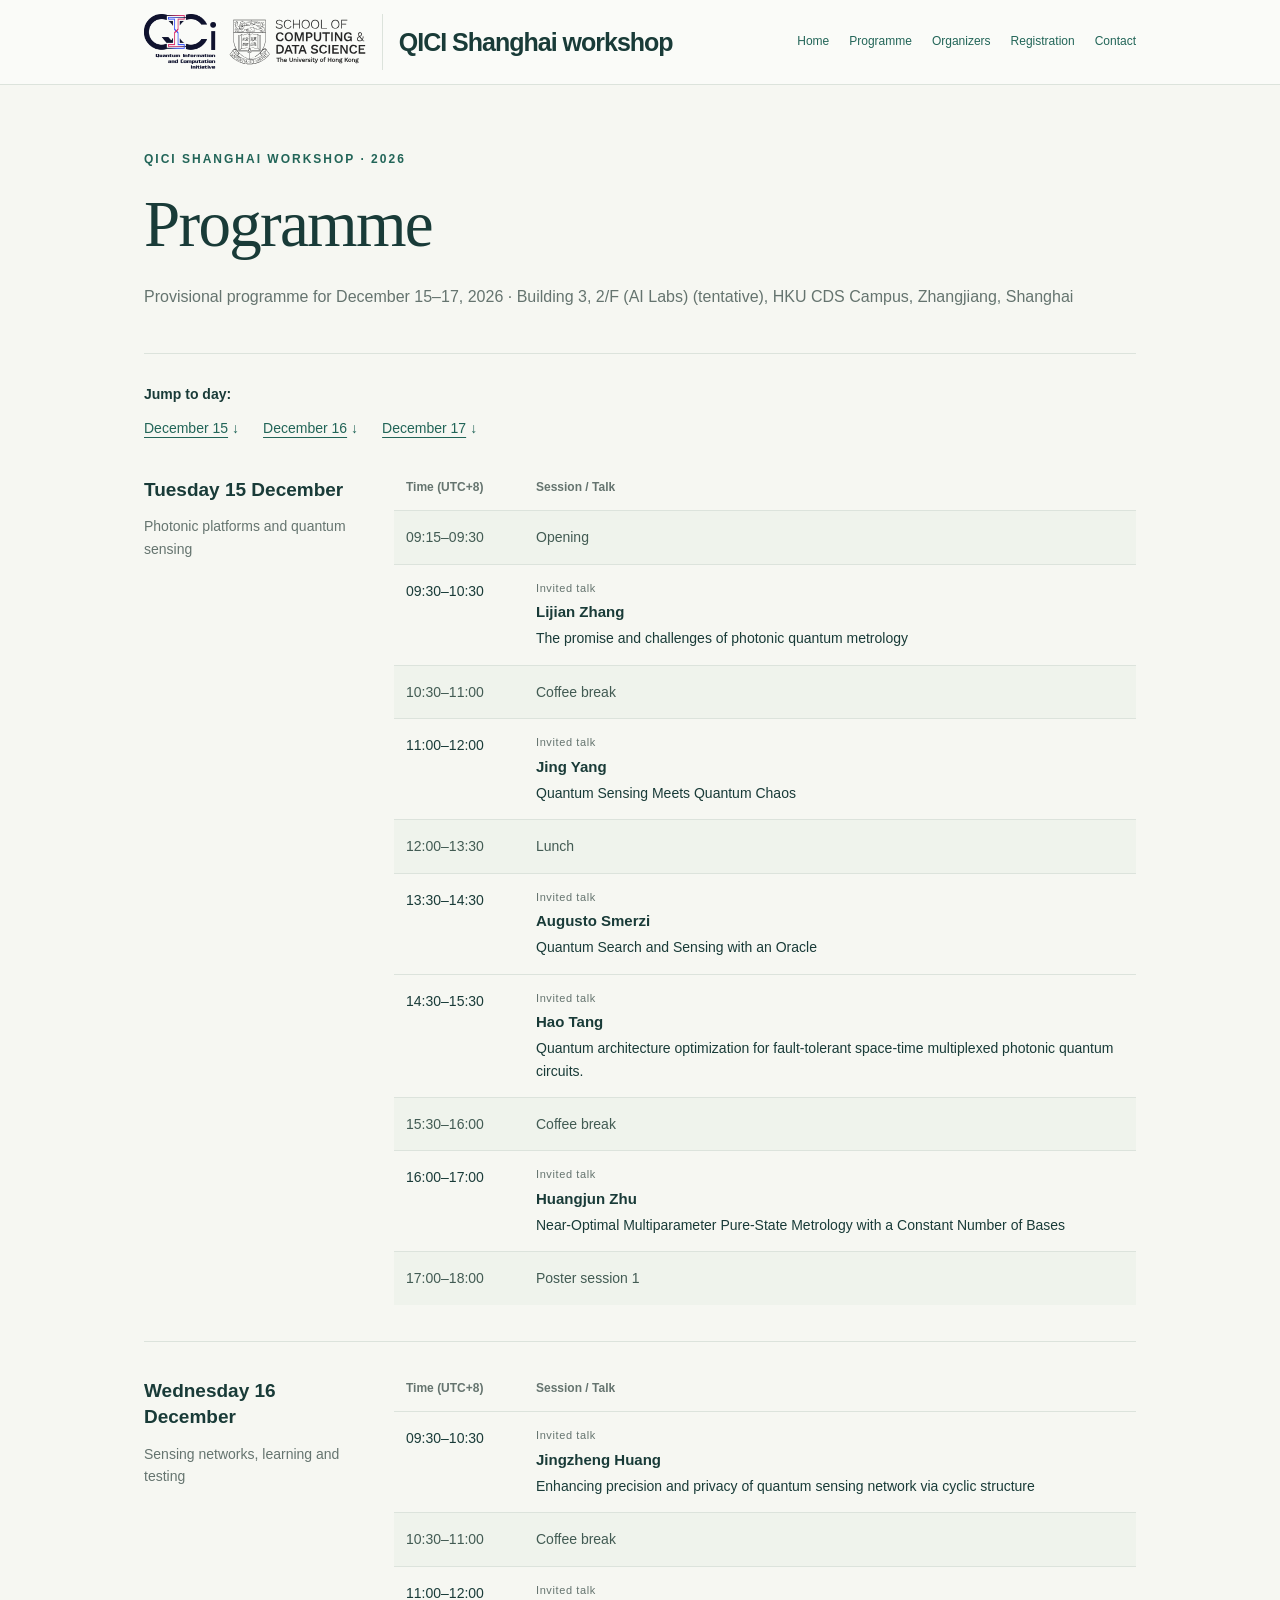
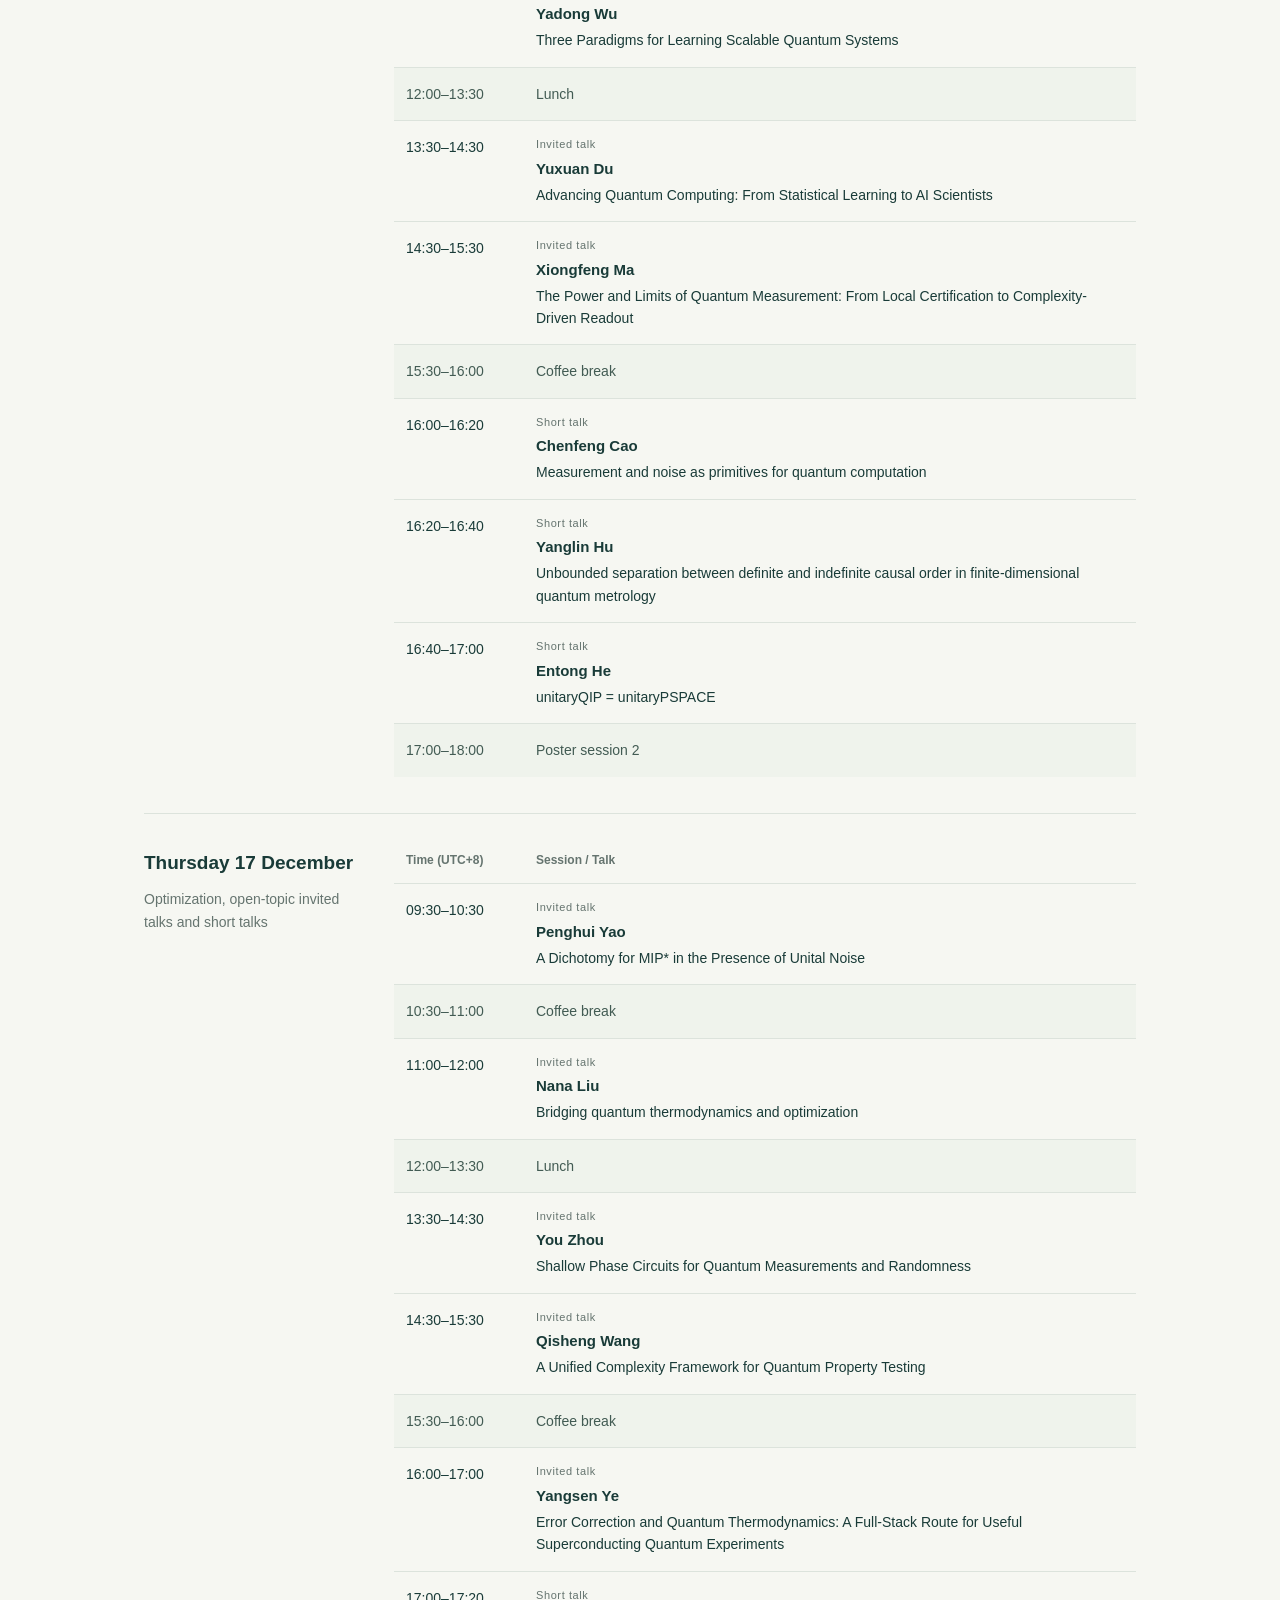
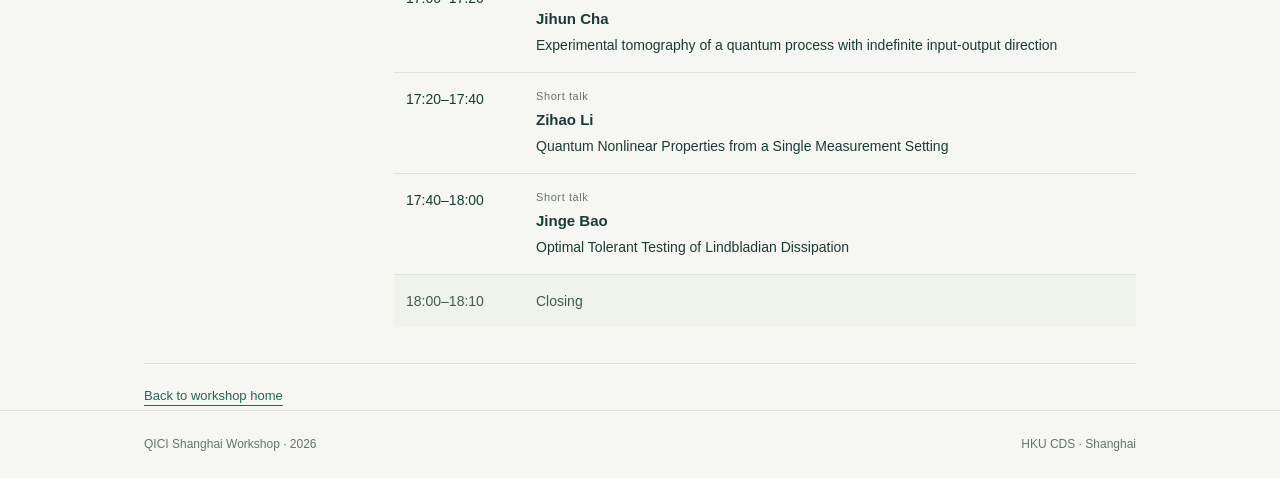
==== programme.html @ de4c8108 "Add the Shanghai campus map and use the full QICI logo" ====
<!doctype html>
<html lang="en">
<head>
<meta charset="utf-8"><meta name="viewport" content="width=device-width,initial-scale=1">
<title>Programme — QICI Shanghai Workshop 2026</title>
<meta name="description" content="QICI Shanghai Workshop. December 15–17, 2026 (tentative). Tentative venue: Building 3, 2/F (AI Labs), HKU CDS Campus, Zhangjiang, Shanghai. Organized by Quantum Information and Computation Initiative (QICI) at HKU CDS.">
<style>
:root{color-scheme:light;--ink:#193b38;--green:#226558;--muted:#65746f;--line:#dce3dc;--paper:#f6f7f2}*{box-sizing:border-box}html{scroll-behavior:smooth;scroll-padding-top:30px}body{margin:0;background:var(--paper);color:var(--ink);font:16px/1.8 Arial,Helvetica,sans-serif}.wrap{max-width:1080px;margin:auto;padding:0 44px}header{border-bottom:1px solid var(--line);background:#ffffff65}.nav-wrap{display:flex;justify-content:space-between;align-items:center;min-height:84px;gap:30px}.brand{font-weight:700;font-size:25px;letter-spacing:-1px;text-decoration:none;color:var(--ink)}nav{display:flex;gap:8px 20px;flex-wrap:wrap;font-size:12px;justify-content:flex-end;padding:18px 0}.brand{flex-shrink:0}.venue-details{font-size:14px;margin-top:7px}a{color:var(--green);text-underline-offset:5px}nav a{text-decoration:none}a:hover{text-decoration:underline}a:focus-visible{outline:2px solid var(--green);outline-offset:5px}main{padding-bottom:54px}.heading{padding:64px 0 42px;border-bottom:1px solid var(--line);position:relative}.year{font-size:12px;letter-spacing:2px;margin-bottom:16px;color:var(--green);font-weight:600}h1{font-family:Georgia,'Times New Roman',serif;font-size:clamp(43px,6vw,65px);line-height:1.14;letter-spacing:-1.7px;margin:0 0 22px;font-weight:400;max-width:760px}h2{font-size:19px;line-height:1.4;margin:0;font-weight:600}p{margin:0}.organiser{font-size:14px;color:var(--muted);margin-bottom:34px}dl{margin:0}.facts{display:grid;grid-template-columns:1fr 1.5fr;gap:16px}.facts>div{padding:18px 22px;background:#eaf0e8;border-left:2px solid #87a594}.facts dt{font-size:11px;letter-spacing:1.3px;text-transform:uppercase;color:var(--muted);margin-bottom:5px;font-weight:400}.facts dd{font-size:16px}dd{margin:0}.calendar{display:inline-block;margin-top:20px;font-size:13px}section{display:grid;grid-template-columns:220px 1fr;gap:30px;padding:36px 0;border-bottom:1px solid var(--line);scroll-margin-top:30px}.section-content{max-width:720px}.about-text{color:#425b53;line-height:1.9}.tba{color:var(--muted)}.information>div{display:grid;grid-template-columns:210px 1fr;gap:20px;padding:12px 0;border-bottom:1px solid #e4e9e1}.information>div:first-child{padding-top:0}.information>div:last-child{border:0;padding-bottom:0}.information dt{font-weight:400;font-size:14px}.information dd{font-size:14px}.status{display:inline-block;font-size:13px;color:var(--muted);padding:6px 12px;border:1px solid var(--line);border-radius:4px;background:#ffffff60}footer{padding:23px 0;border-top:1px solid var(--line);font-size:12px;color:var(--muted)}.footer-inner{display:flex;justify-content:space-between;gap:20px}footer a{text-decoration:none}@media(max-width:700px){.wrap{padding:0 24px}.nav-wrap{align-items:flex-start;flex-direction:column;gap:10px;padding-top:17px;padding-bottom:17px}nav{gap:8px 18px;font-size:12px;justify-content:flex-start;padding:0}.heading{padding:38px 0 30px}h1{font-size:43px;letter-spacing:-1px}.organiser{margin-bottom:25px}.facts{grid-template-columns:1fr;gap:10px}.facts>div{padding:13px 17px}section{grid-template-columns:1fr;gap:17px;padding:28px 0}.information>div{grid-template-columns:1fr 1fr;gap:12px}.footer-inner{flex-direction:column;gap:3px}}@media(max-width:380px){.information>div{grid-template-columns:1fr;gap:2px}}@media(prefers-reduced-motion:reduce){html{scroll-behavior:auto}}

.programme-note{padding:28px 0 0;color:var(--muted);font-size:14px}.programme-note .status{margin-bottom:12px}.programme-note nav{justify-content:flex-start;font-size:14px;padding:16px 0 0;gap:12px 24px}.day-theme{color:var(--muted);font-size:14px;line-height:1.6;margin-top:12px}.schedule{min-width:0}table{border-collapse:collapse;width:100%;font-size:14px;text-align:left}th{font-size:12px;font-weight:600;color:var(--muted);padding:0 12px 12px}td{padding:15px 12px;border-top:1px solid var(--line);vertical-align:top;line-height:1.6}.time{white-space:nowrap;width:130px;font-variant-numeric:tabular-nums}.session-type{display:block;color:var(--muted);font-size:11px;letter-spacing:.6px}.speaker{display:block;font-size:15px;margin:3px 0}.talk-title{display:block;overflow-wrap:anywhere}.break-row{background:#eaf0e880;color:#425b53}@media(max-width:700px){.programme-day{gap:22px}.day-theme{margin-top:6px}th,td{padding-left:8px;padding-right:8px}.time{width:112px;font-size:13px}}@media(max-width:380px){.wrap{padding:0 16px}.time{width:102px;font-size:12px}th,td{padding-left:6px;padding-right:6px}}

.jump-label{font-weight:600;color:var(--ink)}.programme-note nav{padding-top:8px}.programme-note nav a{text-decoration:underline;text-underline-offset:4px}.programme-note nav a::after{content:" ↓";display:inline-block;margin-left:4px}.back-to-top{position:fixed;right:24px;bottom:24px;bottom:max(24px,env(safe-area-inset-bottom));z-index:10;display:inline-flex;align-items:center;gap:7px;min-height:44px;padding:10px 16px;border:1px solid var(--green);border-radius:24px;background:var(--green);color:#fff;font-size:13px;line-height:1.4;text-decoration:none;box-shadow:0 3px 12px #193b3826}.back-to-top:hover{background:var(--ink);text-decoration:none}.back-to-top[hidden]{display:none}@media(max-width:700px){.back-to-top{right:16px;bottom:16px;bottom:max(16px,env(safe-area-inset-bottom))}footer{padding-bottom:85px}}
</style>
<link rel="stylesheet" href="assets/header.css">
</head>
<body id="top"><header><div class="wrap nav-wrap">
<div class="workshop-identity">
  <div class="workshop-logos">
    <img class="qici" src="assets/qici-full.png" width="1035" height="800" alt="Quantum Information and Computation Initiative (QICI)">
    <img class="cds" src="assets/hku-cds.svg" width="1107" height="373" alt="HKU School of Computing and Data Science">
  </div>
  <a class="brand" href="index.html#home">QICI Shanghai workshop</a>
</div>
<nav aria-label="Main navigation"><a href="index.html#home">Home</a><a href="programme.html" aria-current="page">Programme</a><a href="index.html#organisers">Organizers</a><a href="index.html#registration">Registration</a><a href="index.html#contact">Contact</a></nav></div></header>
<main class="wrap"><div class="heading"><div class="year">QICI SHANGHAI WORKSHOP · 2026</div><h1>Programme</h1><p class="tba">Provisional programme for December 15–17, 2026 · Building 3, 2/F (AI Labs) (tentative), HKU CDS Campus, Zhangjiang, Shanghai</p></div>
<div class="programme-note"><p class="jump-label">Jump to day:</p><nav aria-label="Programme days"><a href="#dec-15">December 15</a><a href="#dec-16">December 16</a><a href="#dec-17">December 17</a></nav></div>
<section class="programme-day" id="dec-15" aria-labelledby="heading-15"><div><h2 id="heading-15">Tuesday 15 December</h2><p class="day-theme">Photonic platforms and quantum sensing</p></div><div class="schedule"><table><thead><tr><th scope="col">Time (UTC+8)</th><th scope="col">Session / Talk</th></tr></thead><tbody>
<tr class="break-row"><td class="time"><time datetime="2026-12-15T09:15:00+08:00">09:15</time>–<time datetime="2026-12-15T09:30:00+08:00">09:30</time></td><td>Opening</td></tr>
<tr><td class="time"><time datetime="2026-12-15T09:30:00+08:00">09:30</time>–<time datetime="2026-12-15T10:30:00+08:00">10:30</time></td><td><span class="session-type">Invited talk</span><strong class="speaker">Lijian Zhang</strong><span class="talk-title">The promise and challenges of photonic quantum metrology</span></td></tr>
<tr class="break-row"><td class="time"><time datetime="2026-12-15T10:30:00+08:00">10:30</time>–<time datetime="2026-12-15T11:00:00+08:00">11:00</time></td><td>Coffee break</td></tr>
<tr><td class="time"><time datetime="2026-12-15T11:00:00+08:00">11:00</time>–<time datetime="2026-12-15T12:00:00+08:00">12:00</time></td><td><span class="session-type">Invited talk</span><strong class="speaker">Jing Yang</strong><span class="talk-title">Quantum Sensing Meets Quantum Chaos</span></td></tr>
<tr class="break-row"><td class="time"><time datetime="2026-12-15T12:00:00+08:00">12:00</time>–<time datetime="2026-12-15T13:30:00+08:00">13:30</time></td><td>Lunch</td></tr>
<tr><td class="time"><time datetime="2026-12-15T13:30:00+08:00">13:30</time>–<time datetime="2026-12-15T14:30:00+08:00">14:30</time></td><td><span class="session-type">Invited talk</span><strong class="speaker">Augusto Smerzi</strong><span class="talk-title">Quantum Search and Sensing with an Oracle</span></td></tr>
<tr><td class="time"><time datetime="2026-12-15T14:30:00+08:00">14:30</time>–<time datetime="2026-12-15T15:30:00+08:00">15:30</time></td><td><span class="session-type">Invited talk</span><strong class="speaker">Hao Tang</strong><span class="talk-title">Quantum architecture optimization for fault-tolerant space-time multiplexed photonic quantum circuits.</span></td></tr>
<tr class="break-row"><td class="time"><time datetime="2026-12-15T15:30:00+08:00">15:30</time>–<time datetime="2026-12-15T16:00:00+08:00">16:00</time></td><td>Coffee break</td></tr>
<tr><td class="time"><time datetime="2026-12-15T16:00:00+08:00">16:00</time>–<time datetime="2026-12-15T17:00:00+08:00">17:00</time></td><td><span class="session-type">Invited talk</span><strong class="speaker">Huangjun Zhu</strong><span class="talk-title">Near-Optimal Multiparameter Pure-State Metrology with a Constant Number of Bases</span></td></tr>
<tr class="break-row"><td class="time"><time datetime="2026-12-15T17:00:00+08:00">17:00</time>–<time datetime="2026-12-15T18:00:00+08:00">18:00</time></td><td>Poster session 1</td></tr>
</tbody></table></div></section>
<section class="programme-day" id="dec-16" aria-labelledby="heading-16"><div><h2 id="heading-16">Wednesday 16 December</h2><p class="day-theme">Sensing networks, learning and testing</p></div><div class="schedule"><table><thead><tr><th scope="col">Time (UTC+8)</th><th scope="col">Session / Talk</th></tr></thead><tbody>
<tr><td class="time"><time datetime="2026-12-16T09:30:00+08:00">09:30</time>–<time datetime="2026-12-16T10:30:00+08:00">10:30</time></td><td><span class="session-type">Invited talk</span><strong class="speaker">Jingzheng Huang</strong><span class="talk-title">Enhancing precision and privacy of quantum sensing network via cyclic structure</span></td></tr>
<tr class="break-row"><td class="time"><time datetime="2026-12-16T10:30:00+08:00">10:30</time>–<time datetime="2026-12-16T11:00:00+08:00">11:00</time></td><td>Coffee break</td></tr>
<tr><td class="time"><time datetime="2026-12-16T11:00:00+08:00">11:00</time>–<time datetime="2026-12-16T12:00:00+08:00">12:00</time></td><td><span class="session-type">Invited talk</span><strong class="speaker">Yadong Wu</strong><span class="talk-title">Three Paradigms for Learning Scalable Quantum Systems</span></td></tr>
<tr class="break-row"><td class="time"><time datetime="2026-12-16T12:00:00+08:00">12:00</time>–<time datetime="2026-12-16T13:30:00+08:00">13:30</time></td><td>Lunch</td></tr>
<tr><td class="time"><time datetime="2026-12-16T13:30:00+08:00">13:30</time>–<time datetime="2026-12-16T14:30:00+08:00">14:30</time></td><td><span class="session-type">Invited talk</span><strong class="speaker">Yuxuan Du</strong><span class="talk-title">Advancing Quantum Computing: From Statistical Learning to AI Scientists</span></td></tr>
<tr><td class="time"><time datetime="2026-12-16T14:30:00+08:00">14:30</time>–<time datetime="2026-12-16T15:30:00+08:00">15:30</time></td><td><span class="session-type">Invited talk</span><strong class="speaker">Xiongfeng Ma</strong><span class="talk-title">The Power and Limits of Quantum Measurement: From Local Certification to Complexity-Driven Readout</span></td></tr>
<tr class="break-row"><td class="time"><time datetime="2026-12-16T15:30:00+08:00">15:30</time>–<time datetime="2026-12-16T16:00:00+08:00">16:00</time></td><td>Coffee break</td></tr>
<tr><td class="time"><time datetime="2026-12-16T16:00:00+08:00">16:00</time>–<time datetime="2026-12-16T16:20:00+08:00">16:20</time></td><td><span class="session-type">Short talk</span><strong class="speaker">Chenfeng Cao</strong><span class="talk-title">Measurement and noise as primitives for quantum computation</span></td></tr>
<tr><td class="time"><time datetime="2026-12-16T16:20:00+08:00">16:20</time>–<time datetime="2026-12-16T16:40:00+08:00">16:40</time></td><td><span class="session-type">Short talk</span><strong class="speaker">Yanglin Hu</strong><span class="talk-title">Unbounded separation between definite and indefinite causal order in finite-dimensional quantum metrology</span></td></tr>
<tr><td class="time"><time datetime="2026-12-16T16:40:00+08:00">16:40</time>–<time datetime="2026-12-16T17:00:00+08:00">17:00</time></td><td><span class="session-type">Short talk</span><strong class="speaker">Entong He</strong><span class="talk-title">unitaryQIP = unitaryPSPACE</span></td></tr>
<tr class="break-row"><td class="time"><time datetime="2026-12-16T17:00:00+08:00">17:00</time>–<time datetime="2026-12-16T18:00:00+08:00">18:00</time></td><td>Poster session 2</td></tr>
</tbody></table></div></section>
<section class="programme-day" id="dec-17" aria-labelledby="heading-17"><div><h2 id="heading-17">Thursday 17 December</h2><p class="day-theme">Optimization, open-topic invited talks and short talks</p></div><div class="schedule"><table><thead><tr><th scope="col">Time (UTC+8)</th><th scope="col">Session / Talk</th></tr></thead><tbody>
<tr><td class="time"><time datetime="2026-12-17T09:30:00+08:00">09:30</time>–<time datetime="2026-12-17T10:30:00+08:00">10:30</time></td><td><span class="session-type">Invited talk</span><strong class="speaker">Penghui Yao</strong><span class="talk-title">A Dichotomy for MIP* in the Presence of Unital Noise</span></td></tr>
<tr class="break-row"><td class="time"><time datetime="2026-12-17T10:30:00+08:00">10:30</time>–<time datetime="2026-12-17T11:00:00+08:00">11:00</time></td><td>Coffee break</td></tr>
<tr><td class="time"><time datetime="2026-12-17T11:00:00+08:00">11:00</time>–<time datetime="2026-12-17T12:00:00+08:00">12:00</time></td><td><span class="session-type">Invited talk</span><strong class="speaker">Nana Liu</strong><span class="talk-title">Bridging quantum thermodynamics and optimization</span></td></tr>
<tr class="break-row"><td class="time"><time datetime="2026-12-17T12:00:00+08:00">12:00</time>–<time datetime="2026-12-17T13:30:00+08:00">13:30</time></td><td>Lunch</td></tr>
<tr><td class="time"><time datetime="2026-12-17T13:30:00+08:00">13:30</time>–<time datetime="2026-12-17T14:30:00+08:00">14:30</time></td><td><span class="session-type">Invited talk</span><strong class="speaker">You Zhou</strong><span class="talk-title">Shallow Phase Circuits for Quantum Measurements and Randomness</span></td></tr>
<tr><td class="time"><time datetime="2026-12-17T14:30:00+08:00">14:30</time>–<time datetime="2026-12-17T15:30:00+08:00">15:30</time></td><td><span class="session-type">Invited talk</span><strong class="speaker">Qisheng Wang</strong><span class="talk-title">A Unified Complexity Framework for Quantum Property Testing</span></td></tr>
<tr class="break-row"><td class="time"><time datetime="2026-12-17T15:30:00+08:00">15:30</time>–<time datetime="2026-12-17T16:00:00+08:00">16:00</time></td><td>Coffee break</td></tr>
<tr><td class="time"><time datetime="2026-12-17T16:00:00+08:00">16:00</time>–<time datetime="2026-12-17T17:00:00+08:00">17:00</time></td><td><span class="session-type">Invited talk</span><strong class="speaker">Yangsen Ye</strong><span class="talk-title">Error Correction and Quantum Thermodynamics: A Full-Stack Route for Useful Superconducting Quantum Experiments</span></td></tr>
<tr><td class="time"><time datetime="2026-12-17T17:00:00+08:00">17:00</time>–<time datetime="2026-12-17T17:20:00+08:00">17:20</time></td><td><span class="session-type">Short talk</span><strong class="speaker">Jihun Cha</strong><span class="talk-title">Experimental tomography of a quantum process with indefinite input-output direction</span></td></tr>
<tr><td class="time"><time datetime="2026-12-17T17:20:00+08:00">17:20</time>–<time datetime="2026-12-17T17:40:00+08:00">17:40</time></td><td><span class="session-type">Short talk</span><strong class="speaker">Zihao Li</strong><span class="talk-title">Quantum Nonlinear Properties from a Single Measurement Setting</span></td></tr>
<tr><td class="time"><time datetime="2026-12-17T17:40:00+08:00">17:40</time>–<time datetime="2026-12-17T18:00:00+08:00">18:00</time></td><td><span class="session-type">Short talk</span><strong class="speaker">Jinge Bao</strong><span class="talk-title">Optimal Tolerant Testing of Lindbladian Dissipation</span></td></tr>
<tr class="break-row"><td class="time"><time datetime="2026-12-17T18:00:00+08:00">18:00</time>–<time datetime="2026-12-17T18:10:00+08:00">18:10</time></td><td>Closing</td></tr>
</tbody></table></div></section>
<p><a class="calendar" href="index.html">Back to workshop home</a></p>
</main><footer><div class="wrap footer-inner"><span>QICI Shanghai Workshop · 2026</span><span>HKU CDS · Shanghai</span></div></footer><a class="back-to-top" href="#top" aria-label="Back to top" hidden><span aria-hidden="true">↑</span> Back to top</a>
<script>
(function () {
  const button = document.querySelector('.back-to-top');
  function updateVisibility() {
    button.hidden = window.scrollY < 300;
  }
  window.addEventListener('scroll', updateVisibility, { passive: true });
  window.addEventListener('pageshow', updateVisibility);
  updateVisibility();
})();
</script>
</body></html>
---- assets/header.css ----
.workshop-identity,
.workshop-logos {
  display: flex;
  align-items: center;
}
.workshop-identity {
  min-width: 0;
  max-width: 100%;
  gap: 1rem;
}
.workshop-logos {
  flex: none;
  gap: .8rem;
  padding-right: 1rem;
  border-right: 1px solid var(--line);
}
.workshop-logos img {
  display: block;
  width: auto;
}
.workshop-logos .qici {
  height: 3.5rem;
}
.workshop-logos .cds {
  height: 2.875rem;
  filter: brightness(.15);
}
.workshop-identity .brand {
  flex: 0 1 auto;
  line-height: 1.2;
}
@media (min-width: 701px) and (max-width: 900px) {
  .nav-wrap {
    flex-direction: column;
    align-items: flex-start;
    gap: .6rem;
    padding-top: 1rem;
    padding-bottom: 1rem;
  }
  .nav-wrap nav {
    padding: 0;
    justify-content: flex-start;
  }
}
@media (max-width: 540px) {
  .workshop-identity {
    gap: .625rem;
  }
  .workshop-logos {
    gap: .5rem;
    padding-right: .625rem;
  }
  .workshop-logos .qici {
    height: 2.625rem;
  }
  .workshop-logos .cds {
    height: 2rem;
  }
  .workshop-identity .brand {
    font-size: clamp(1.125rem, 5vw, 1.5rem);
    letter-spacing: -.03em;
  }
}
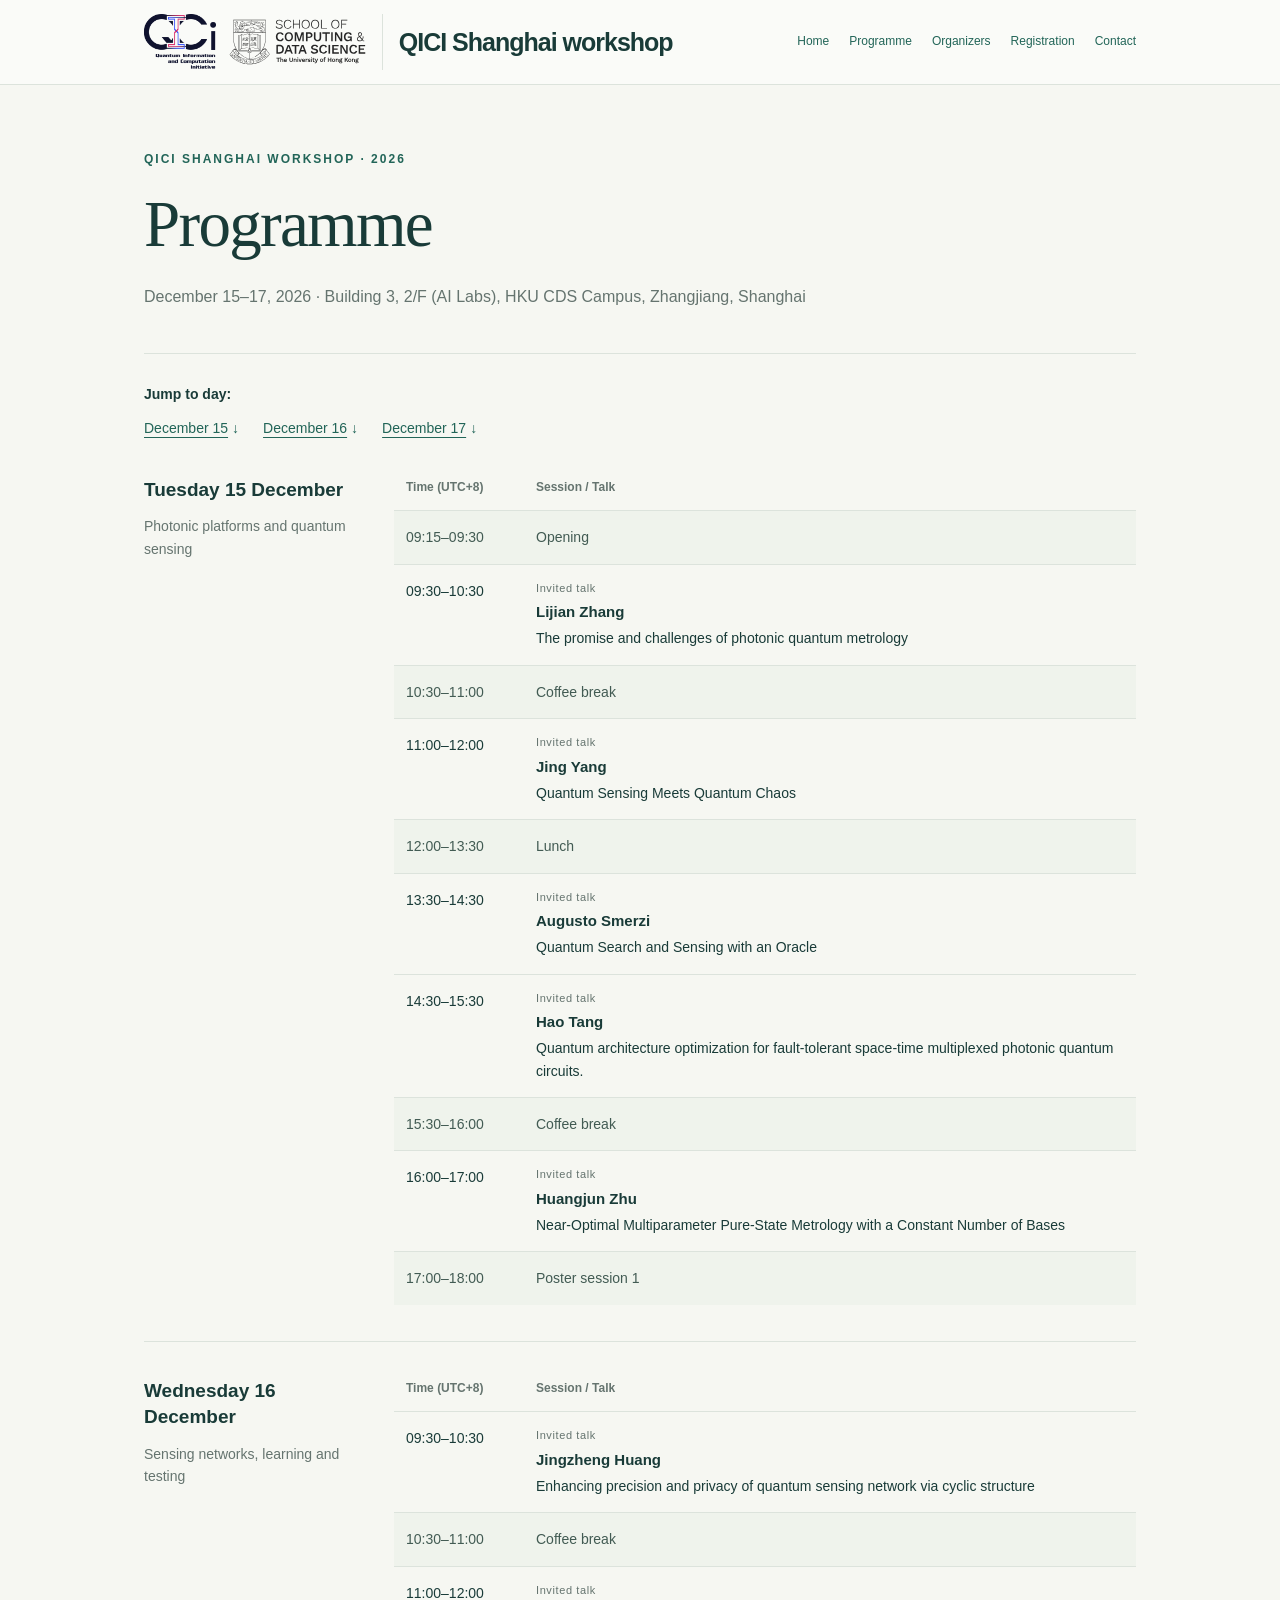
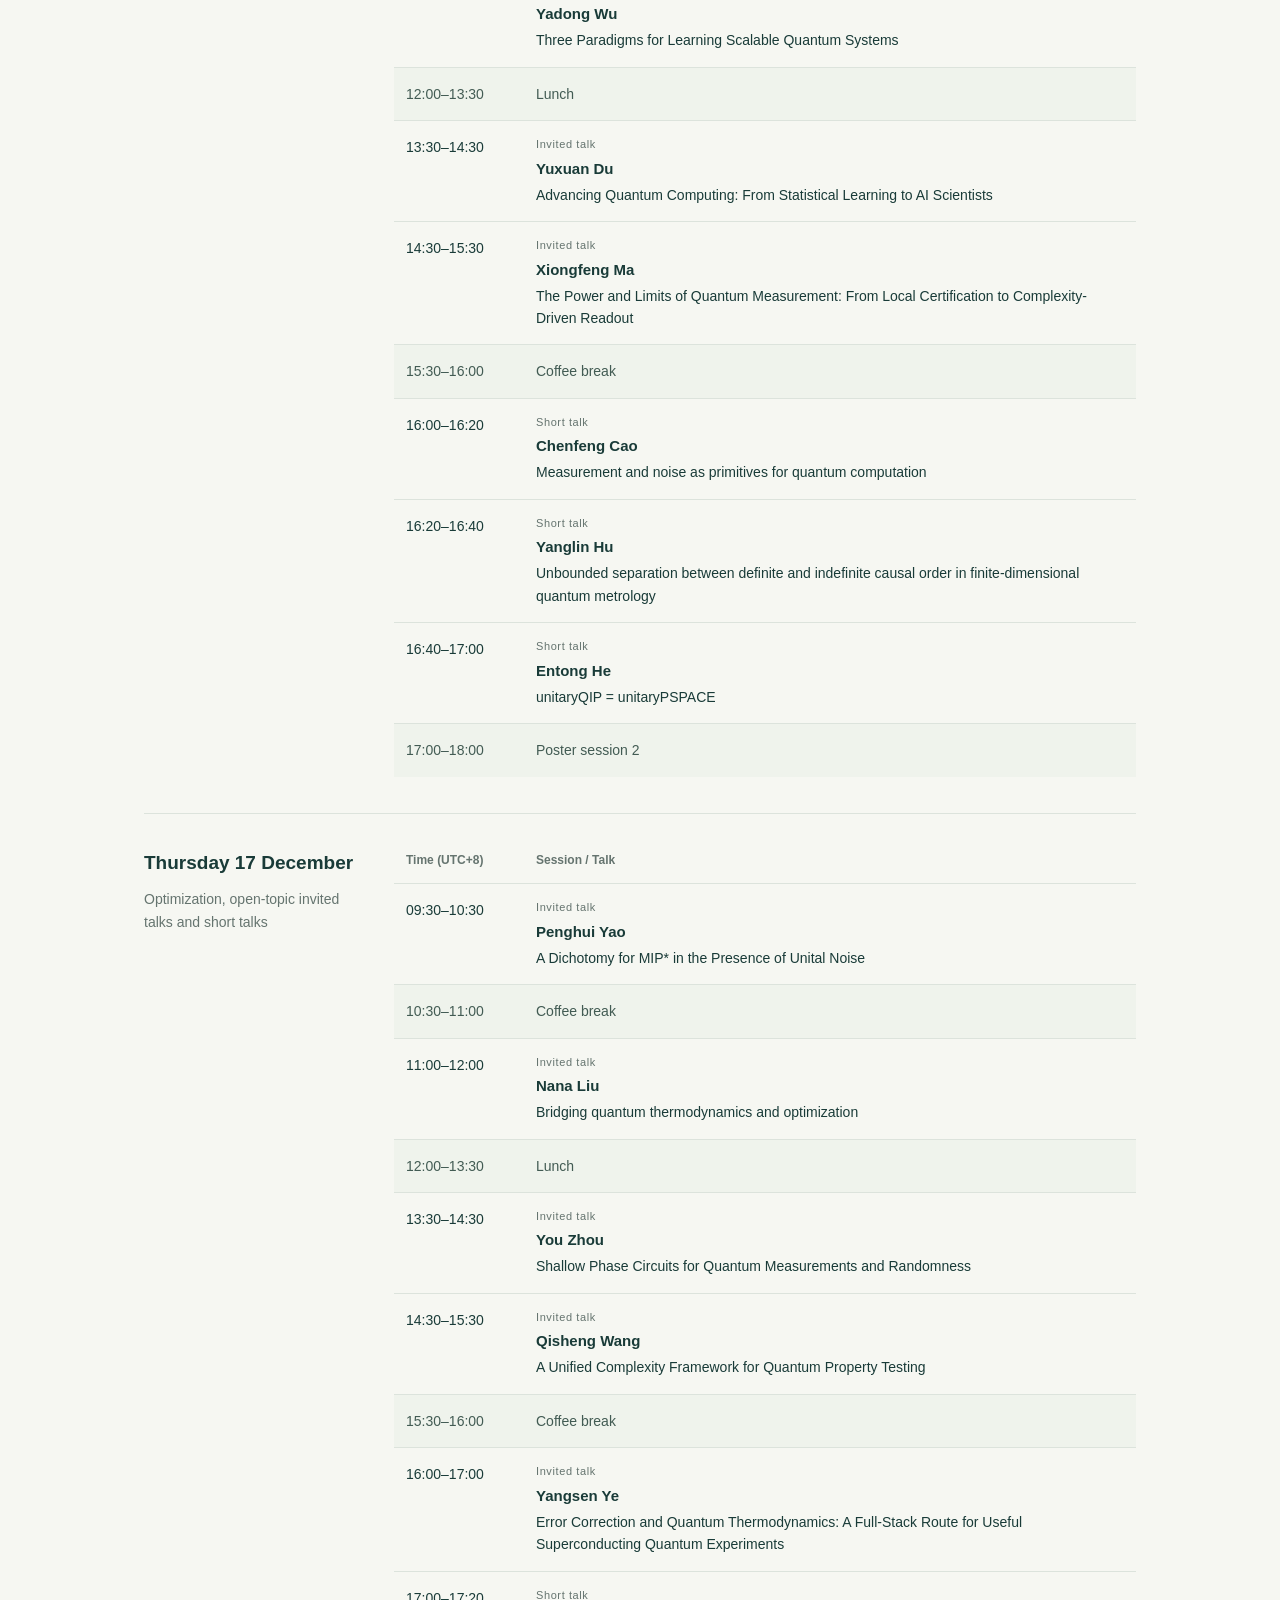
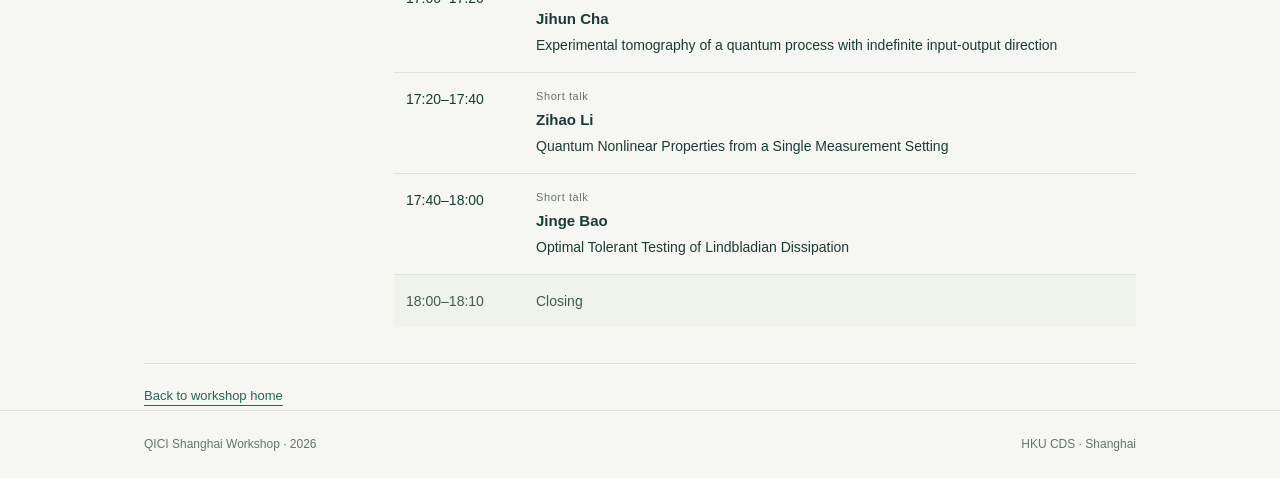
==== commit cd9df162: "Remove tentative wording from workshop pages and calendars" ====
--- a/programme.html
+++ b/programme.html
@@ -3,7 +3,7 @@
 <head>
 <meta charset="utf-8"><meta name="viewport" content="width=device-width,initial-scale=1">
 <title>Programme — QICI Shanghai Workshop 2026</title>
-<meta name="description" content="QICI Shanghai Workshop. December 15–17, 2026 (tentative). Tentative venue: Building 3, 2/F (AI Labs), HKU CDS Campus, Zhangjiang, Shanghai. Organized by Quantum Information and Computation Initiative (QICI) at HKU CDS.">
+<meta name="description" content="QICI Shanghai Workshop. December 15–17, 2026. Venue: Building 3, 2/F (AI Labs), HKU CDS Campus, Zhangjiang, Shanghai. Organized by Quantum Information and Computation Initiative (QICI) at HKU CDS.">
 <style>
 :root{color-scheme:light;--ink:#193b38;--green:#226558;--muted:#65746f;--line:#dce3dc;--paper:#f6f7f2}*{box-sizing:border-box}html{scroll-behavior:smooth;scroll-padding-top:30px}body{margin:0;background:var(--paper);color:var(--ink);font:16px/1.8 Arial,Helvetica,sans-serif}.wrap{max-width:1080px;margin:auto;padding:0 44px}header{border-bottom:1px solid var(--line);background:#ffffff65}.nav-wrap{display:flex;justify-content:space-between;align-items:center;min-height:84px;gap:30px}.brand{font-weight:700;font-size:25px;letter-spacing:-1px;text-decoration:none;color:var(--ink)}nav{display:flex;gap:8px 20px;flex-wrap:wrap;font-size:12px;justify-content:flex-end;padding:18px 0}.brand{flex-shrink:0}.venue-details{font-size:14px;margin-top:7px}a{color:var(--green);text-underline-offset:5px}nav a{text-decoration:none}a:hover{text-decoration:underline}a:focus-visible{outline:2px solid var(--green);outline-offset:5px}main{padding-bottom:54px}.heading{padding:64px 0 42px;border-bottom:1px solid var(--line);position:relative}.year{font-size:12px;letter-spacing:2px;margin-bottom:16px;color:var(--green);font-weight:600}h1{font-family:Georgia,'Times New Roman',serif;font-size:clamp(43px,6vw,65px);line-height:1.14;letter-spacing:-1.7px;margin:0 0 22px;font-weight:400;max-width:760px}h2{font-size:19px;line-height:1.4;margin:0;font-weight:600}p{margin:0}.organiser{font-size:14px;color:var(--muted);margin-bottom:34px}dl{margin:0}.facts{display:grid;grid-template-columns:1fr 1.5fr;gap:16px}.facts>div{padding:18px 22px;background:#eaf0e8;border-left:2px solid #87a594}.facts dt{font-size:11px;letter-spacing:1.3px;text-transform:uppercase;color:var(--muted);margin-bottom:5px;font-weight:400}.facts dd{font-size:16px}dd{margin:0}.calendar{display:inline-block;margin-top:20px;font-size:13px}section{display:grid;grid-template-columns:220px 1fr;gap:30px;padding:36px 0;border-bottom:1px solid var(--line);scroll-margin-top:30px}.section-content{max-width:720px}.about-text{color:#425b53;line-height:1.9}.tba{color:var(--muted)}.information>div{display:grid;grid-template-columns:210px 1fr;gap:20px;padding:12px 0;border-bottom:1px solid #e4e9e1}.information>div:first-child{padding-top:0}.information>div:last-child{border:0;padding-bottom:0}.information dt{font-weight:400;font-size:14px}.information dd{font-size:14px}.status{display:inline-block;font-size:13px;color:var(--muted);padding:6px 12px;border:1px solid var(--line);border-radius:4px;background:#ffffff60}footer{padding:23px 0;border-top:1px solid var(--line);font-size:12px;color:var(--muted)}.footer-inner{display:flex;justify-content:space-between;gap:20px}footer a{text-decoration:none}@media(max-width:700px){.wrap{padding:0 24px}.nav-wrap{align-items:flex-start;flex-direction:column;gap:10px;padding-top:17px;padding-bottom:17px}nav{gap:8px 18px;font-size:12px;justify-content:flex-start;padding:0}.heading{padding:38px 0 30px}h1{font-size:43px;letter-spacing:-1px}.organiser{margin-bottom:25px}.facts{grid-template-columns:1fr;gap:10px}.facts>div{padding:13px 17px}section{grid-template-columns:1fr;gap:17px;padding:28px 0}.information>div{grid-template-columns:1fr 1fr;gap:12px}.footer-inner{flex-direction:column;gap:3px}}@media(max-width:380px){.information>div{grid-template-columns:1fr;gap:2px}}@media(prefers-reduced-motion:reduce){html{scroll-behavior:auto}}
 
@@ -22,7 +22,7 @@
   <a class="brand" href="index.html#home">QICI Shanghai workshop</a>
 </div>
 <nav aria-label="Main navigation"><a href="index.html#home">Home</a><a href="programme.html" aria-current="page">Programme</a><a href="index.html#organisers">Organizers</a><a href="index.html#registration">Registration</a><a href="index.html#contact">Contact</a></nav></div></header>
-<main class="wrap"><div class="heading"><div class="year">QICI SHANGHAI WORKSHOP · 2026</div><h1>Programme</h1><p class="tba">Provisional programme for December 15–17, 2026 · Building 3, 2/F (AI Labs) (tentative), HKU CDS Campus, Zhangjiang, Shanghai</p></div>
+<main class="wrap"><div class="heading"><div class="year">QICI SHANGHAI WORKSHOP · 2026</div><h1>Programme</h1><p class="tba">December 15–17, 2026 · Building 3, 2/F (AI Labs), HKU CDS Campus, Zhangjiang, Shanghai</p></div>
 <div class="programme-note"><p class="jump-label">Jump to day:</p><nav aria-label="Programme days"><a href="#dec-15">December 15</a><a href="#dec-16">December 16</a><a href="#dec-17">December 17</a></nav></div>
 <section class="programme-day" id="dec-15" aria-labelledby="heading-15"><div><h2 id="heading-15">Tuesday 15 December</h2><p class="day-theme">Photonic platforms and quantum sensing</p></div><div class="schedule"><table><thead><tr><th scope="col">Time (UTC+8)</th><th scope="col">Session / Talk</th></tr></thead><tbody>
 <tr class="break-row"><td class="time"><time datetime="2026-12-15T09:15:00+08:00">09:15</time>–<time datetime="2026-12-15T09:30:00+08:00">09:30</time></td><td>Opening</td></tr>
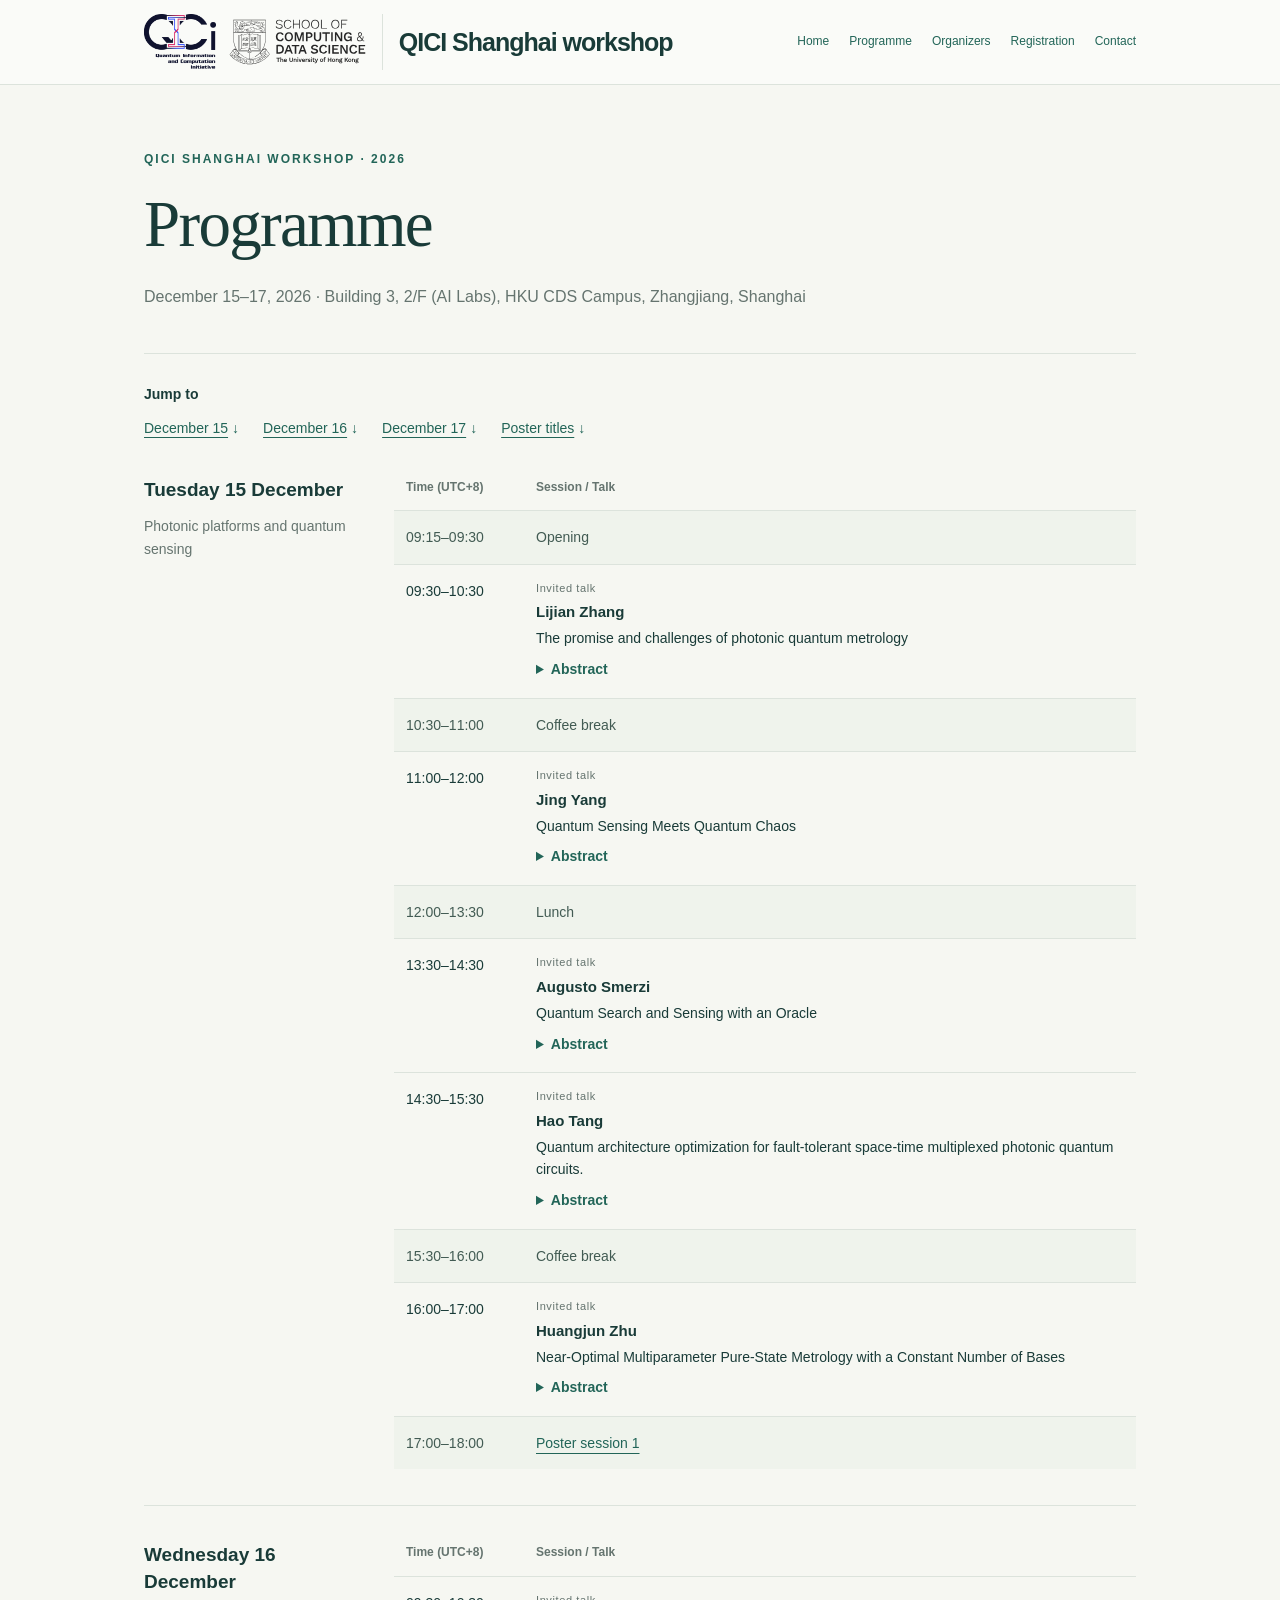
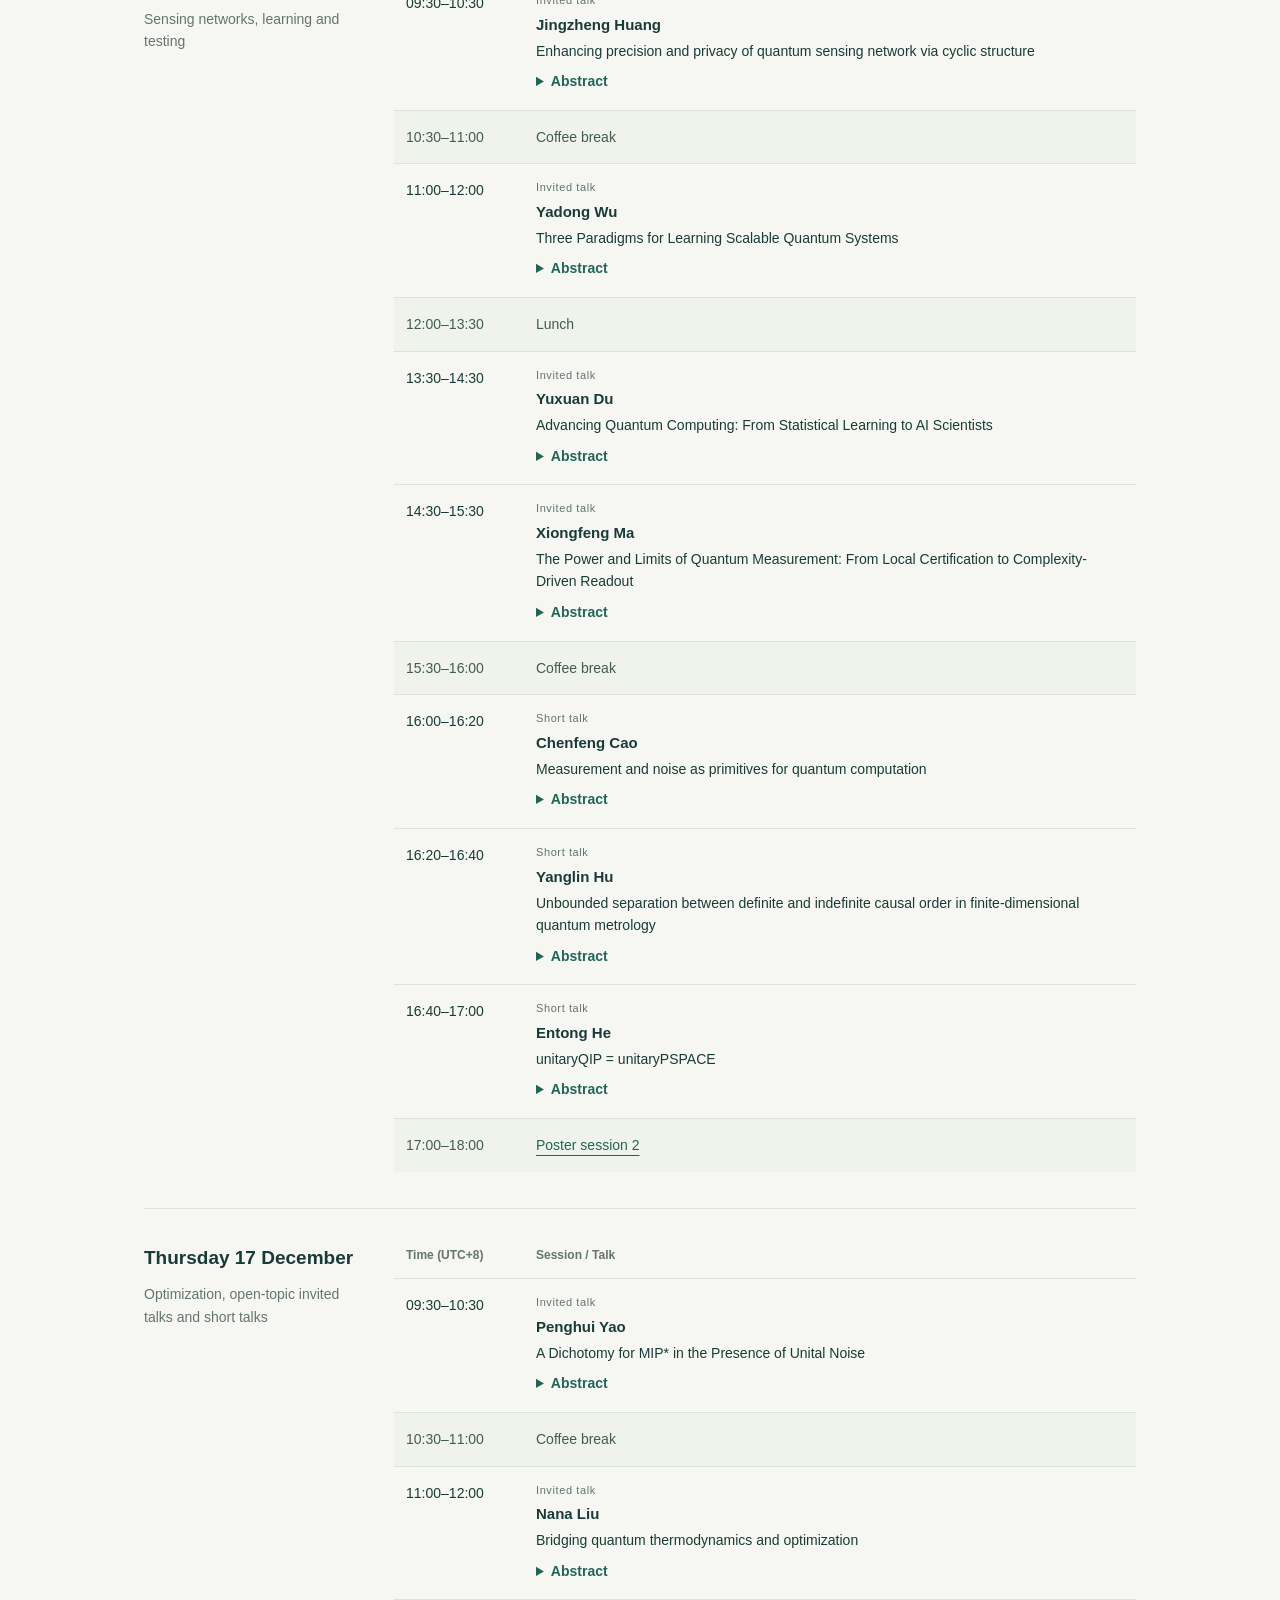
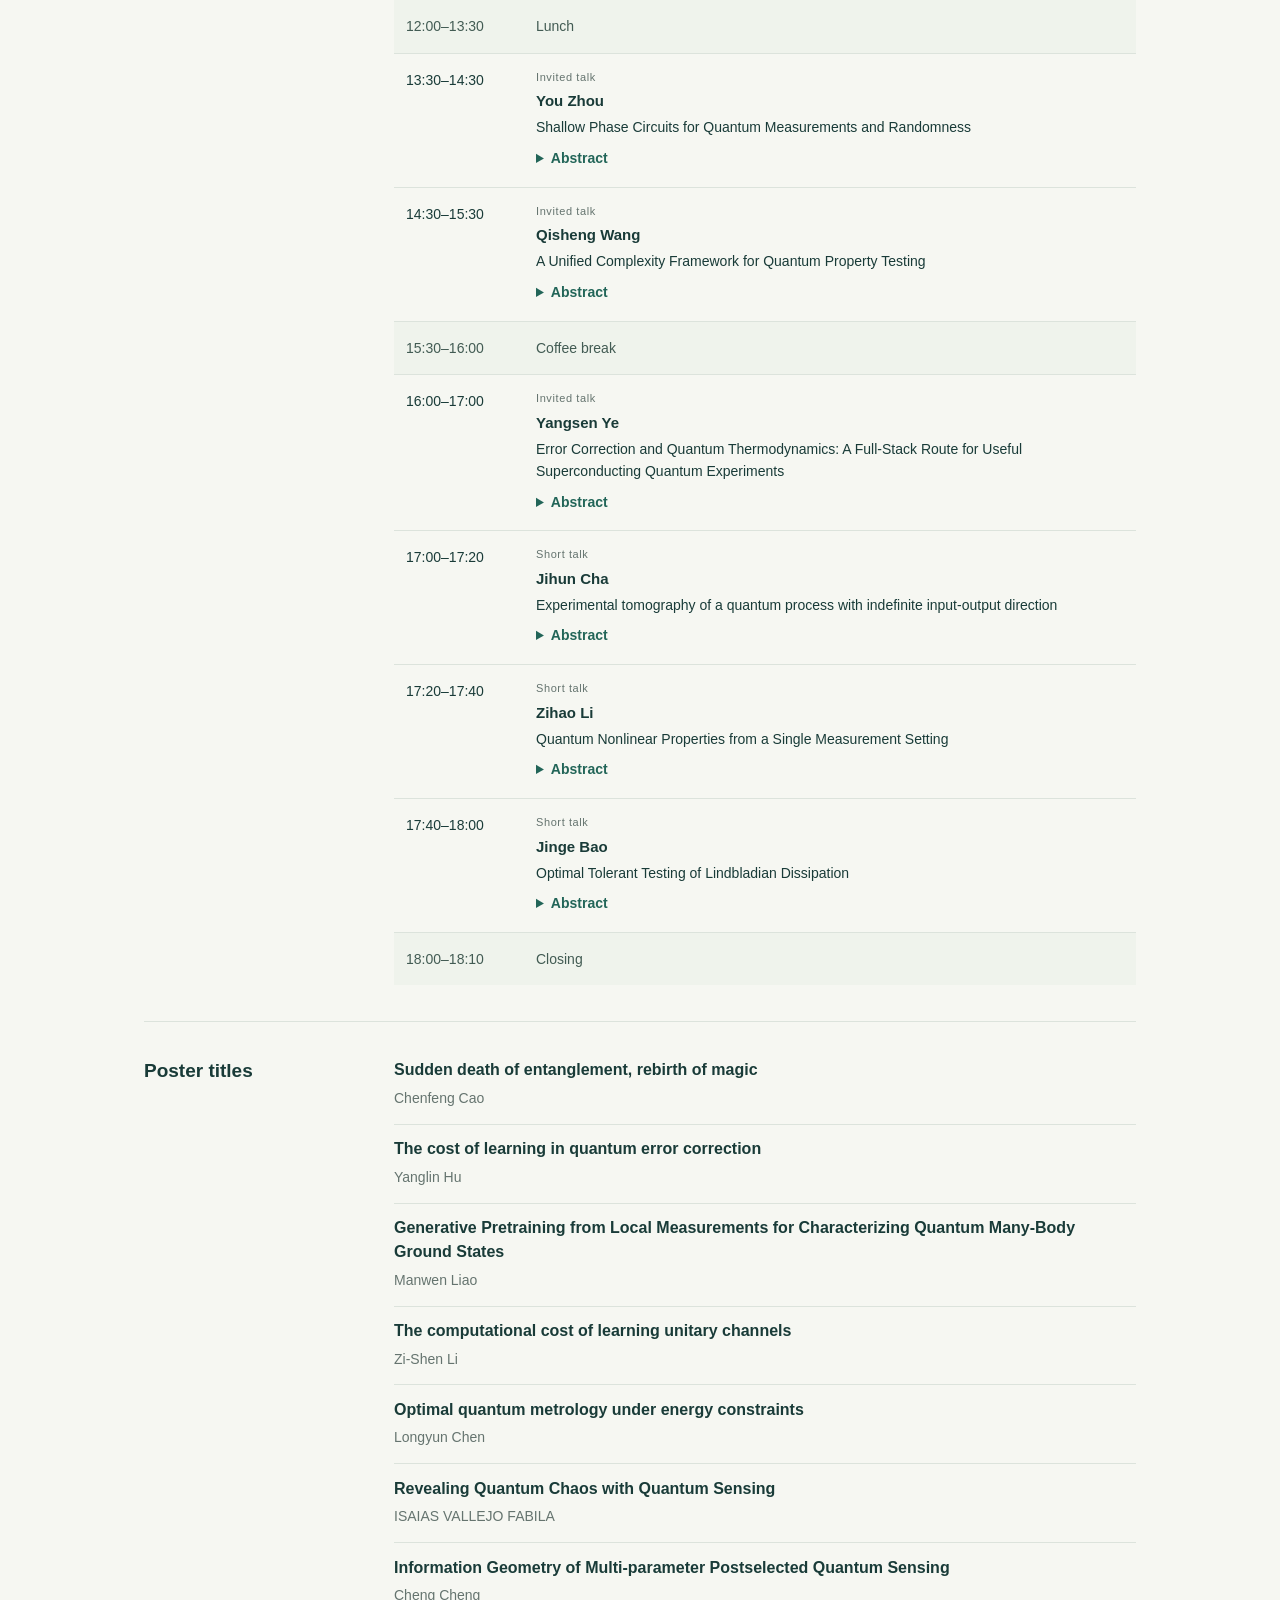
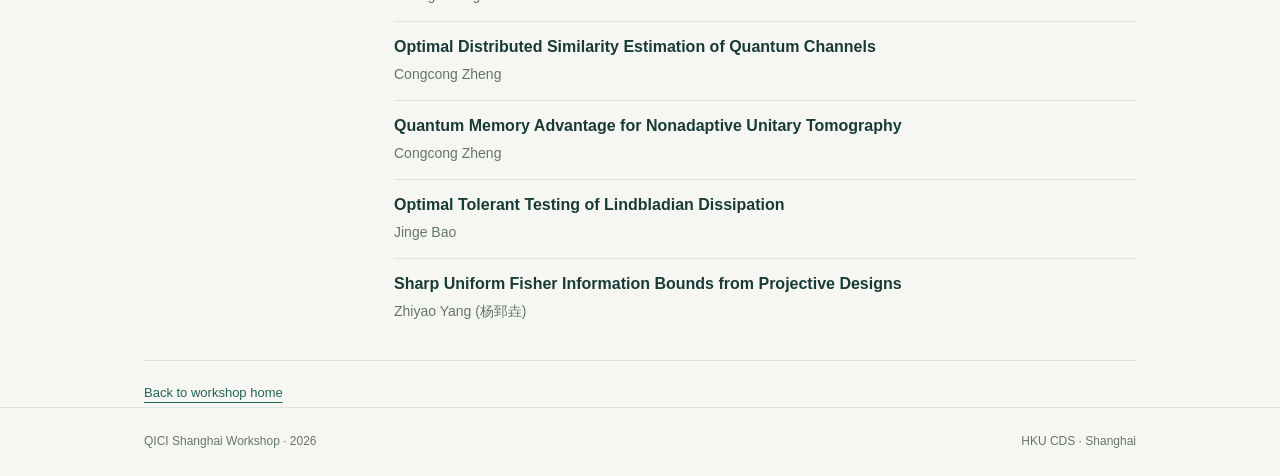
==== commit 8626bb6c: "Publish workshop talk abstracts and poster titles" ====
--- a/programme.html
+++ b/programme.html
@@ -10,6 +10,31 @@
 .programme-note{padding:28px 0 0;color:var(--muted);font-size:14px}.programme-note .status{margin-bottom:12px}.programme-note nav{justify-content:flex-start;font-size:14px;padding:16px 0 0;gap:12px 24px}.day-theme{color:var(--muted);font-size:14px;line-height:1.6;margin-top:12px}.schedule{min-width:0}table{border-collapse:collapse;width:100%;font-size:14px;text-align:left}th{font-size:12px;font-weight:600;color:var(--muted);padding:0 12px 12px}td{padding:15px 12px;border-top:1px solid var(--line);vertical-align:top;line-height:1.6}.time{white-space:nowrap;width:130px;font-variant-numeric:tabular-nums}.session-type{display:block;color:var(--muted);font-size:11px;letter-spacing:.6px}.speaker{display:block;font-size:15px;margin:3px 0}.talk-title{display:block;overflow-wrap:anywhere}.break-row{background:#eaf0e880;color:#425b53}@media(max-width:700px){.programme-day{gap:22px}.day-theme{margin-top:6px}th,td{padding-left:8px;padding-right:8px}.time{width:112px;font-size:13px}}@media(max-width:380px){.wrap{padding:0 16px}.time{width:102px;font-size:12px}th,td{padding-left:6px;padding-right:6px}}
 
 .jump-label{font-weight:600;color:var(--ink)}.programme-note nav{padding-top:8px}.programme-note nav a{text-decoration:underline;text-underline-offset:4px}.programme-note nav a::after{content:" ↓";display:inline-block;margin-left:4px}.back-to-top{position:fixed;right:24px;bottom:24px;bottom:max(24px,env(safe-area-inset-bottom));z-index:10;display:inline-flex;align-items:center;gap:7px;min-height:44px;padding:10px 16px;border:1px solid var(--green);border-radius:24px;background:var(--green);color:#fff;font-size:13px;line-height:1.4;text-decoration:none;box-shadow:0 3px 12px #193b3826}.back-to-top:hover{background:var(--ink);text-decoration:none}.back-to-top[hidden]{display:none}@media(max-width:700px){.back-to-top{right:16px;bottom:16px;bottom:max(16px,env(safe-area-inset-bottom))}footer{padding-bottom:85px}}
+
+.talk-abstract { margin-top: .36rem; }
+.talk-abstract summary {
+  width: fit-content;
+  padding: .15rem 0;
+  color: var(--green);
+  cursor: pointer;
+  font-weight: 600;
+}
+.talk-abstract summary:hover { text-decoration: underline; }
+.talk-abstract summary:focus-visible { outline: 2px solid var(--green); outline-offset: 3px; }
+.talk-abstract p {
+  max-width: 72ch;
+  margin: .6rem 0;
+  font-size: .9375rem;
+  line-height: 1.7;
+  overflow-wrap: anywhere;
+}
+.talk-abstract math { max-width: 100%; }
+.poster-list { min-width: 0; list-style: none; margin: 0; padding: 0; }
+.poster-list li { padding: .8rem 0; border-bottom: 1px solid var(--line); }
+.poster-list li:first-child { padding-top: 0; }
+.poster-list li:last-child { border: 0; padding-bottom: 0; }
+.poster-list strong { display: block; line-height: 1.5; }
+.poster-list span { display: block; margin-top: .2rem; color: var(--muted); font-size: .875rem; }
 </style>
 <link rel="stylesheet" href="assets/header.css">
 </head>
@@ -23,46 +48,201 @@
 </div>
 <nav aria-label="Main navigation"><a href="index.html#home">Home</a><a href="programme.html" aria-current="page">Programme</a><a href="index.html#organisers">Organizers</a><a href="index.html#registration">Registration</a><a href="index.html#contact">Contact</a></nav></div></header>
 <main class="wrap"><div class="heading"><div class="year">QICI SHANGHAI WORKSHOP · 2026</div><h1>Programme</h1><p class="tba">December 15–17, 2026 · Building 3, 2/F (AI Labs), HKU CDS Campus, Zhangjiang, Shanghai</p></div>
-<div class="programme-note"><p class="jump-label">Jump to day:</p><nav aria-label="Programme days"><a href="#dec-15">December 15</a><a href="#dec-16">December 16</a><a href="#dec-17">December 17</a></nav></div>
+<div class="programme-note"><p class="jump-label">Jump to</p><nav aria-label="Programme sections"><a href="#dec-15">December 15</a><a href="#dec-16">December 16</a><a href="#dec-17">December 17</a><a href="#posters">Poster titles</a></nav></div>
 <section class="programme-day" id="dec-15" aria-labelledby="heading-15"><div><h2 id="heading-15">Tuesday 15 December</h2><p class="day-theme">Photonic platforms and quantum sensing</p></div><div class="schedule"><table><thead><tr><th scope="col">Time (UTC+8)</th><th scope="col">Session / Talk</th></tr></thead><tbody>
 <tr class="break-row"><td class="time"><time datetime="2026-12-15T09:15:00+08:00">09:15</time>–<time datetime="2026-12-15T09:30:00+08:00">09:30</time></td><td>Opening</td></tr>
-<tr><td class="time"><time datetime="2026-12-15T09:30:00+08:00">09:30</time>–<time datetime="2026-12-15T10:30:00+08:00">10:30</time></td><td><span class="session-type">Invited talk</span><strong class="speaker">Lijian Zhang</strong><span class="talk-title">The promise and challenges of photonic quantum metrology</span></td></tr>
+<tr><td class="time"><time datetime="2026-12-15T09:30:00+08:00">09:30</time>–<time datetime="2026-12-15T10:30:00+08:00">10:30</time></td><td><span class="session-type">Invited talk</span><strong class="speaker">Lijian Zhang</strong><span class="talk-title">The promise and challenges of photonic quantum metrology</span>
+    <details class="talk-abstract">
+      <summary aria-label="Abstract for Lijian Zhang’s talk">Abstract</summary>
+      <p>Quantum metrology, leveraging quantum resources and manipulation techniques, offers measurement capabilities that surpass the limits of its classical counterpart. It holds the promise of driving key breakthroughs in both fundamental scientific research and practical engineering applications. Consequently, it has emerged as one of the three primary pillars of quantum information technology. Over the past two decades, this field has witnessed remarkable progress, with successful implementations across various physical systems, including photons, atoms, ions, nitrogen-vacancy (NV) centers, and nuclear magnetic resonance (NMR). Among these, photonic systems serve as a crucial platform for quantum precision measurement due to their inherent advantages, such as long coherence time and strong resistance to environmental disturbance. Furthermore, the rich and easily manipulable degrees of freedom of photons make them highly adaptable to a wide range of precision measurement scenarios. The further advancement of photonic quantum metrology relies on the development of technologies for preparing and detecting quantum probe states, the enhancement of system robustness (i.e., improved noise tolerance), and the exploration of novel measurement methodologies tailored for increasingly complex tasks. This presentation will briefly introduce the fundamental principles of photonic quantum metrology, followed by an overview of our recent research progress in quantum interferometry, weak measurement, and multi-parameter quantum precision measurement.</p>
+    </details>
+  </td></tr>
 <tr class="break-row"><td class="time"><time datetime="2026-12-15T10:30:00+08:00">10:30</time>–<time datetime="2026-12-15T11:00:00+08:00">11:00</time></td><td>Coffee break</td></tr>
-<tr><td class="time"><time datetime="2026-12-15T11:00:00+08:00">11:00</time>–<time datetime="2026-12-15T12:00:00+08:00">12:00</time></td><td><span class="session-type">Invited talk</span><strong class="speaker">Jing Yang</strong><span class="talk-title">Quantum Sensing Meets Quantum Chaos</span></td></tr>
+<tr><td class="time"><time datetime="2026-12-15T11:00:00+08:00">11:00</time>–<time datetime="2026-12-15T12:00:00+08:00">12:00</time></td><td><span class="session-type">Invited talk</span><strong class="speaker">Jing Yang</strong><span class="talk-title">Quantum Sensing Meets Quantum Chaos</span>
+    <details class="talk-abstract">
+      <summary aria-label="Abstract for Jing Yang’s talk">Abstract</summary>
+      <p>I will discuss quantum sensing in the context of quantum chaotic dynamics. I will show how quantum chaos affects quantum noise and how quantum noise can, in turn, be leveraged to reveal signatures of quantum chaos.</p>
+      <p>In the first part, we will discuss Floquet chaotic dynamics generated by Haar random gates and study the scaling behavior of the average quantum Fisher information (QFI) in quantum sensing protocols. We show that in the asymptotic limit of large local Hilbert space dimension, the average QFI for Floquet random circuits can be effectively described by global random matrix models and scales linearly with the system size. We further show that such a scaling behavior is typical in the asymptotic limit.</p>
+      <p>In the second part, we will show that how quantum sensing can be leveraged to diagnose quantum chaos. We show that the second order derivatives of the average QFI yields the celebrated spectral form factor (SFF) in quantum chaos. Unlike the SFF itself, QFI is self-averaging, suggesting a lower-noise experimental route to detecting spectral correlations.</p>
+    </details>
+  </td></tr>
 <tr class="break-row"><td class="time"><time datetime="2026-12-15T12:00:00+08:00">12:00</time>–<time datetime="2026-12-15T13:30:00+08:00">13:30</time></td><td>Lunch</td></tr>
-<tr><td class="time"><time datetime="2026-12-15T13:30:00+08:00">13:30</time>–<time datetime="2026-12-15T14:30:00+08:00">14:30</time></td><td><span class="session-type">Invited talk</span><strong class="speaker">Augusto Smerzi</strong><span class="talk-title">Quantum Search and Sensing with an Oracle</span></td></tr>
-<tr><td class="time"><time datetime="2026-12-15T14:30:00+08:00">14:30</time>–<time datetime="2026-12-15T15:30:00+08:00">15:30</time></td><td><span class="session-type">Invited talk</span><strong class="speaker">Hao Tang</strong><span class="talk-title">Quantum architecture optimization for fault-tolerant space-time multiplexed photonic quantum circuits.</span></td></tr>
+<tr><td class="time"><time datetime="2026-12-15T13:30:00+08:00">13:30</time>–<time datetime="2026-12-15T14:30:00+08:00">14:30</time></td><td><span class="session-type">Invited talk</span><strong class="speaker">Augusto Smerzi</strong><span class="talk-title">Quantum Search and Sensing with an Oracle</span>
+    <details class="talk-abstract">
+      <summary aria-label="Abstract for Augusto Smerzi’s talk">Abstract</summary>
+      <p>Quantum computing and quantum metrology are typically regarded as separate branches of quantum technologies. Recent developments are beginning to blur this distinction: an unknown physical signal can directly generate an oracle and become part of a quantum algorithm itself. I will discuss a framework based on coherent quantum histories, in which different sensing evolutions are explored in superposition. The coherent dynamics implements the oracle required for quantum search while retaining metrological information about the underlying physical signal. This opens a route to combining digital quantum search and analog parameter estimation within a single coherent process on a quantum computer.</p>
+    </details>
+  </td></tr>
+<tr><td class="time"><time datetime="2026-12-15T14:30:00+08:00">14:30</time>–<time datetime="2026-12-15T15:30:00+08:00">15:30</time></td><td><span class="session-type">Invited talk</span><strong class="speaker">Hao Tang</strong><span class="talk-title">Quantum architecture optimization for fault-tolerant space-time multiplexed photonic quantum circuits.</span>
+    <details class="talk-abstract">
+      <summary aria-label="Abstract for Hao Tang’s talk">Abstract</summary>
+      <p>By employing a space-time multiplexing architecture that integrates spatial optical paths, temporal recirculation loops, and high-speed electro-optic tuning into a programmable photonic computing network, we realize large-scale Gaussian boson sampling with scalable computational resources. We further explore the correlation between the time-domain multiplexing architecture and the feature characteristics of time-sequential task data, and optimize the temporal multiplexing architecture accordingly. The proposed approach provides a scalable and programmable route toward integrated photonic quantum computing on thin-film lithium niobate platforms.</p>
+    </details>
+  </td></tr>
 <tr class="break-row"><td class="time"><time datetime="2026-12-15T15:30:00+08:00">15:30</time>–<time datetime="2026-12-15T16:00:00+08:00">16:00</time></td><td>Coffee break</td></tr>
-<tr><td class="time"><time datetime="2026-12-15T16:00:00+08:00">16:00</time>–<time datetime="2026-12-15T17:00:00+08:00">17:00</time></td><td><span class="session-type">Invited talk</span><strong class="speaker">Huangjun Zhu</strong><span class="talk-title">Near-Optimal Multiparameter Pure-State Metrology with a Constant Number of Bases</span></td></tr>
-<tr class="break-row"><td class="time"><time datetime="2026-12-15T17:00:00+08:00">17:00</time>–<time datetime="2026-12-15T18:00:00+08:00">18:00</time></td><td>Poster session 1</td></tr>
+<tr><td class="time"><time datetime="2026-12-15T16:00:00+08:00">16:00</time>–<time datetime="2026-12-15T17:00:00+08:00">17:00</time></td><td><span class="session-type">Invited talk</span><strong class="speaker">Huangjun Zhu</strong><span class="talk-title">Near-Optimal Multiparameter Pure-State Metrology with a Constant Number of Bases</span>
+    <details class="talk-abstract">
+      <summary aria-label="Abstract for Huangjun Zhu’s talk">Abstract</summary>
+      <p>Multiparameter pure-state metrology is limited by the incompatibility of measurements optimized for different parameters. We characterize uniform sensitivity by the Fisher floor, the smallest fraction of the quantum Fisher information (QFI) retained over all pure states and parameter directions. We prove that a constant number of fixed orthonormal bases suffices for a nearly optimal Fisher floor, independently of the Hilbert-space dimension <math xmlns="http://www.w3.org/1998/Math/MathML"><semantics><mrow><mi>d</mi></mrow><annotation encoding="application/x-tex">d</annotation></semantics></math>. With high probability, five independent Haar bases already achieve a positive, dimension-independent floor, and larger constant families achieve approximate universal Fisher symmetry: they retain nearly one half of the QFI in every direction, the largest uniform fraction permitted by measurement incompatibility. The basis count is optimal up to a logarithmic factor in inverse accuracy in the large-<math xmlns="http://www.w3.org/1998/Math/MathML"><semantics><mrow><mi>d</mi></mrow><annotation encoding="application/x-tex">d</annotation></semantics></math> limit. By contrast, complete mutually unbiased bases, when they exist, minimize mean Fisher anisotropy among mixtures of <math xmlns="http://www.w3.org/1998/Math/MathML"><semantics><mrow><mi>d</mi><mo>+</mo><mn>1</mn></mrow><annotation encoding="application/x-tex">d+1</annotation></semantics></math> bases, yet their Fisher floor is only <math xmlns="http://www.w3.org/1998/Math/MathML"><semantics><mrow><mn>1</mn><mi mathvariant="normal">/</mi><mo stretchy="false">(</mo><mi>d</mi><mo>+</mo><mn>1</mn><mo stretchy="false">)</mo></mrow><annotation encoding="application/x-tex">1/(d+1)</annotation></semantics></math>: optimal average balance does not ensure uniform sensitivity.</p>
+    </details>
+  </td></tr>
+<tr class="break-row"><td class="time"><time datetime="2026-12-15T17:00:00+08:00">17:00</time>–<time datetime="2026-12-15T18:00:00+08:00">18:00</time></td><td><a href="#posters">Poster session 1</a></td></tr>
 </tbody></table></div></section>
 <section class="programme-day" id="dec-16" aria-labelledby="heading-16"><div><h2 id="heading-16">Wednesday 16 December</h2><p class="day-theme">Sensing networks, learning and testing</p></div><div class="schedule"><table><thead><tr><th scope="col">Time (UTC+8)</th><th scope="col">Session / Talk</th></tr></thead><tbody>
-<tr><td class="time"><time datetime="2026-12-16T09:30:00+08:00">09:30</time>–<time datetime="2026-12-16T10:30:00+08:00">10:30</time></td><td><span class="session-type">Invited talk</span><strong class="speaker">Jingzheng Huang</strong><span class="talk-title">Enhancing precision and privacy of quantum sensing network via cyclic structure</span></td></tr>
+<tr><td class="time"><time datetime="2026-12-16T09:30:00+08:00">09:30</time>–<time datetime="2026-12-16T10:30:00+08:00">10:30</time></td><td><span class="session-type">Invited talk</span><strong class="speaker">Jingzheng Huang</strong><span class="talk-title">Enhancing precision and privacy of quantum sensing network via cyclic structure</span>
+    <details class="talk-abstract">
+      <summary aria-label="Abstract for Jingzheng Huang’s talk">Abstract</summary>
+      <p>Sensing networks underpin applications ranging from fundamental physics to real-world engineering. Distributed quantum sensing (DQS) can improve measurement performance, but existing protocols typically require multipartite entanglement, which poses substantial challenges for scalable implementation. Moreover, as sensor networks become increasingly interconnected, information sharing among multiple users poses potential risks of information leakage, making privacy protection a critical challenge. To address these challenges, we report two of our recent works: 1) We introduce a DQS protocol based on bidirectional causal routing in a cyclic network, where a single probe sequentially interrogates M independent sensors along two opposite causal routes. By exploiting the noncommutativity between inter-sensor propagation and local sensing operations, the protocol turns propagation from a passive transport process into a source of sensing information, yielding an asymptotic 1/M² scaling of the estimation precision without multipartite entanglement. We experimentally demonstrate the protocol for distributed beam-tilt sensing in a free-space quantum optical network comprising up to 9 sensors, achieving picoradian-level precision in estimating the average tilt angle. 2) We evaluate the maximum information leakage ratio (MILR) for sensing network privacy, and then adding probe squeezing to our cyclic network scheme for privacy enhancement. Here, causal-order switching harnesses intrinsic network propagation dynamics for privacy encoding, while probe squeezing suppresses information leakage through quantum channels and improves global estimation precision. These mechanisms enable an asymptotic exponential enhancement on the privacy with the squeezing level. We experimentally demonstrate this mechanism in distributed beam-tilt sensing using spatially structured light without requiring nonclassical light sources. These results together, identify intrinsic network propagation dynamics as a resource for scalable distributed quantum sensing, which opens a new avenue for continuous-variable sensing networks that combine high precision with enhanced privacy.</p>
+    </details>
+  </td></tr>
 <tr class="break-row"><td class="time"><time datetime="2026-12-16T10:30:00+08:00">10:30</time>–<time datetime="2026-12-16T11:00:00+08:00">11:00</time></td><td>Coffee break</td></tr>
-<tr><td class="time"><time datetime="2026-12-16T11:00:00+08:00">11:00</time>–<time datetime="2026-12-16T12:00:00+08:00">12:00</time></td><td><span class="session-type">Invited talk</span><strong class="speaker">Yadong Wu</strong><span class="talk-title">Three Paradigms for Learning Scalable Quantum Systems</span></td></tr>
+<tr><td class="time"><time datetime="2026-12-16T11:00:00+08:00">11:00</time>–<time datetime="2026-12-16T12:00:00+08:00">12:00</time></td><td><span class="session-type">Invited talk</span><strong class="speaker">Yadong Wu</strong><span class="talk-title">Three Paradigms for Learning Scalable Quantum Systems</span>
+    <details class="talk-abstract">
+      <summary aria-label="Abstract for Yadong Wu’s talk">Abstract</summary>
+      <p>Efficiently characterizing scalable quantum systems remains a central challenge in quantum science, primarily due to the exponential growth of Hilbert-space dimensionality with system size. Recent advances in artificial intelligence (AI), particularly in high-dimensional pattern recognition and function approximation, offer promising new approaches to addressing this challenge. Depending on how prior knowledge is incorporated and learning architectures are designed, AI-based approaches to quantum system characterization can be broadly classified into three complementary paradigms: machine learning, deep learning, and language models. In this talk, I will introduce these three paradigms and discuss how each contributes to the characterization of scalable quantum systems. Particular attention will be given to two recent research directions: predicting Wigner functions of bosonic quantum systems and predicting classical shadows of many-body quantum states.</p>
+    </details>
+  </td></tr>
 <tr class="break-row"><td class="time"><time datetime="2026-12-16T12:00:00+08:00">12:00</time>–<time datetime="2026-12-16T13:30:00+08:00">13:30</time></td><td>Lunch</td></tr>
-<tr><td class="time"><time datetime="2026-12-16T13:30:00+08:00">13:30</time>–<time datetime="2026-12-16T14:30:00+08:00">14:30</time></td><td><span class="session-type">Invited talk</span><strong class="speaker">Yuxuan Du</strong><span class="talk-title">Advancing Quantum Computing: From Statistical Learning to AI Scientists</span></td></tr>
-<tr><td class="time"><time datetime="2026-12-16T14:30:00+08:00">14:30</time>–<time datetime="2026-12-16T15:30:00+08:00">15:30</time></td><td><span class="session-type">Invited talk</span><strong class="speaker">Xiongfeng Ma</strong><span class="talk-title">The Power and Limits of Quantum Measurement: From Local Certification to Complexity-Driven Readout</span></td></tr>
+<tr><td class="time"><time datetime="2026-12-16T13:30:00+08:00">13:30</time>–<time datetime="2026-12-16T14:30:00+08:00">14:30</time></td><td><span class="session-type">Invited talk</span><strong class="speaker">Yuxuan Du</strong><span class="talk-title">Advancing Quantum Computing: From Statistical Learning to AI Scientists</span>
+    <details class="talk-abstract">
+      <summary aria-label="Abstract for Yuxuan Du’s talk">Abstract</summary>
+      <p>Quantum computing promises to expand the frontiers of scientific discovery, yet scarce and imperfect hardware continues to limit its potential. This talk explores how AI can help overcome these barriers, from statistical learning to AI scientists. First, I will introduce learning-based surrogates that leverage limited quantum measurements to predict outcomes under new conditions, enabling applications such as digital quantum simulation, including regimes beyond the reach of efficient classical simulation. Second, I will present two AI scientists that advance quantum computing by discovering quantum error-correcting codes and accelerating computational quantum science. These advances illustrate how AI can transform both the use and development of quantum computers, paving the way toward more reliable and powerful quantum technologies.</p>
+    </details>
+  </td></tr>
+<tr><td class="time"><time datetime="2026-12-16T14:30:00+08:00">14:30</time>–<time datetime="2026-12-16T15:30:00+08:00">15:30</time></td><td><span class="session-type">Invited talk</span><strong class="speaker">Xiongfeng Ma</strong><span class="talk-title">The Power and Limits of Quantum Measurement: From Local Certification to Complexity-Driven Readout</span>
+    <details class="talk-abstract">
+      <summary aria-label="Abstract for Xiongfeng Ma’s talk">Abstract</summary>
+      <p>How much can we learn about a many-body quantum system from measurements, and what resources do we need? I will first introduce *localizable quantumness*. Local measurements on most of a system leave robust signatures of its global properties in the ensemble of conditional states on a small remaining subsystem. This lets us certify multipartite entanglement, circuit complexity, quantum magic, and state fidelity using nonadaptive local Pauli measurements, with sample complexity and noise tolerance independent of system size for broad classes of states. I will then discuss the cost of preparing and cloning conditional states. For random circuits and certain strongly interacting dynamics, the gate cost of preparing these states can scale with the full circuit volume, even when measurements and postselection are allowed. Cloning individual states from an unknown ensemble can require exponentially many copies of its purification. Polynomial-size preparation circuits can remove this sample barrier. Under standard complexity assumptions, cloning can still be computationally hard even when the circuit is known. Finally, I will present a hidden-to-visible transition in quantum observation. Below an architecture-dependent depth scale, some pure-state encodings reveal only an exponentially small fraction of their quantum Fisher information to any allowed readout. Above that scale, randomized measurements based on approximate unitary 3-designs recover a constant fraction for any pure-state encoding.</p>
+    </details>
+  </td></tr>
 <tr class="break-row"><td class="time"><time datetime="2026-12-16T15:30:00+08:00">15:30</time>–<time datetime="2026-12-16T16:00:00+08:00">16:00</time></td><td>Coffee break</td></tr>
-<tr><td class="time"><time datetime="2026-12-16T16:00:00+08:00">16:00</time>–<time datetime="2026-12-16T16:20:00+08:00">16:20</time></td><td><span class="session-type">Short talk</span><strong class="speaker">Chenfeng Cao</strong><span class="talk-title">Measurement and noise as primitives for quantum computation</span></td></tr>
-<tr><td class="time"><time datetime="2026-12-16T16:20:00+08:00">16:20</time>–<time datetime="2026-12-16T16:40:00+08:00">16:40</time></td><td><span class="session-type">Short talk</span><strong class="speaker">Yanglin Hu</strong><span class="talk-title">Unbounded separation between definite and indefinite causal order in finite-dimensional quantum metrology</span></td></tr>
-<tr><td class="time"><time datetime="2026-12-16T16:40:00+08:00">16:40</time>–<time datetime="2026-12-16T17:00:00+08:00">17:00</time></td><td><span class="session-type">Short talk</span><strong class="speaker">Entong He</strong><span class="talk-title">unitaryQIP = unitaryPSPACE</span></td></tr>
-<tr class="break-row"><td class="time"><time datetime="2026-12-16T17:00:00+08:00">17:00</time>–<time datetime="2026-12-16T18:00:00+08:00">18:00</time></td><td>Poster session 2</td></tr>
+<tr><td class="time"><time datetime="2026-12-16T16:00:00+08:00">16:00</time>–<time datetime="2026-12-16T16:20:00+08:00">16:20</time></td><td><span class="session-type">Short talk</span><strong class="speaker">Chenfeng Cao</strong><span class="talk-title">Measurement and noise as primitives for quantum computation</span>
+    <details class="talk-abstract">
+      <summary aria-label="Abstract for Chenfeng Cao’s talk">Abstract</summary>
+      <p>Measurement and noise are usually the enemies of quantum computation: one collapses superpositions, the other destroys coherence. I will argue that both are computational resources, and that much of their power depends on who keeps the record they leave behind. With feedforward on the measurement record, shallow circuits escape their light cone—every n-qubit unitary can be implemented exactly in constant depth—and free fermions, otherwise simulable by determinants, become hard to sample without any interaction. Noise can help even when nobody keeps its record: local dissipation that irreversibly kills entanglement can also revive magic. Keeping that record can change the computational class itself: at a fixed thermal exposure, the same processor is classically simulable or quantum universal depending on which environmental records its controller retains.</p>
+    </details>
+  </td></tr>
+<tr><td class="time"><time datetime="2026-12-16T16:20:00+08:00">16:20</time>–<time datetime="2026-12-16T16:40:00+08:00">16:40</time></td><td><span class="session-type">Short talk</span><strong class="speaker">Yanglin Hu</strong><span class="talk-title">Unbounded separation between definite and indefinite causal order in finite-dimensional quantum metrology</span>
+    <details class="talk-abstract">
+      <summary aria-label="Abstract for Yanglin Hu’s talk">Abstract</summary>
+      <p>Indefinite causal order is known to offer enhancements in quantum metrology, notably including an unbounded advantage in the measurement of a geometric phase of a harmonic oscillator. This advantage, however, is specific to the infinite dimensional setting, and its finite dimensional analogue remains elusive, with recent findings suggesting that advantages in finite dimensions may be fundamentally limited to bounded constant factors. Here we show that, in fact, arbitrarily large advantages arise for finite dimensional systems in the finite sample regime. Specifically, we establish an unbounded separation between definite and indefinite causal order in the estimation of a geometric phase associated to two sets of <math xmlns="http://www.w3.org/1998/Math/MathML"><semantics><mrow><mi>N</mi></mrow><annotation encoding="application/x-tex">N</annotation></semantics></math> displacements generated by discrete position and momentum operators on a <math xmlns="http://www.w3.org/1998/Math/MathML"><semantics><mrow><mi>d</mi></mrow><annotation encoding="application/x-tex">d</annotation></semantics></math>-dimensional quantum system: for any given constant <math xmlns="http://www.w3.org/1998/Math/MathML"><semantics><mrow><mi>R</mi></mrow><annotation encoding="application/x-tex">R</annotation></semantics></math>, there exist values of <math xmlns="http://www.w3.org/1998/Math/MathML"><semantics><mrow><mi>N</mi></mrow><annotation encoding="application/x-tex">N</annotation></semantics></math> and <math xmlns="http://www.w3.org/1998/Math/MathML"><semantics><mrow><mi>d</mi><mo>=</mo><mi mathvariant="normal">Ω</mi><mo stretchy="false">(</mo><msup><mi>N</mi><mn>2</mn></msup><mo stretchy="false">)</mo></mrow><annotation encoding="application/x-tex">d=\Omega(N^2)</annotation></semantics></math> such that a strategy with indefinite order uses an initial probe with <math xmlns="http://www.w3.org/1998/Math/MathML"><semantics><mrow><mi>R</mi></mrow><annotation encoding="application/x-tex">R</annotation></semantics></math> times less energy than the probe required by every strategy with definite order achieving the same mean squared error, whenever the number of measurement shots <math xmlns="http://www.w3.org/1998/Math/MathML"><semantics><mrow><mi>ν</mi></mrow><annotation encoding="application/x-tex">\nu</annotation></semantics></math> is bounded as <math xmlns="http://www.w3.org/1998/Math/MathML"><semantics><mrow><mi>ν</mi><mo>=</mo><mi mathvariant="script">O</mi><mo stretchy="false">(</mo><mi>exp</mi><mo>⁡</mo><mo stretchy="false">(</mo><mi>π</mi><mi>d</mi><mi mathvariant="normal">/</mi><mn>16</mn><mo stretchy="false">)</mo><mi mathvariant="normal">/</mi><mi mathvariant="normal">poly</mi><mo>⁡</mo><mo stretchy="false">(</mo><mi>d</mi><mo stretchy="false">)</mo><mo stretchy="false">)</mo></mrow><annotation encoding="application/x-tex">\nu=\mathcal{O}(\exp(\pi d/16)/\poly(d))</annotation></semantics></math>. In other words, indefinite order offers an energy saving that grows arbitrarily large with the parameters of the problem. To prove this result, we establish an approximate Weyl relation for discrete Gaussian wavepackets, which is of independent technical interest.</p>
+    </details>
+  </td></tr>
+<tr><td class="time"><time datetime="2026-12-16T16:40:00+08:00">16:40</time>–<time datetime="2026-12-16T17:00:00+08:00">17:00</time></td><td><span class="session-type">Short talk</span><strong class="speaker">Entong He</strong><span class="talk-title">unitaryQIP = unitaryPSPACE</span>
+    <details class="talk-abstract">
+      <summary aria-label="Abstract for Entong He’s talk">Abstract</summary>
+      <p>Unitary synthesis complexity studies the computational cost of applying a target unitary to an unknown quantum state, extending complexity theory beyond its traditional focus on problems with classical inputs and outputs. Rosenthal and Yuen (ITCS 2022) introduced two complexity classes for unitary synthesis: <math xmlns="http://www.w3.org/1998/Math/MathML"><semantics><mrow><mi mathvariant="sans-serif">u</mi><mi mathvariant="sans-serif">n</mi><mi mathvariant="sans-serif">i</mi><mi mathvariant="sans-serif">t</mi><mi mathvariant="sans-serif">a</mi><mi mathvariant="sans-serif">r</mi><mi mathvariant="sans-serif">y</mi><mi mathvariant="sans-serif">Q</mi><mi mathvariant="sans-serif">I</mi><mi mathvariant="sans-serif">P</mi></mrow><annotation encoding="application/x-tex">\mathsf{unitaryQIP}</annotation></semantics></math> and <math xmlns="http://www.w3.org/1998/Math/MathML"><semantics><mrow><mi mathvariant="sans-serif">u</mi><mi mathvariant="sans-serif">n</mi><mi mathvariant="sans-serif">i</mi><mi mathvariant="sans-serif">t</mi><mi mathvariant="sans-serif">a</mi><mi mathvariant="sans-serif">r</mi><mi mathvariant="sans-serif">y</mi><mi mathvariant="sans-serif">P</mi><mi mathvariant="sans-serif">S</mi><mi mathvariant="sans-serif">P</mi><mi mathvariant="sans-serif">A</mi><mi mathvariant="sans-serif">C</mi><mi mathvariant="sans-serif">E</mi></mrow><annotation encoding="application/x-tex">\mathsf{unitaryPSPACE}</annotation></semantics></math> for the unitary families implementable via interactive proofs and in polynomial space, respectively. In this work, we prove the equality <math xmlns="http://www.w3.org/1998/Math/MathML"><semantics><mrow><mrow><mi mathvariant="sans-serif">u</mi><mi mathvariant="sans-serif">n</mi><mi mathvariant="sans-serif">i</mi><mi mathvariant="sans-serif">t</mi><mi mathvariant="sans-serif">a</mi><mi mathvariant="sans-serif">r</mi><mi mathvariant="sans-serif">y</mi><mi mathvariant="sans-serif">Q</mi><mi mathvariant="sans-serif">I</mi><mi mathvariant="sans-serif">P</mi></mrow><mo>=</mo><mrow><mi mathvariant="sans-serif">u</mi><mi mathvariant="sans-serif">n</mi><mi mathvariant="sans-serif">i</mi><mi mathvariant="sans-serif">t</mi><mi mathvariant="sans-serif">a</mi><mi mathvariant="sans-serif">r</mi><mi mathvariant="sans-serif">y</mi><mi mathvariant="sans-serif">P</mi><mi mathvariant="sans-serif">S</mi><mi mathvariant="sans-serif">P</mi><mi mathvariant="sans-serif">A</mi><mi mathvariant="sans-serif">C</mi><mi mathvariant="sans-serif">E</mi></mrow></mrow><annotation encoding="application/x-tex">\mathsf{unitaryQIP}=\mathsf{unitaryPSPACE}</annotation></semantics></math> and thereby establish a unitary-complexity analogue of <math xmlns="http://www.w3.org/1998/Math/MathML"><semantics><mrow><mrow><mi mathvariant="sans-serif">Q</mi><mi mathvariant="sans-serif">I</mi><mi mathvariant="sans-serif">P</mi></mrow><mo>=</mo><mrow><mi mathvariant="sans-serif">P</mi><mi mathvariant="sans-serif">S</mi><mi mathvariant="sans-serif">P</mi><mi mathvariant="sans-serif">A</mi><mi mathvariant="sans-serif">C</mi><mi mathvariant="sans-serif">E</mi></mrow></mrow><annotation encoding="application/x-tex">\mathsf{QIP} = \mathsf{PSPACE}</annotation></semantics></math> (Jain, Ji, Upadhyay, and Watrous, J. ACM 2011) and <math xmlns="http://www.w3.org/1998/Math/MathML"><semantics><mrow><mrow><mi mathvariant="sans-serif">s</mi><mi mathvariant="sans-serif">t</mi><mi mathvariant="sans-serif">a</mi><mi mathvariant="sans-serif">t</mi><mi mathvariant="sans-serif">e</mi><mi mathvariant="sans-serif">Q</mi><mi mathvariant="sans-serif">I</mi><mi mathvariant="sans-serif">P</mi></mrow><mo>=</mo><mrow><mi mathvariant="sans-serif">s</mi><mi mathvariant="sans-serif">t</mi><mi mathvariant="sans-serif">a</mi><mi mathvariant="sans-serif">t</mi><mi mathvariant="sans-serif">e</mi><mi mathvariant="sans-serif">P</mi><mi mathvariant="sans-serif">S</mi><mi mathvariant="sans-serif">P</mi><mi mathvariant="sans-serif">A</mi><mi mathvariant="sans-serif">C</mi><mi mathvariant="sans-serif">E</mi></mrow></mrow><annotation encoding="application/x-tex">\mathsf{stateQIP}=\mathsf{statePSPACE}</annotation></semantics></math> (Rosenthal and Yuen, ITCS 2022; Metger and Yuen, FOCS 2023).</p>
+      <p>To prove <math xmlns="http://www.w3.org/1998/Math/MathML"><semantics><mrow><mrow><mi mathvariant="sans-serif">u</mi><mi mathvariant="sans-serif">n</mi><mi mathvariant="sans-serif">i</mi><mi mathvariant="sans-serif">t</mi><mi mathvariant="sans-serif">a</mi><mi mathvariant="sans-serif">r</mi><mi mathvariant="sans-serif">y</mi><mi mathvariant="sans-serif">Q</mi><mi mathvariant="sans-serif">I</mi><mi mathvariant="sans-serif">P</mi></mrow><mo>⊆</mo><mrow><mi mathvariant="sans-serif">u</mi><mi mathvariant="sans-serif">n</mi><mi mathvariant="sans-serif">i</mi><mi mathvariant="sans-serif">t</mi><mi mathvariant="sans-serif">a</mi><mi mathvariant="sans-serif">r</mi><mi mathvariant="sans-serif">y</mi><mi mathvariant="sans-serif">P</mi><mi mathvariant="sans-serif">S</mi><mi mathvariant="sans-serif">P</mi><mi mathvariant="sans-serif">A</mi><mi mathvariant="sans-serif">C</mi><mi mathvariant="sans-serif">E</mi></mrow></mrow><annotation encoding="application/x-tex">\mathsf{unitaryQIP} \subseteq \mathsf{unitaryPSPACE}</annotation></semantics></math>, we use an acceptance rigidity lemma derived from the soundness condition to show that the polynomial-space prover constructed for a fixed input in state synthesis (Metger and Yuen, FOCS 2023) implements the target unitary on every input, leading to a polynomial-space simulation of the protocol. For the reverse inclusion, we build on OpenAI's recently announced solution to the unitary synthesis problem (Aaronson and Kuperberg, Theory Comput. 2007), and show that <math xmlns="http://www.w3.org/1998/Math/MathML"><semantics><mrow><mi mathvariant="sans-serif">u</mi><mi mathvariant="sans-serif">n</mi><mi mathvariant="sans-serif">i</mi><mi mathvariant="sans-serif">t</mi><mi mathvariant="sans-serif">a</mi><mi mathvariant="sans-serif">r</mi><mi mathvariant="sans-serif">y</mi><mi mathvariant="sans-serif">P</mi><mi mathvariant="sans-serif">S</mi><mi mathvariant="sans-serif">P</mi><mi mathvariant="sans-serif">A</mi><mi mathvariant="sans-serif">C</mi><mi mathvariant="sans-serif">E</mi></mrow><annotation encoding="application/x-tex">\mathsf{unitaryPSPACE}</annotation></semantics></math> families can be synthesized in polynomial time with a <math xmlns="http://www.w3.org/1998/Math/MathML"><semantics><mrow><mi mathvariant="sans-serif">P</mi><mi mathvariant="sans-serif">S</mi><mi mathvariant="sans-serif">P</mi><mi mathvariant="sans-serif">A</mi><mi mathvariant="sans-serif">C</mi><mi mathvariant="sans-serif">E</mi></mrow><annotation encoding="application/x-tex">\mathsf{PSPACE}</annotation></semantics></math> oracle. We then implement the oracle queries using auxiliary states prepared via the <math xmlns="http://www.w3.org/1998/Math/MathML"><semantics><mrow><mrow><mi mathvariant="sans-serif">s</mi><mi mathvariant="sans-serif">t</mi><mi mathvariant="sans-serif">a</mi><mi mathvariant="sans-serif">t</mi><mi mathvariant="sans-serif">e</mi><mi mathvariant="sans-serif">P</mi><mi mathvariant="sans-serif">S</mi><mi mathvariant="sans-serif">P</mi><mi mathvariant="sans-serif">A</mi><mi mathvariant="sans-serif">C</mi><mi mathvariant="sans-serif">E</mi></mrow><mo>⊆</mo><mrow><mi mathvariant="sans-serif">s</mi><mi mathvariant="sans-serif">t</mi><mi mathvariant="sans-serif">a</mi><mi mathvariant="sans-serif">t</mi><mi mathvariant="sans-serif">e</mi><mi mathvariant="sans-serif">Q</mi><mi mathvariant="sans-serif">I</mi><mi mathvariant="sans-serif">P</mi></mrow></mrow><annotation encoding="application/x-tex">\mathsf{statePSPACE} \subseteq \mathsf{stateQIP}</annotation></semantics></math> protocol (Rosenthal and Yuen, ITCS 2022).</p>
+      <p>Beyond the equality, we show that our protocol for <math xmlns="http://www.w3.org/1998/Math/MathML"><semantics><mrow><mi mathvariant="sans-serif">u</mi><mi mathvariant="sans-serif">n</mi><mi mathvariant="sans-serif">i</mi><mi mathvariant="sans-serif">t</mi><mi mathvariant="sans-serif">a</mi><mi mathvariant="sans-serif">r</mi><mi mathvariant="sans-serif">y</mi><mi mathvariant="sans-serif">P</mi><mi mathvariant="sans-serif">S</mi><mi mathvariant="sans-serif">P</mi><mi mathvariant="sans-serif">A</mi><mi mathvariant="sans-serif">C</mi><mi mathvariant="sans-serif">E</mi></mrow><annotation encoding="application/x-tex">\mathsf{unitaryPSPACE}</annotation></semantics></math> can be parallelized to constant rounds when the verifier receives polynomially many copies of the input, and we also obtain a complexity-theoretic barrier to proving the existence of <math xmlns="http://www.w3.org/1998/Math/MathML"><semantics><mrow><mi mathvariant="sans-serif">E</mi><mi mathvariant="sans-serif">F</mi><mi mathvariant="sans-serif">I</mi></mrow><annotation encoding="application/x-tex">\mathsf{EFI}</annotation></semantics></math> pairs.</p>
+    </details>
+  </td></tr>
+<tr class="break-row"><td class="time"><time datetime="2026-12-16T17:00:00+08:00">17:00</time>–<time datetime="2026-12-16T18:00:00+08:00">18:00</time></td><td><a href="#posters">Poster session 2</a></td></tr>
 </tbody></table></div></section>
 <section class="programme-day" id="dec-17" aria-labelledby="heading-17"><div><h2 id="heading-17">Thursday 17 December</h2><p class="day-theme">Optimization, open-topic invited talks and short talks</p></div><div class="schedule"><table><thead><tr><th scope="col">Time (UTC+8)</th><th scope="col">Session / Talk</th></tr></thead><tbody>
-<tr><td class="time"><time datetime="2026-12-17T09:30:00+08:00">09:30</time>–<time datetime="2026-12-17T10:30:00+08:00">10:30</time></td><td><span class="session-type">Invited talk</span><strong class="speaker">Penghui Yao</strong><span class="talk-title">A Dichotomy for MIP* in the Presence of Unital Noise</span></td></tr>
+<tr><td class="time"><time datetime="2026-12-17T09:30:00+08:00">09:30</time>–<time datetime="2026-12-17T10:30:00+08:00">10:30</time></td><td><span class="session-type">Invited talk</span><strong class="speaker">Penghui Yao</strong><span class="talk-title">A Dichotomy for MIP* in the Presence of Unital Noise</span>
+    <details class="talk-abstract">
+      <summary aria-label="Abstract for Penghui Yao’s talk">Abstract</summary>
+      <p>How much computational power can two quantum provers retain when their shared entanglement is noisy? I will discuss a complete classification for two-prover, one-round interactive proofs in which the provers share copies of an EPR pair affected by unital qubit noise. The resulting class is NEXP if the shared state is separable or has quantum maximal correlation strictly less than one. If the state is entangled and its maximal correlation is one, the class is RE. I will also describe two ingredients of the proof: a low-degree approximation that preserves positivity and a dimension-reduction technique we call Pauli folding. This is joint work with Yangjing Dong, Zhenyu Jiang, Minglong Qin, and Haigang Zhou.</p>
+    </details>
+  </td></tr>
 <tr class="break-row"><td class="time"><time datetime="2026-12-17T10:30:00+08:00">10:30</time>–<time datetime="2026-12-17T11:00:00+08:00">11:00</time></td><td>Coffee break</td></tr>
-<tr><td class="time"><time datetime="2026-12-17T11:00:00+08:00">11:00</time>–<time datetime="2026-12-17T12:00:00+08:00">12:00</time></td><td><span class="session-type">Invited talk</span><strong class="speaker">Nana Liu</strong><span class="talk-title">Bridging quantum thermodynamics and optimization</span></td></tr>
+<tr><td class="time"><time datetime="2026-12-17T11:00:00+08:00">11:00</time>–<time datetime="2026-12-17T12:00:00+08:00">12:00</time></td><td><span class="session-type">Invited talk</span><strong class="speaker">Nana Liu</strong><span class="talk-title">Bridging quantum thermodynamics and optimization</span>
+    <details class="talk-abstract">
+      <summary aria-label="Abstract for Nana Liu’s talk">Abstract</summary>
+      <p>Quantum thermodynamics offers a unifying route to quantum algorithms for semidefinite programming (SDP), linking a central tool of optimization to the physics of thermal states. The connection begins with finding a quantum system’s lowest energy while fixing the expectation values of conserved quantities. This is an SDP over quantum states, even when the conserved quantities are represented by noncommuting observables.</p>
+      <p>We turn this connection into an algorithmic framework by minimizing instead the free energy, which balances energy and entropy. This yields a concave dual optimization problem in chemical potentials—the parameters enforcing the constraints—with a generalized quantum thermal state (Boltzmann framework) as the optimal state. Standard methods, including stochastic gradient ascent, can optimize these parameters, while the minimum free energy approaches the minimum energy at low temperature. We develop first- and second-order classical and hybrid quantum–classical algorithms based on this formulation, with provable convergence and runtime guarantees.</p>
+      <p>Building on this Boltzmann framework, we extend the thermodynamic interpretation to broader classes of SDPs in quantum information. Trace-one density operators, measurement operators bounded between zero and the identity, and the unbounded positive semidefinite cone admit different thermodynamic regularizations associated with the Boltzmann, Fermi–Dirac, and Bose–Einstein statistics, respectively. In each case, the regularized dual is concave in the chemical potentials and, under suitable regularity assumptions, the regularized primal optimizer has the corresponding thermal form. The dual gradient and Hessian can be evaluated through thermal expectation values and correlation functions, enabling hybrid quantum–classical algorithms for a wide range of SDPs.</p>
+    </details>
+  </td></tr>
 <tr class="break-row"><td class="time"><time datetime="2026-12-17T12:00:00+08:00">12:00</time>–<time datetime="2026-12-17T13:30:00+08:00">13:30</time></td><td>Lunch</td></tr>
-<tr><td class="time"><time datetime="2026-12-17T13:30:00+08:00">13:30</time>–<time datetime="2026-12-17T14:30:00+08:00">14:30</time></td><td><span class="session-type">Invited talk</span><strong class="speaker">You Zhou</strong><span class="talk-title">Shallow Phase Circuits for Quantum Measurements and Randomness</span></td></tr>
-<tr><td class="time"><time datetime="2026-12-17T14:30:00+08:00">14:30</time>–<time datetime="2026-12-17T15:30:00+08:00">15:30</time></td><td><span class="session-type">Invited talk</span><strong class="speaker">Qisheng Wang</strong><span class="talk-title">A Unified Complexity Framework for Quantum Property Testing</span></td></tr>
+<tr><td class="time"><time datetime="2026-12-17T13:30:00+08:00">13:30</time>–<time datetime="2026-12-17T14:30:00+08:00">14:30</time></td><td><span class="session-type">Invited talk</span><strong class="speaker">You Zhou</strong><span class="talk-title">Shallow Phase Circuits for Quantum Measurements and Randomness</span>
+    <details class="talk-abstract">
+      <summary aria-label="Abstract for You Zhou’s talk">Abstract</summary>
+      <p>Randomized measurements and quantum randomness are essential tools for quantum information processing, yet their implementation can require substantial quantum resources. In this talk, I will present resource-efficient approaches based on shallow phase circuits built from commuting phase gates and local operations. I will discuss robust phase shadows for estimating global quantum properties under gate-dependent noise, shallow phase shadows for estimating stabilizer-state fidelities at constant circuit depth, and approximate quantum projective designs with relative-error guarantees and constant adaptive depth. These results highlight the potential of structured phase circuits for scalable quantum characterization and randomness generation.</p>
+    </details>
+  </td></tr>
+<tr><td class="time"><time datetime="2026-12-17T14:30:00+08:00">14:30</time>–<time datetime="2026-12-17T15:30:00+08:00">15:30</time></td><td><span class="session-type">Invited talk</span><strong class="speaker">Qisheng Wang</strong><span class="talk-title">A Unified Complexity Framework for Quantum Property Testing</span>
+    <details class="talk-abstract">
+      <summary aria-label="Abstract for Qisheng Wang’s talk">Abstract</summary>
+      <p>We develop a unified framework for analyzing the complexity of quantum property testing through functionals of the form <math xmlns="http://www.w3.org/1998/Math/MathML"><semantics><mrow><msub><mi mathvariant="script">L</mi><mi>ϕ</mi></msub><mo stretchy="false">(</mo><mi>ρ</mi><mo stretchy="false">)</mo><mo>=</mo><mi mathvariant="normal">tr</mi><mo>⁡</mo><mo stretchy="false">(</mo><mi>ϕ</mi><mo stretchy="false">(</mo><mi>d</mi><mi>ρ</mi><mo stretchy="false">)</mo><mo stretchy="false">)</mo><mi mathvariant="normal">/</mi><mi>d</mi></mrow><annotation encoding="application/x-tex">\mathcal{L}_{\phi}(\rho) = \operatorname{tr}(\phi(d\rho))/d</annotation></semantics></math>, where <math xmlns="http://www.w3.org/1998/Math/MathML"><semantics><mrow><mi>ρ</mi></mrow><annotation encoding="application/x-tex">\rho</annotation></semantics></math> is an unknown <math xmlns="http://www.w3.org/1998/Math/MathML"><semantics><mrow><mi>d</mi></mrow><annotation encoding="application/x-tex">d</annotation></semantics></math>-dimensional quantum state and <math xmlns="http://www.w3.org/1998/Math/MathML"><semantics><mrow><mi>ϕ</mi></mrow><annotation encoding="application/x-tex">\phi</annotation></semantics></math> is a given function. A master theorem is established that derives sample complexity lower bounds for estimating <math xmlns="http://www.w3.org/1998/Math/MathML"><semantics><mrow><msub><mi mathvariant="script">L</mi><mi>ϕ</mi></msub><mo stretchy="false">(</mo><mi>ρ</mi><mo stretchy="false">)</mo></mrow><annotation encoding="application/x-tex">\mathcal{L}_\phi(\rho)</annotation></semantics></math> from properties of <math xmlns="http://www.w3.org/1998/Math/MathML"><semantics><mrow><mi>ϕ</mi></mrow><annotation encoding="application/x-tex">\phi</annotation></semantics></math>, combining Haar-random moment encoding with moment matching and best polynomial approximation. Corresponding query complexity lower bounds follow from quantum sample-to-query lifting. The framework yields (nearly) tight bounds for a broad class of problems, including entropy estimation (von Neumann, R\'enyi, and Tsallis), closeness estimation (trace distance and Uhlmann fidelity), spectrum estimation, rank testing (operator rank, Schmidt rank, and matrix product states). In summary, our results resolve several open problems and establish the optimality of 37 quantum algorithms since 2015, up to constant or polylogarithmic factors.</p>
+    </details>
+  </td></tr>
 <tr class="break-row"><td class="time"><time datetime="2026-12-17T15:30:00+08:00">15:30</time>–<time datetime="2026-12-17T16:00:00+08:00">16:00</time></td><td>Coffee break</td></tr>
-<tr><td class="time"><time datetime="2026-12-17T16:00:00+08:00">16:00</time>–<time datetime="2026-12-17T17:00:00+08:00">17:00</time></td><td><span class="session-type">Invited talk</span><strong class="speaker">Yangsen Ye</strong><span class="talk-title">Error Correction and Quantum Thermodynamics: A Full-Stack Route for Useful Superconducting Quantum Experiments</span></td></tr>
-<tr><td class="time"><time datetime="2026-12-17T17:00:00+08:00">17:00</time>–<time datetime="2026-12-17T17:20:00+08:00">17:20</time></td><td><span class="session-type">Short talk</span><strong class="speaker">Jihun Cha</strong><span class="talk-title">Experimental tomography of a quantum process with indefinite input-output direction</span></td></tr>
-<tr><td class="time"><time datetime="2026-12-17T17:20:00+08:00">17:20</time>–<time datetime="2026-12-17T17:40:00+08:00">17:40</time></td><td><span class="session-type">Short talk</span><strong class="speaker">Zihao Li</strong><span class="talk-title">Quantum Nonlinear Properties from a Single Measurement Setting</span></td></tr>
-<tr><td class="time"><time datetime="2026-12-17T17:40:00+08:00">17:40</time>–<time datetime="2026-12-17T18:00:00+08:00">18:00</time></td><td><span class="session-type">Short talk</span><strong class="speaker">Jinge Bao</strong><span class="talk-title">Optimal Tolerant Testing of Lindbladian Dissipation</span></td></tr>
+<tr><td class="time"><time datetime="2026-12-17T16:00:00+08:00">16:00</time>–<time datetime="2026-12-17T17:00:00+08:00">17:00</time></td><td><span class="session-type">Invited talk</span><strong class="speaker">Yangsen Ye</strong><span class="talk-title">Error Correction and Quantum Thermodynamics: A Full-Stack Route for Useful Superconducting Quantum Experiments</span>
+    <details class="talk-abstract">
+      <summary aria-label="Abstract for Yangsen Ye’s talk">Abstract</summary>
+      <p>This talk will present recent experiments in quantum error correction and finite-temperature simulation on superconducting quantum processors. It will begin with tunable-coupler architectures and semi-automated calibration, focusing on how they support repeatable, high-fidelity entangling operations. The talk will then describe how syndrome measurements from repeated surface-code cycles reveal correlated errors and signatures of leakage. It will also present an experimental protocol for preparing and characterizing logical magic states. The second part of the talk will introduce quantum kernel function expansion, which uses measurements of real-time quantum dynamics to reconstruct thermodynamic quantities such as free energy and heat capacity. Digital simulations of transverse-field Ising models and analog simulations of the XY model will show how error mitigation improves the reconstruction and how comparisons with exact calculations assess its accuracy.</p>
+    </details>
+  </td></tr>
+<tr><td class="time"><time datetime="2026-12-17T17:00:00+08:00">17:00</time>–<time datetime="2026-12-17T17:20:00+08:00">17:20</time></td><td><span class="session-type">Short talk</span><strong class="speaker">Jihun Cha</strong><span class="talk-title">Experimental tomography of a quantum process with indefinite input-output direction</span>
+    <details class="talk-abstract">
+      <summary aria-label="Abstract for Jihun Cha’s talk">Abstract</summary>
+      <p>The input-output direction of quantum devices can be coherently altered by a control qubit, offering advantages in information processing, and new insights into the problem of time symmetry in quantum physics. A paradigmatic instance is the so-called quantum time flip (QTF): here we experimentally implement a QTF device using a displaced Sagnac interferometer. Our configuration enhances interferometric stability, in a spatially compact and cost-effective design, lowering the barrier for experimental research on indefinite causal structures. We validate our single-qubit device across 792 experimental datasets spanning 11 unitary channels. Under the balanced model, the reconstructed total instrument and fitted action on the tested probe unitaries yield fidelities of 94.1% and 94.2%, respectively, which improve to 94.3% and 94.4% under the BS coefficient model. An evaluation of 24 datasets across four representative Pauli channels via an online open-access platform yielded an average fidelity of 95.3%, with a range of 85.5% to 99.2%. These high-fidelity results confirm the successful execution of a compact and robust QTF device.</p>
+    </details>
+  </td></tr>
+<tr><td class="time"><time datetime="2026-12-17T17:20:00+08:00">17:20</time>–<time datetime="2026-12-17T17:40:00+08:00">17:40</time></td><td><span class="session-type">Short talk</span><strong class="speaker">Zihao Li</strong><span class="talk-title">Quantum Nonlinear Properties from a Single Measurement Setting</span>
+    <details class="talk-abstract">
+      <summary aria-label="Abstract for Zihao Li’s talk">Abstract</summary>
+      <p>Nonlinear properties of quantum states are essential to quantum information and many-body physics, but assessing them experimentally is challenging, as it typically requires multi-copy operations or a large number of measurement settings. To address this challenge, we develop a universal framework, collision-based nonlinear estimation (CBNE), for efficiently measuring nonlinear quantities of a quantum state <math xmlns="http://www.w3.org/1998/Math/MathML"><semantics><mrow><mi>ρ</mi></mrow><annotation encoding="application/x-tex">\rho</annotation></semantics></math>, such as the higher-order expectation value <math xmlns="http://www.w3.org/1998/Math/MathML"><semantics><mrow><mi>t</mi><mi>r</mi><mo stretchy="false">(</mo><mi>O</mi><msup><mi>ρ</mi><mi>t</mi></msup><mo stretchy="false">)</mo></mrow><annotation encoding="application/x-tex">tr(O\rho^t)</annotation></semantics></math> for some observable <math xmlns="http://www.w3.org/1998/Math/MathML"><semantics><mrow><mi>O</mi></mrow><annotation encoding="application/x-tex">O</annotation></semantics></math>, using single-copy randomized measurements. Strikingly, our protocol requires only a single measurement setting, provided that the system dimension is sufficiently large or a few auxiliary qubits are available; this contrasts with the conventional expectation that multiple measurement bases are necessary for nonlinear estimation. In addition, for a fixed moment order <math xmlns="http://www.w3.org/1998/Math/MathML"><semantics><mrow><mi>t</mi></mrow><annotation encoding="application/x-tex">t</annotation></semantics></math>, CBNE is observable-independent at the experimental stage, allowing the same data to be reused for estimating multiple nonlinear quantities. It further extends to broader tasks, including the estimation of principal component properties and partial-transpose moments of quantum states. Our results provide a practical and scalable route for measuring nonlinear state properties on near-term quantum devices.</p>
+    </details>
+  </td></tr>
+<tr><td class="time"><time datetime="2026-12-17T17:40:00+08:00">17:40</time>–<time datetime="2026-12-17T18:00:00+08:00">18:00</time></td><td><span class="session-type">Short talk</span><strong class="speaker">Jinge Bao</strong><span class="talk-title">Optimal Tolerant Testing of Lindbladian Dissipation</span>
+    <details class="talk-abstract">
+      <summary aria-label="Abstract for Jinge Bao’s talk">Abstract</summary>
+      <p>Quantifying dissipation is essential for controlling quantum noise and characterizing open-system dynamics. In practical experimental settings, residual noise may still persist despite efforts to suppress it, making it important to determine whether the dissipative strength remains within a prescribed tolerance threshold. We study this question for an unknown, time-independent Lindblad generator with bounded strength, where the jump operators are local but with unrestricted overlap, using only memoryless forward-evolution access. The task is to distinguish dissipative strength of at most ε1 from strength of at least ε2, for 0≤ε1&lt;ε2, measured in the canonical dissipator's normalized Frobenius norm. We give an algorithm that solves this task in total evolution time O(ε2/(ε2−ε1)2) for all nontrivial thresholds, with constant success probability, and provide a matching lower bound Ω(ε2/(ε2−ε1)2) that establishes optimality even for adaptive protocols. This extends dissipation testing to the tolerant setting and eliminates the bounded-degree requirement, making the framework applicable to a broader range of experimentally relevant settings.</p>
+    </details>
+  </td></tr>
 <tr class="break-row"><td class="time"><time datetime="2026-12-17T18:00:00+08:00">18:00</time>–<time datetime="2026-12-17T18:10:00+08:00">18:10</time></td><td>Closing</td></tr>
 </tbody></table></div></section>
+<section id="posters" aria-labelledby="posters-heading">
+  <h2 id="posters-heading">Poster titles</h2>
+  <ul class="poster-list" role="list">
+    <li>
+      <strong>Sudden death of entanglement, rebirth of magic</strong>
+      <span>Chenfeng Cao</span>
+    </li>
+    <li>
+      <strong>The cost of learning in quantum error correction</strong>
+      <span>Yanglin Hu</span>
+    </li>
+    <li>
+      <strong>Generative Pretraining from Local Measurements for Characterizing Quantum Many-Body Ground States</strong>
+      <span>Manwen Liao</span>
+    </li>
+    <li>
+      <strong>The computational cost of learning unitary channels</strong>
+      <span>Zi-Shen Li</span>
+    </li>
+    <li>
+      <strong>Optimal quantum metrology under energy constraints</strong>
+      <span>Longyun Chen</span>
+    </li>
+    <li>
+      <strong>Revealing Quantum Chaos with Quantum Sensing</strong>
+      <span>ISAIAS VALLEJO FABILA</span>
+    </li>
+    <li>
+      <strong>Information Geometry of Multi-parameter Postselected Quantum Sensing</strong>
+      <span>Cheng Cheng</span>
+    </li>
+    <li>
+      <strong>Optimal Distributed Similarity Estimation of Quantum Channels</strong>
+      <span>Congcong Zheng</span>
+    </li>
+    <li>
+      <strong>Quantum Memory Advantage for Nonadaptive Unitary Tomography</strong>
+      <span>Congcong Zheng</span>
+    </li>
+    <li>
+      <strong>Optimal Tolerant Testing of Lindbladian Dissipation</strong>
+      <span>Jinge Bao</span>
+    </li>
+    <li>
+      <strong>Sharp Uniform Fisher Information Bounds from Projective Designs</strong>
+      <span>Zhiyao Yang (杨郅垚)</span>
+    </li>
+  </ul>
+</section>
 <p><a class="calendar" href="index.html">Back to workshop home</a></p>
 </main><footer><div class="wrap footer-inner"><span>QICI Shanghai Workshop · 2026</span><span>HKU CDS · Shanghai</span></div></footer><a class="back-to-top" href="#top" aria-label="Back to top" hidden><span aria-hidden="true">↑</span> Back to top</a>
 <script>
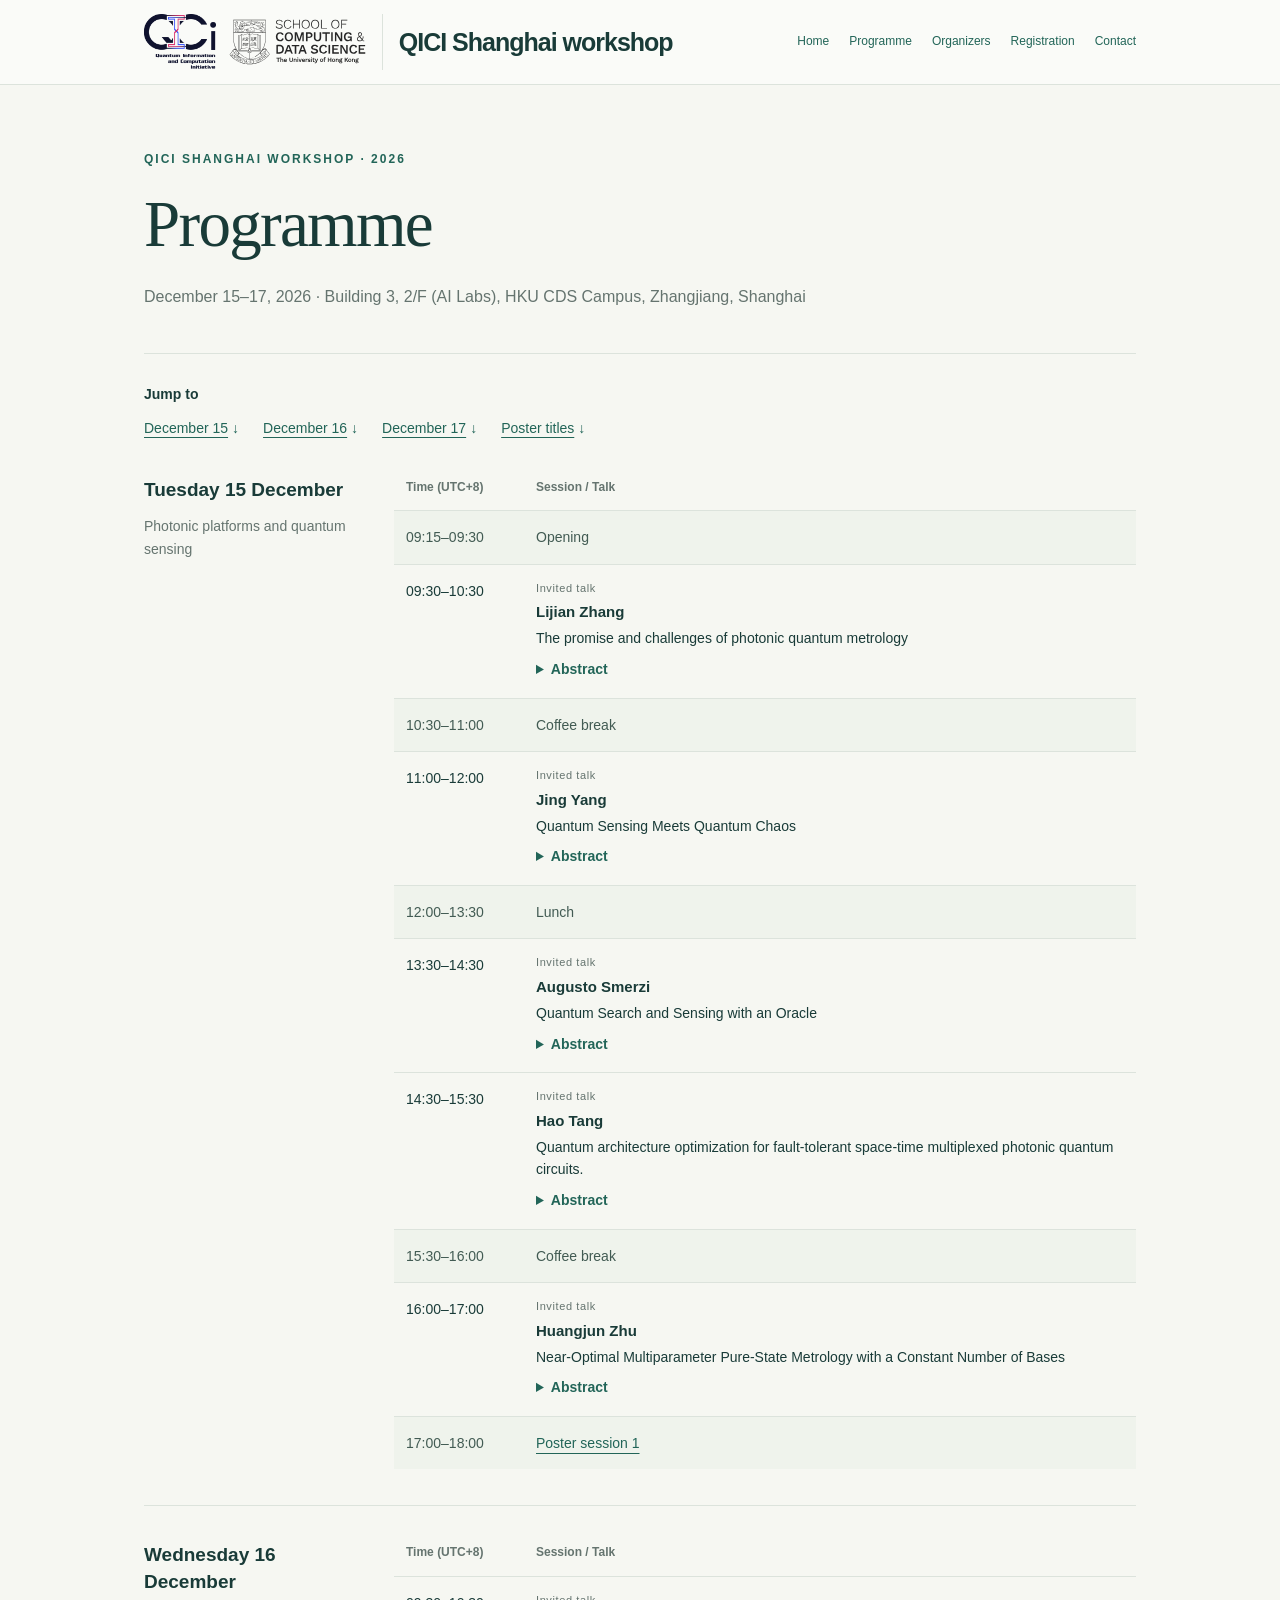
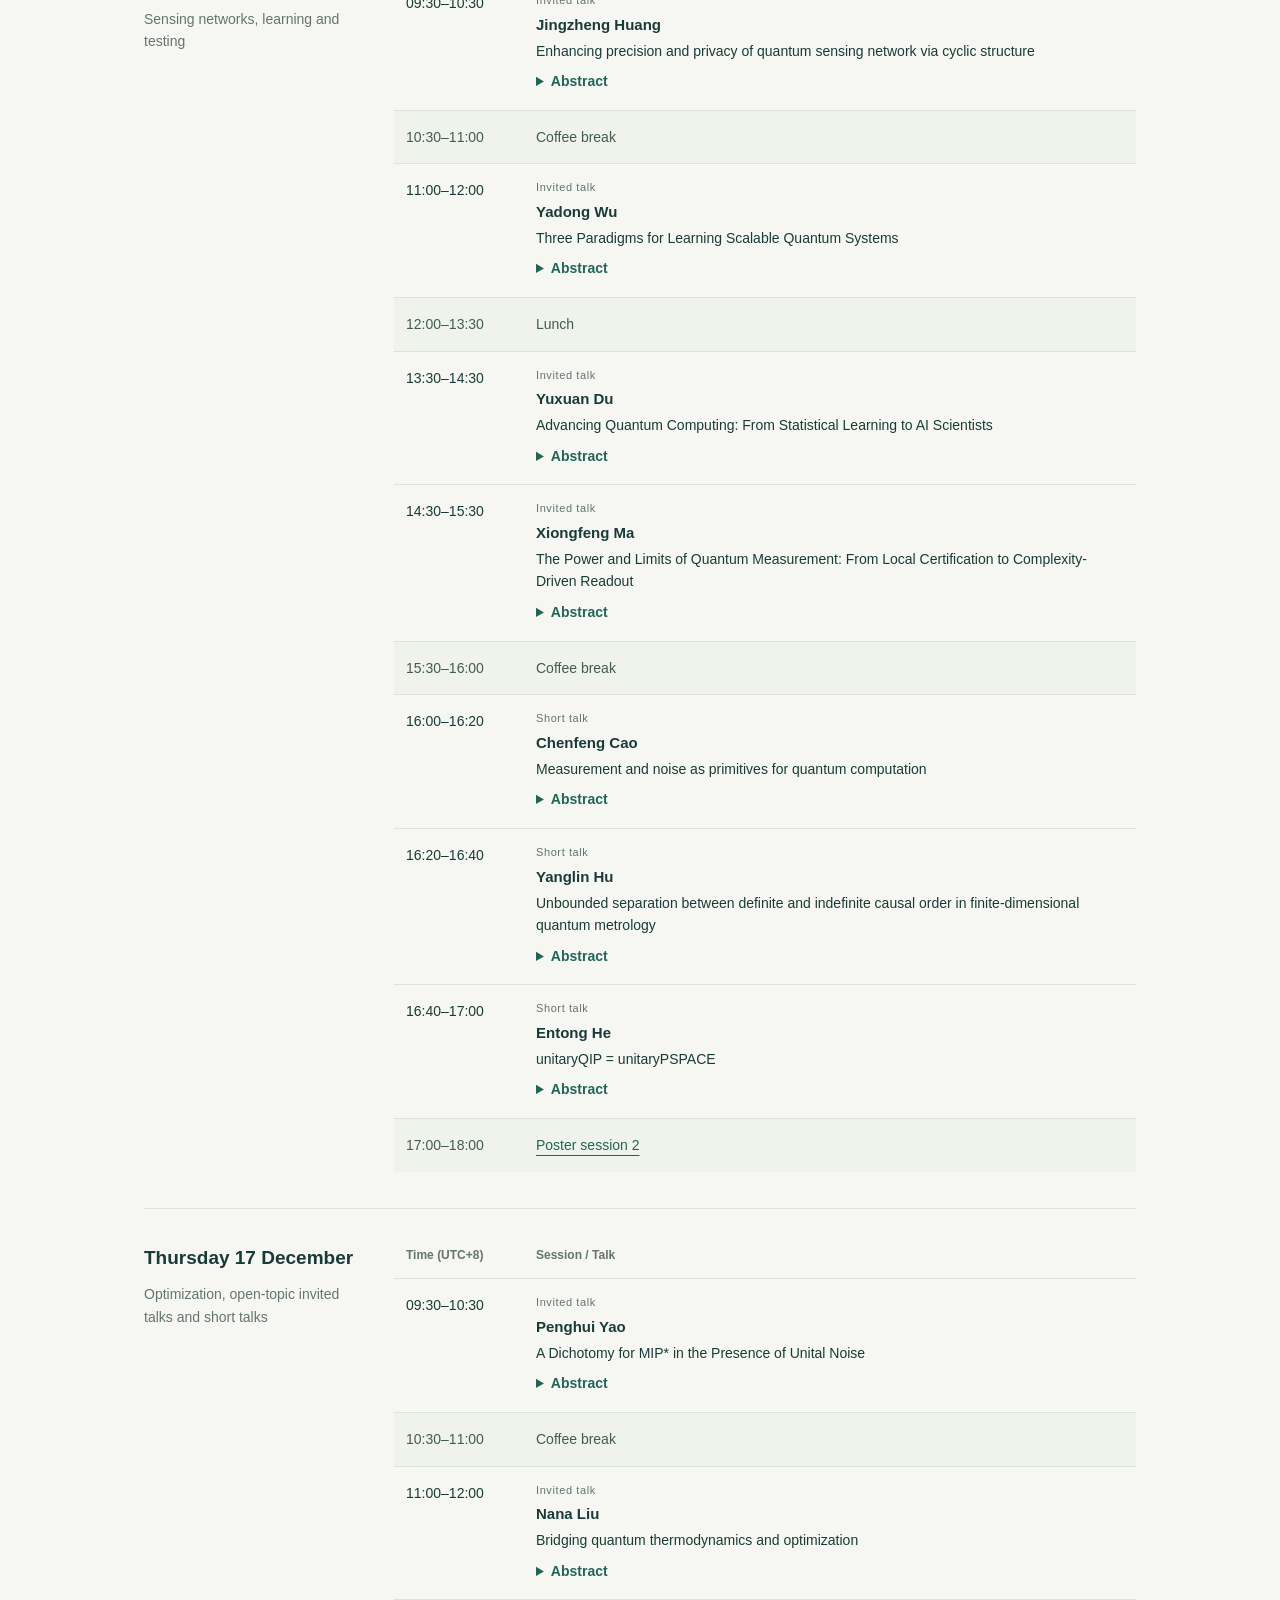
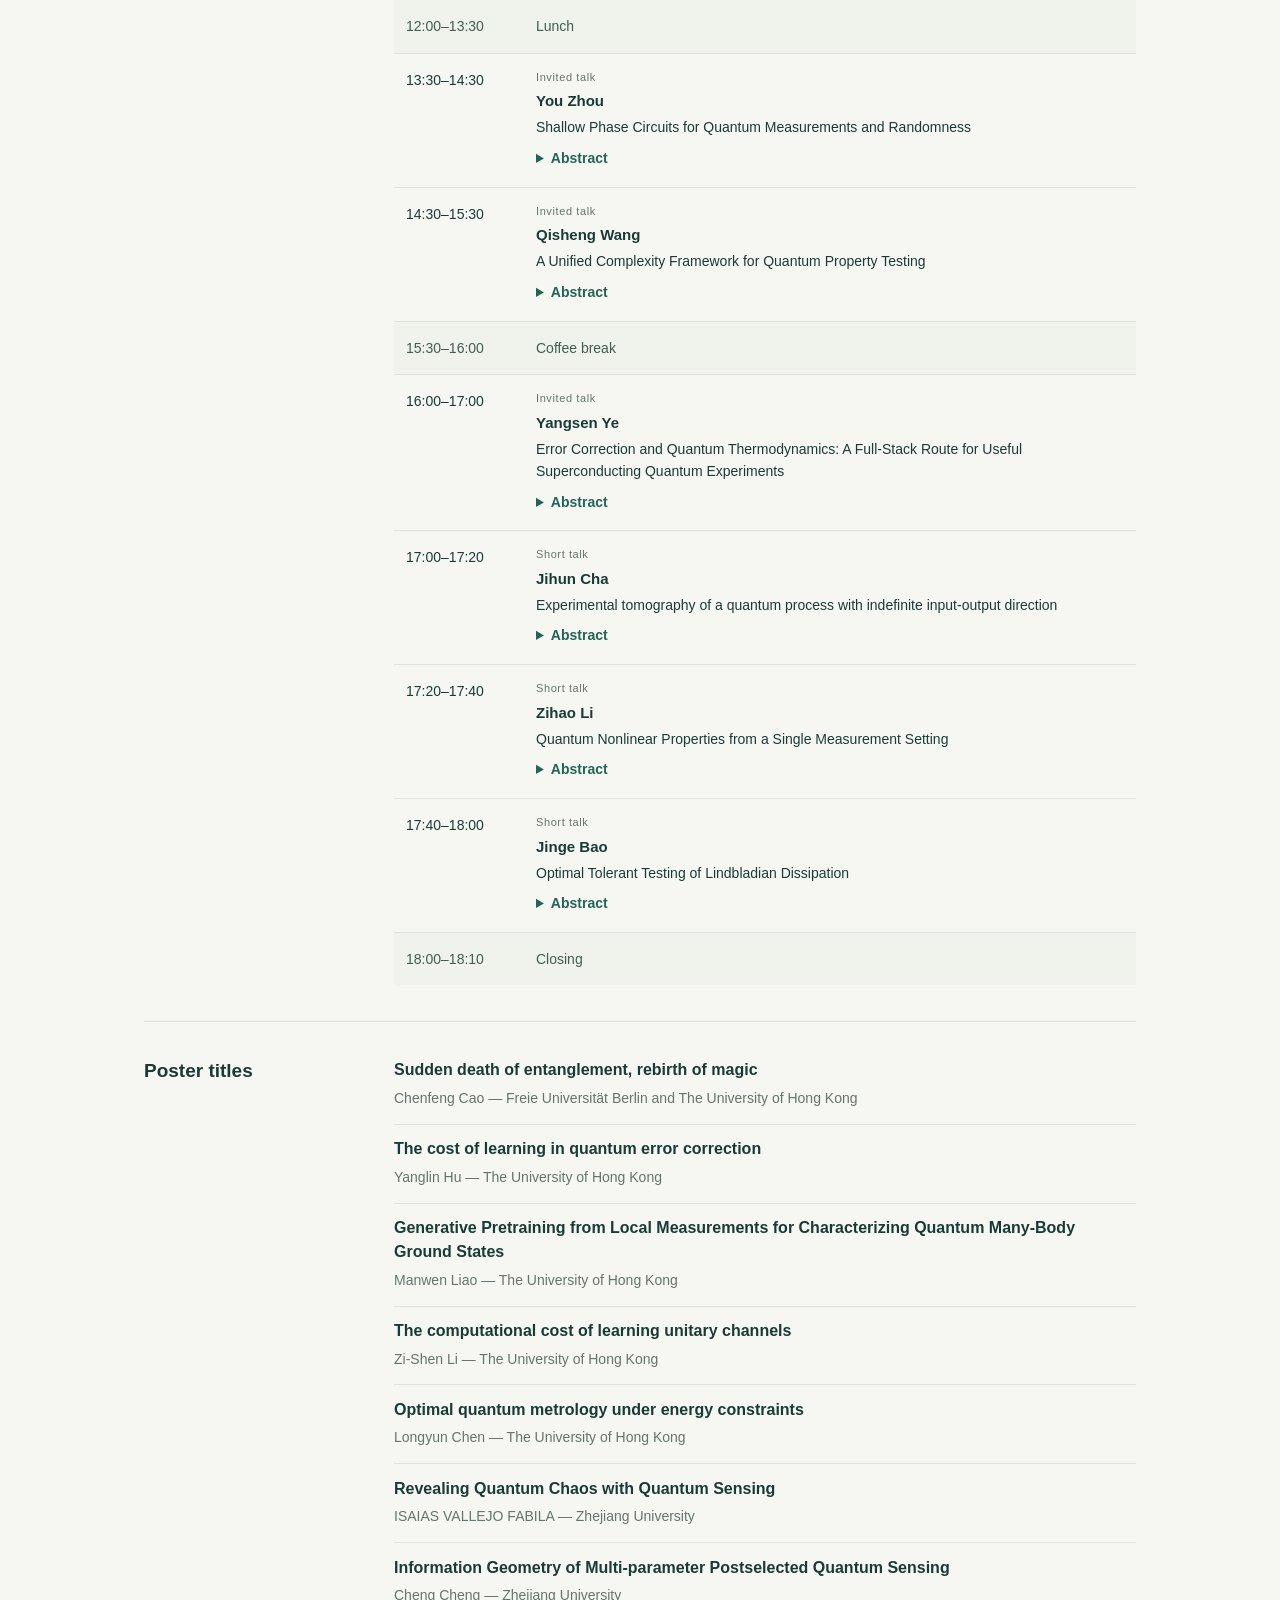
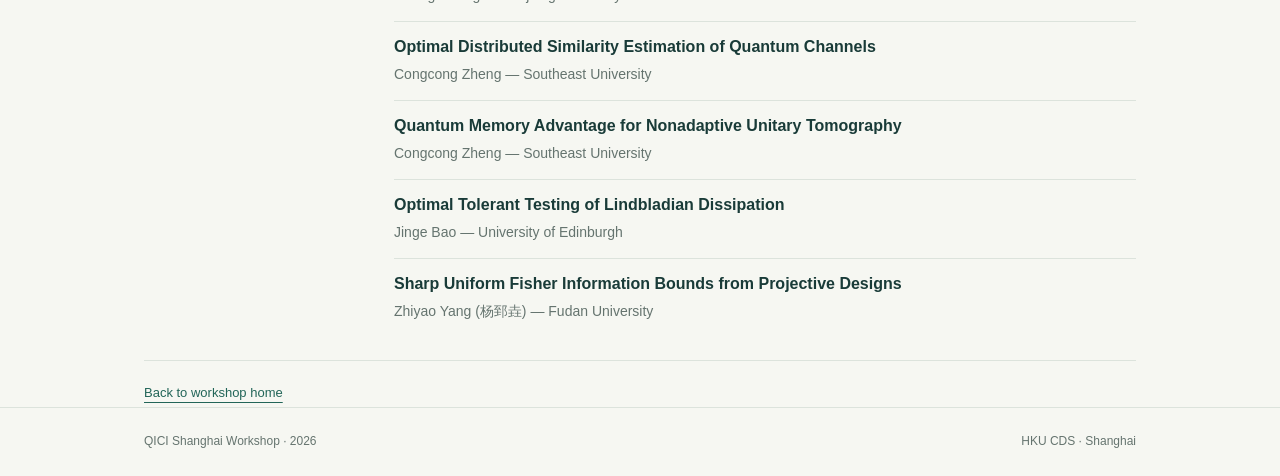
==== commit a82705a3: "Add presenter affiliations to the poster list" ====
--- a/programme.html
+++ b/programme.html
@@ -199,47 +199,47 @@
   <ul class="poster-list" role="list">
     <li>
       <strong>Sudden death of entanglement, rebirth of magic</strong>
-      <span>Chenfeng Cao</span>
+      <span>Chenfeng Cao — Freie Universität Berlin and The University of Hong Kong</span>
     </li>
     <li>
       <strong>The cost of learning in quantum error correction</strong>
-      <span>Yanglin Hu</span>
+      <span>Yanglin Hu — The University of Hong Kong</span>
     </li>
     <li>
       <strong>Generative Pretraining from Local Measurements for Characterizing Quantum Many-Body Ground States</strong>
-      <span>Manwen Liao</span>
+      <span>Manwen Liao — The University of Hong Kong</span>
     </li>
     <li>
       <strong>The computational cost of learning unitary channels</strong>
-      <span>Zi-Shen Li</span>
+      <span>Zi-Shen Li — The University of Hong Kong</span>
     </li>
     <li>
       <strong>Optimal quantum metrology under energy constraints</strong>
-      <span>Longyun Chen</span>
+      <span>Longyun Chen — The University of Hong Kong</span>
     </li>
     <li>
       <strong>Revealing Quantum Chaos with Quantum Sensing</strong>
-      <span>ISAIAS VALLEJO FABILA</span>
+      <span>ISAIAS VALLEJO FABILA — Zhejiang University</span>
     </li>
     <li>
       <strong>Information Geometry of Multi-parameter Postselected Quantum Sensing</strong>
-      <span>Cheng Cheng</span>
+      <span>Cheng Cheng — Zhejiang University</span>
     </li>
     <li>
       <strong>Optimal Distributed Similarity Estimation of Quantum Channels</strong>
-      <span>Congcong Zheng</span>
+      <span>Congcong Zheng — Southeast University</span>
     </li>
     <li>
       <strong>Quantum Memory Advantage for Nonadaptive Unitary Tomography</strong>
-      <span>Congcong Zheng</span>
+      <span>Congcong Zheng — Southeast University</span>
     </li>
     <li>
       <strong>Optimal Tolerant Testing of Lindbladian Dissipation</strong>
-      <span>Jinge Bao</span>
+      <span>Jinge Bao — University of Edinburgh</span>
     </li>
     <li>
       <strong>Sharp Uniform Fisher Information Bounds from Projective Designs</strong>
-      <span>Zhiyao Yang (杨郅垚)</span>
+      <span>Zhiyao Yang (杨郅垚) — Fudan University</span>
     </li>
   </ul>
 </section>
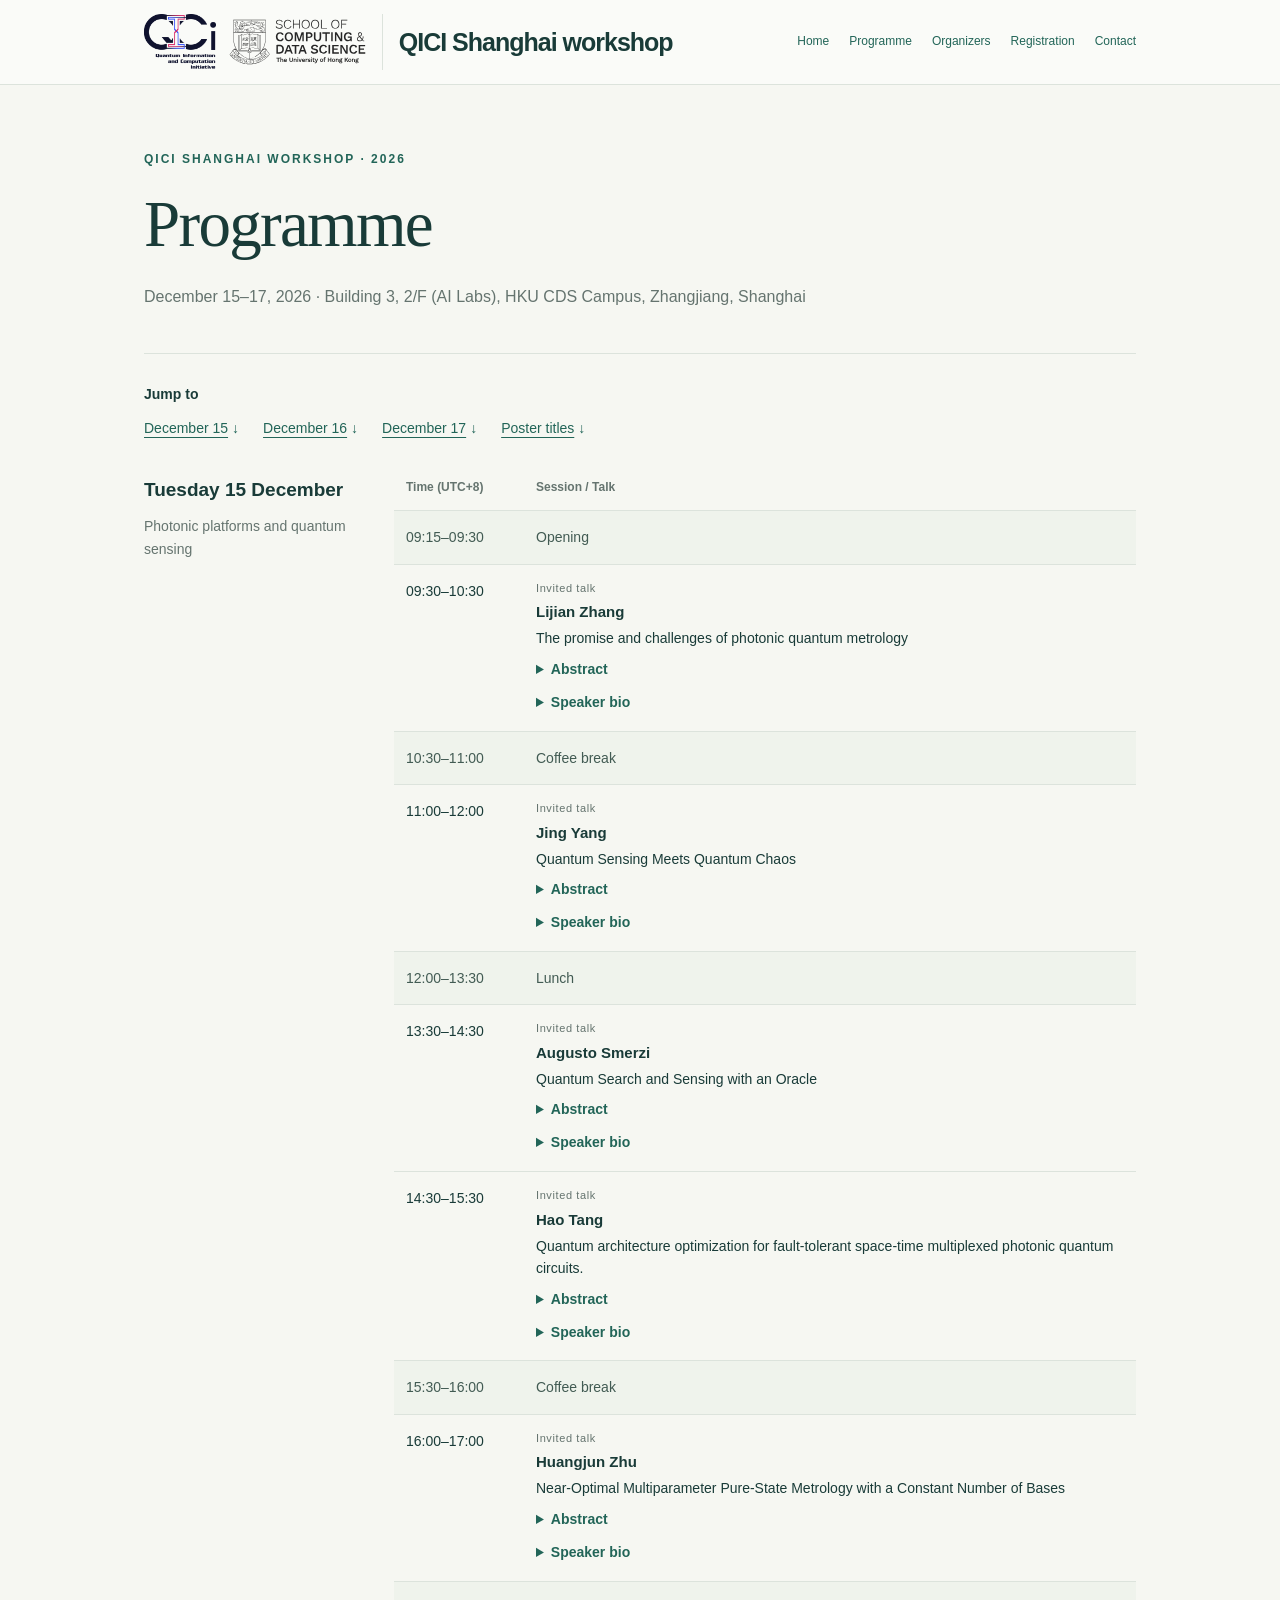
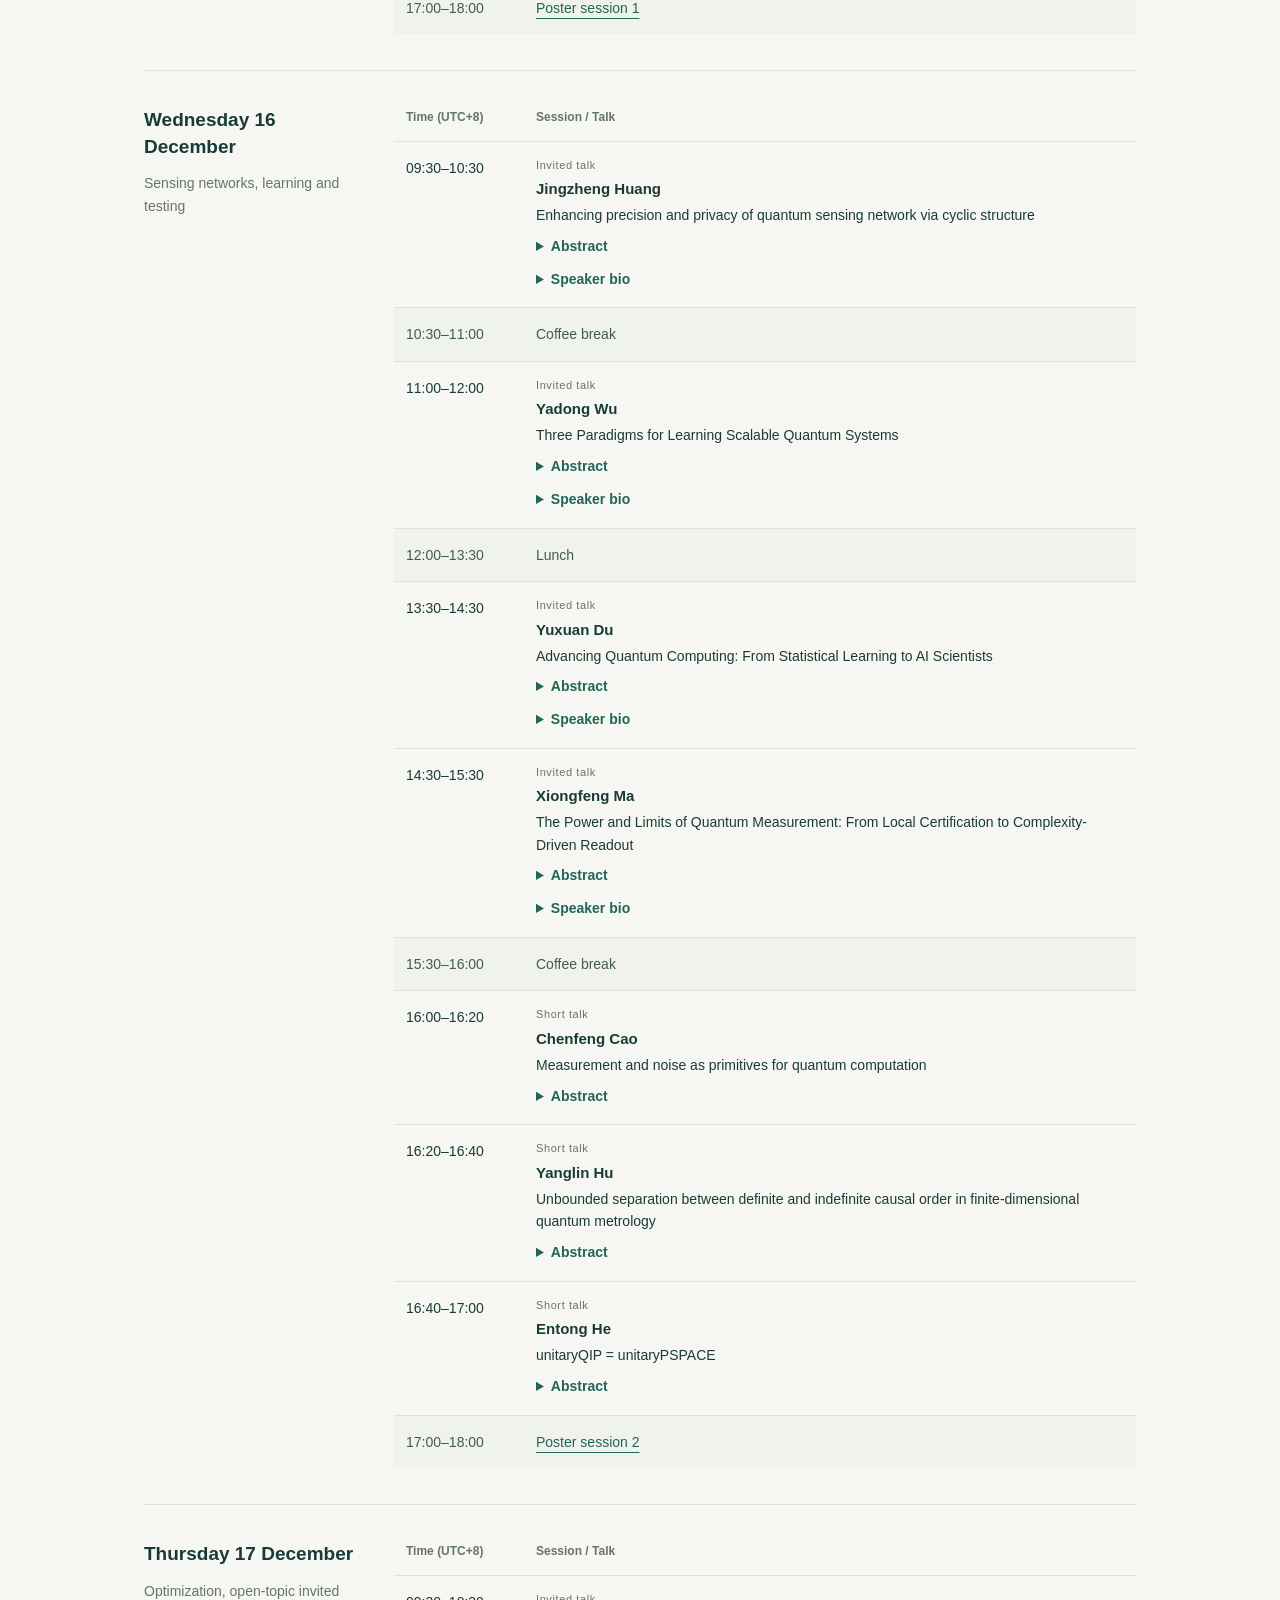
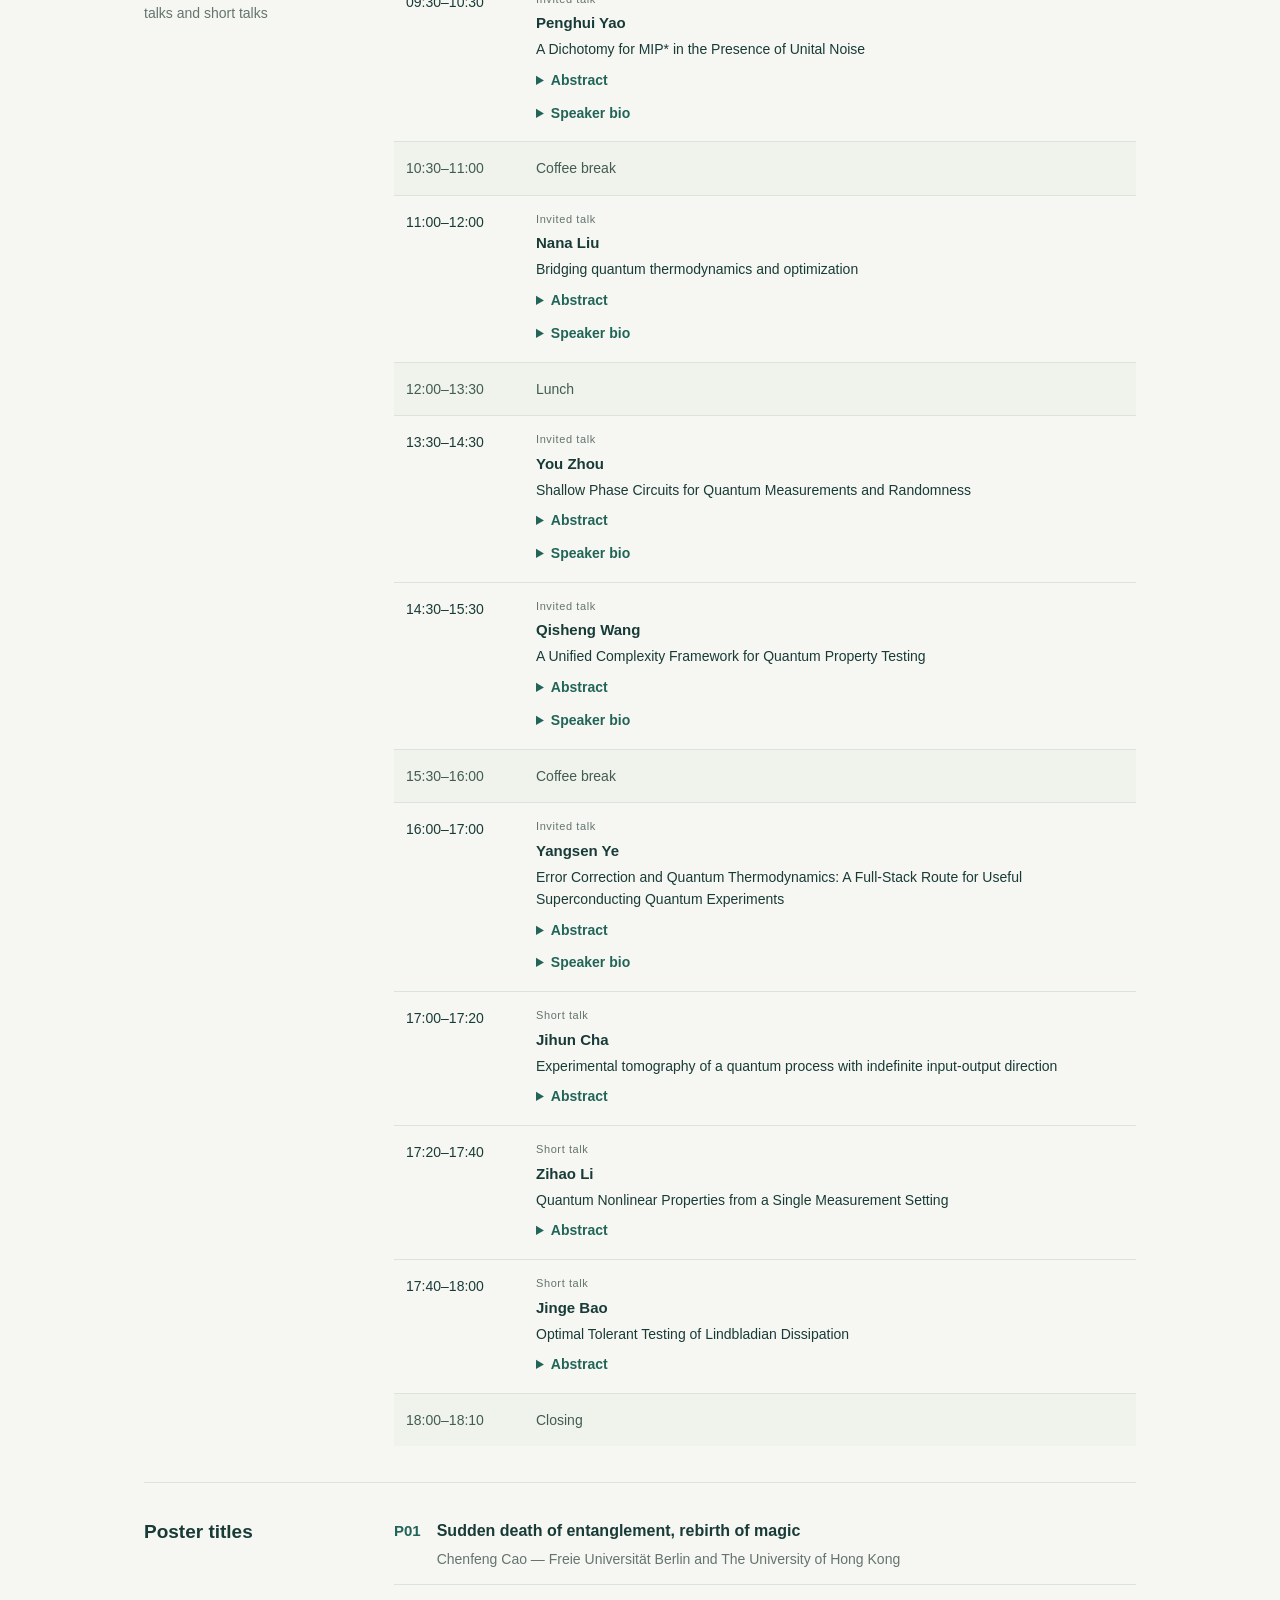
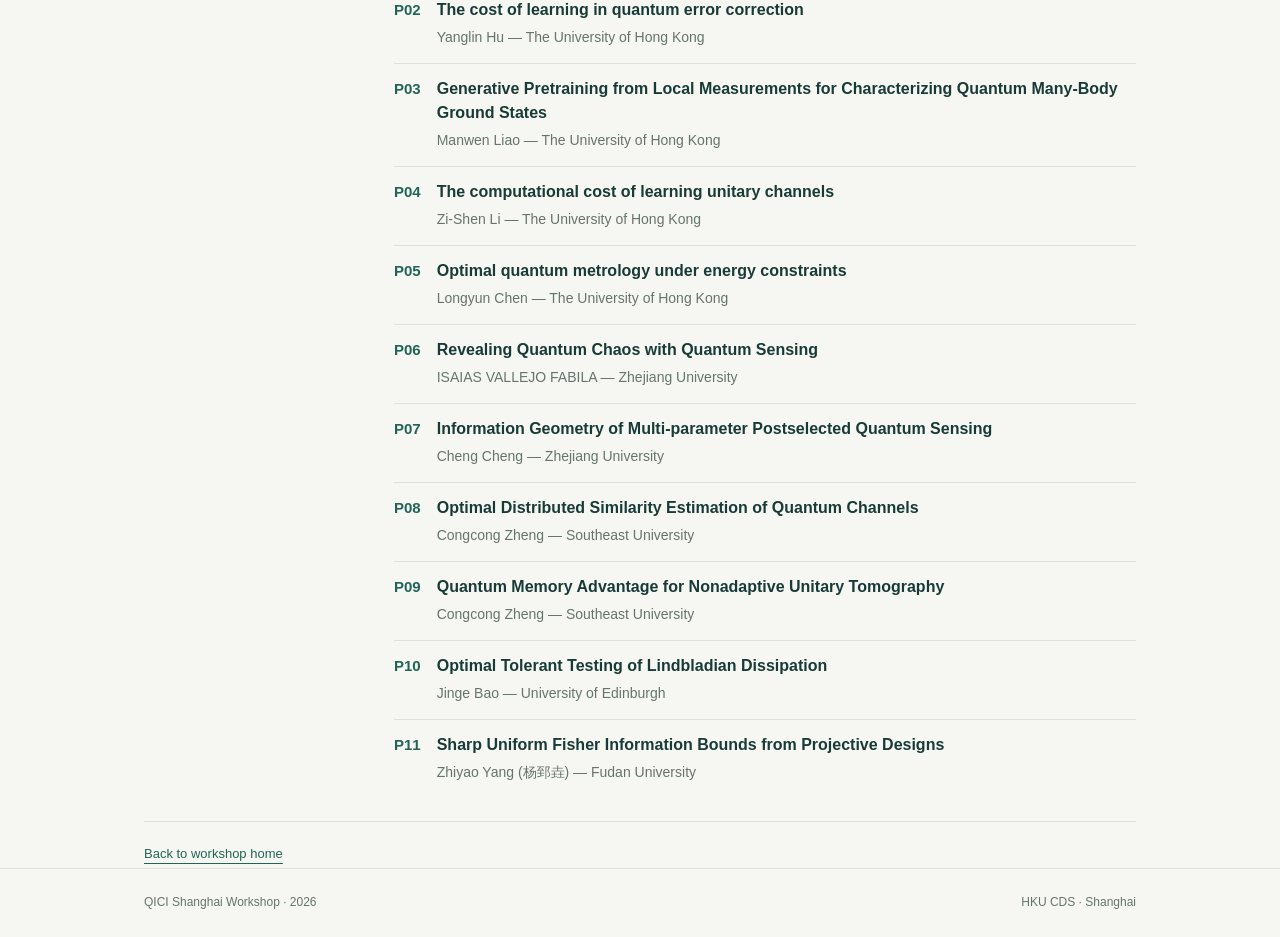
==== commit a306d28d: "Add submitted speaker bios and number the poster list" ====
--- a/programme.html
+++ b/programme.html
@@ -11,17 +11,17 @@
 
 .jump-label{font-weight:600;color:var(--ink)}.programme-note nav{padding-top:8px}.programme-note nav a{text-decoration:underline;text-underline-offset:4px}.programme-note nav a::after{content:" ↓";display:inline-block;margin-left:4px}.back-to-top{position:fixed;right:24px;bottom:24px;bottom:max(24px,env(safe-area-inset-bottom));z-index:10;display:inline-flex;align-items:center;gap:7px;min-height:44px;padding:10px 16px;border:1px solid var(--green);border-radius:24px;background:var(--green);color:#fff;font-size:13px;line-height:1.4;text-decoration:none;box-shadow:0 3px 12px #193b3826}.back-to-top:hover{background:var(--ink);text-decoration:none}.back-to-top[hidden]{display:none}@media(max-width:700px){.back-to-top{right:16px;bottom:16px;bottom:max(16px,env(safe-area-inset-bottom))}footer{padding-bottom:85px}}
 
-.talk-abstract { margin-top: .36rem; }
-.talk-abstract summary {
+:is(.talk-abstract, .speaker-bio) { margin-top: .36rem; }
+:is(.talk-abstract, .speaker-bio) summary {
   width: fit-content;
   padding: .15rem 0;
   color: var(--green);
   cursor: pointer;
   font-weight: 600;
 }
-.talk-abstract summary:hover { text-decoration: underline; }
-.talk-abstract summary:focus-visible { outline: 2px solid var(--green); outline-offset: 3px; }
-.talk-abstract p {
+:is(.talk-abstract, .speaker-bio) summary:hover { text-decoration: underline; }
+:is(.talk-abstract, .speaker-bio) summary:focus-visible { outline: 2px solid var(--green); outline-offset: 3px; }
+:is(.talk-abstract, .speaker-bio) p {
   max-width: 72ch;
   margin: .6rem 0;
   font-size: .9375rem;
@@ -30,11 +30,24 @@
 }
 .talk-abstract math { max-width: 100%; }
 .poster-list { min-width: 0; list-style: none; margin: 0; padding: 0; }
-.poster-list li { padding: .8rem 0; border-bottom: 1px solid var(--line); }
+.poster-list li {
+  display: grid;
+  grid-template-columns: 3ch minmax(0, 1fr);
+  column-gap: 1rem;
+  padding: .8rem 0;
+  border-bottom: 1px solid var(--line);
+}
+.poster-number {
+  color: var(--green);
+  font-size: .9375rem;
+  font-weight: 600;
+  line-height: 1.6;
+  font-variant-numeric: tabular-nums;
+}
 .poster-list li:first-child { padding-top: 0; }
 .poster-list li:last-child { border: 0; padding-bottom: 0; }
 .poster-list strong { display: block; line-height: 1.5; }
-.poster-list span { display: block; margin-top: .2rem; color: var(--muted); font-size: .875rem; }
+.poster-presenter { display: block; margin-top: .2rem; color: var(--muted); font-size: .875rem; }
 </style>
 <link rel="stylesheet" href="assets/header.css">
 </head>
@@ -56,6 +69,10 @@
       <summary aria-label="Abstract for Lijian Zhang’s talk">Abstract</summary>
       <p>Quantum metrology, leveraging quantum resources and manipulation techniques, offers measurement capabilities that surpass the limits of its classical counterpart. It holds the promise of driving key breakthroughs in both fundamental scientific research and practical engineering applications. Consequently, it has emerged as one of the three primary pillars of quantum information technology. Over the past two decades, this field has witnessed remarkable progress, with successful implementations across various physical systems, including photons, atoms, ions, nitrogen-vacancy (NV) centers, and nuclear magnetic resonance (NMR). Among these, photonic systems serve as a crucial platform for quantum precision measurement due to their inherent advantages, such as long coherence time and strong resistance to environmental disturbance. Furthermore, the rich and easily manipulable degrees of freedom of photons make them highly adaptable to a wide range of precision measurement scenarios. The further advancement of photonic quantum metrology relies on the development of technologies for preparing and detecting quantum probe states, the enhancement of system robustness (i.e., improved noise tolerance), and the exploration of novel measurement methodologies tailored for increasingly complex tasks. This presentation will briefly introduce the fundamental principles of photonic quantum metrology, followed by an overview of our recent research progress in quantum interferometry, weak measurement, and multi-parameter quantum precision measurement.</p>
     </details>
+    <details class="speaker-bio">
+      <summary aria-label="Speaker bio for Lijian Zhang">Speaker bio</summary>
+      <p>Lijian received his B.S. and M. Eng. degrees at Peking University, China. He then moved to University of Oxford in UK and received his D.Phil degree in Atomic and Laser Physics. After the graduation he stayed at University of Oxford as a postdoctoral research assistant. In 2011 he joined the Max-Planck Institute for Structures and Dynamics of Matter in Hamburg as a Humboldt research fellow. Since 2013 he has been a professor at Nanjing University in China. His research interests include the generation, manipulation and detection of non-classical states of light, and their applications in communication, metrology, computation and simulation. He has published over 60 papers in international refereed journals including Science, Nature Photonics, Nature Materials, Physical Review Letters etc.</p>
+    </details>
   </td></tr>
 <tr class="break-row"><td class="time"><time datetime="2026-12-15T10:30:00+08:00">10:30</time>–<time datetime="2026-12-15T11:00:00+08:00">11:00</time></td><td>Coffee break</td></tr>
 <tr><td class="time"><time datetime="2026-12-15T11:00:00+08:00">11:00</time>–<time datetime="2026-12-15T12:00:00+08:00">12:00</time></td><td><span class="session-type">Invited talk</span><strong class="speaker">Jing Yang</strong><span class="talk-title">Quantum Sensing Meets Quantum Chaos</span>
@@ -65,6 +82,10 @@
       <p>In the first part, we will discuss Floquet chaotic dynamics generated by Haar random gates and study the scaling behavior of the average quantum Fisher information (QFI) in quantum sensing protocols. We show that in the asymptotic limit of large local Hilbert space dimension, the average QFI for Floquet random circuits can be effectively described by global random matrix models and scales linearly with the system size. We further show that such a scaling behavior is typical in the asymptotic limit.</p>
       <p>In the second part, we will show that how quantum sensing can be leveraged to diagnose quantum chaos. We show that the second order derivatives of the average QFI yields the celebrated spectral form factor (SFF) in quantum chaos. Unlike the SFF itself, QFI is self-averaging, suggesting a lower-noise experimental route to detecting spectral correlations.</p>
     </details>
+    <details class="speaker-bio">
+      <summary aria-label="Speaker bio for Jing Yang">Speaker bio</summary>
+      <p>Jing Yang is currently an assistant professor at the Institute of Fundamental and Transdisciplinary Research, Zhejiang University, Hangzhou China. Prior to joining Zhejiang University, he was a research fellow at the Nordic Institute of Theoretical Physics (Nordita) in Sweden and a postdoctoral researcher at the University of Luxembourg. He received his Ph.D. in theoretical quantum optics from the University of Rochester and Master from Zhejiang University. His current research interests include quantum sensing and control, open quantum systems, and many-body dynamics.</p>
+    </details>
   </td></tr>
 <tr class="break-row"><td class="time"><time datetime="2026-12-15T12:00:00+08:00">12:00</time>–<time datetime="2026-12-15T13:30:00+08:00">13:30</time></td><td>Lunch</td></tr>
 <tr><td class="time"><time datetime="2026-12-15T13:30:00+08:00">13:30</time>–<time datetime="2026-12-15T14:30:00+08:00">14:30</time></td><td><span class="session-type">Invited talk</span><strong class="speaker">Augusto Smerzi</strong><span class="talk-title">Quantum Search and Sensing with an Oracle</span>
@@ -72,18 +93,30 @@
       <summary aria-label="Abstract for Augusto Smerzi’s talk">Abstract</summary>
       <p>Quantum computing and quantum metrology are typically regarded as separate branches of quantum technologies. Recent developments are beginning to blur this distinction: an unknown physical signal can directly generate an oracle and become part of a quantum algorithm itself. I will discuss a framework based on coherent quantum histories, in which different sensing evolutions are explored in superposition. The coherent dynamics implements the oracle required for quantum search while retaining metrological information about the underlying physical signal. This opens a route to combining digital quantum search and analog parameter estimation within a single coherent process on a quantum computer.</p>
     </details>
+    <details class="speaker-bio">
+      <summary aria-label="Speaker bio for Augusto Smerzi">Speaker bio</summary>
+      <p>Augusto Smerzi is a Chair Professor at Shenzhen Technology University and holds China’s CJJX Distinguished Talent Award. He was also named a Mercator Fellow by the German Research Foundation (DFG). His research focuses on quantum metrology, particularly the theory of entanglement and the foundations of parameter estimation in quantum systems. He has helped develop the theory of quantum phase estimation and pioneered the use of Fisher information to characterize multipartite entanglement and determine fundamental limits on measurement precision. His early work focused on the nonlinear dynamics of coherent matter waves and in particular on the bosonic Josephson junction and macroscopic quantum self-trapping dynamics.</p>
+    </details>
   </td></tr>
 <tr><td class="time"><time datetime="2026-12-15T14:30:00+08:00">14:30</time>–<time datetime="2026-12-15T15:30:00+08:00">15:30</time></td><td><span class="session-type">Invited talk</span><strong class="speaker">Hao Tang</strong><span class="talk-title">Quantum architecture optimization for fault-tolerant space-time multiplexed photonic quantum circuits.</span>
     <details class="talk-abstract">
       <summary aria-label="Abstract for Hao Tang’s talk">Abstract</summary>
       <p>By employing a space-time multiplexing architecture that integrates spatial optical paths, temporal recirculation loops, and high-speed electro-optic tuning into a programmable photonic computing network, we realize large-scale Gaussian boson sampling with scalable computational resources. We further explore the correlation between the time-domain multiplexing architecture and the feature characteristics of time-sequential task data, and optimize the temporal multiplexing architecture accordingly. The proposed approach provides a scalable and programmable route toward integrated photonic quantum computing on thin-film lithium niobate platforms.</p>
     </details>
+    <details class="speaker-bio">
+      <summary aria-label="Speaker bio for Hao Tang">Speaker bio</summary>
+      <p>Hao Tang is a Professor at Shanghai Jiao Tong University and a recipient of the Young Chang Jiang Scholar honor. She received her Bachelor's degree from Huazhong University of Science and Technology in 2010 and her Ph.D. from the University of Sheffield (UK) in 2014. She conducted postdoctoral research at Shanghai Jiao Tong University from 2015 to 2019 and was promoted to Professor in July 2024. Her research focuses on integrated photonic quantum computing and quantum simulation, with applications in machine learning, finance, and optimization. In particular, she is working toward scalable, fault-tolerant photonic quantum computing through advances in photon sources, integrated circuits, quantum computing architectures, and error correction. She was named to the Forbes China 30 Under 30 list in 2019 and received the Shanghai S&amp;T 35U35 award in 2021.</p>
+    </details>
   </td></tr>
 <tr class="break-row"><td class="time"><time datetime="2026-12-15T15:30:00+08:00">15:30</time>–<time datetime="2026-12-15T16:00:00+08:00">16:00</time></td><td>Coffee break</td></tr>
 <tr><td class="time"><time datetime="2026-12-15T16:00:00+08:00">16:00</time>–<time datetime="2026-12-15T17:00:00+08:00">17:00</time></td><td><span class="session-type">Invited talk</span><strong class="speaker">Huangjun Zhu</strong><span class="talk-title">Near-Optimal Multiparameter Pure-State Metrology with a Constant Number of Bases</span>
     <details class="talk-abstract">
       <summary aria-label="Abstract for Huangjun Zhu’s talk">Abstract</summary>
       <p>Multiparameter pure-state metrology is limited by the incompatibility of measurements optimized for different parameters. We characterize uniform sensitivity by the Fisher floor, the smallest fraction of the quantum Fisher information (QFI) retained over all pure states and parameter directions. We prove that a constant number of fixed orthonormal bases suffices for a nearly optimal Fisher floor, independently of the Hilbert-space dimension <math xmlns="http://www.w3.org/1998/Math/MathML"><semantics><mrow><mi>d</mi></mrow><annotation encoding="application/x-tex">d</annotation></semantics></math>. With high probability, five independent Haar bases already achieve a positive, dimension-independent floor, and larger constant families achieve approximate universal Fisher symmetry: they retain nearly one half of the QFI in every direction, the largest uniform fraction permitted by measurement incompatibility. The basis count is optimal up to a logarithmic factor in inverse accuracy in the large-<math xmlns="http://www.w3.org/1998/Math/MathML"><semantics><mrow><mi>d</mi></mrow><annotation encoding="application/x-tex">d</annotation></semantics></math> limit. By contrast, complete mutually unbiased bases, when they exist, minimize mean Fisher anisotropy among mixtures of <math xmlns="http://www.w3.org/1998/Math/MathML"><semantics><mrow><mi>d</mi><mo>+</mo><mn>1</mn></mrow><annotation encoding="application/x-tex">d+1</annotation></semantics></math> bases, yet their Fisher floor is only <math xmlns="http://www.w3.org/1998/Math/MathML"><semantics><mrow><mn>1</mn><mi mathvariant="normal">/</mi><mo stretchy="false">(</mo><mi>d</mi><mo>+</mo><mn>1</mn><mo stretchy="false">)</mo></mrow><annotation encoding="application/x-tex">1/(d+1)</annotation></semantics></math>: optimal average balance does not ensure uniform sensitivity.</p>
+    </details>
+    <details class="speaker-bio">
+      <summary aria-label="Speaker bio for Huangjun Zhu">Speaker bio</summary>
+      <p>Prof. Huangjun Zhu got Bachelor, Master, and PhD degrees from Zhejiang University, Peking University, and National University of Singapore, respectively. After postdoctoral research at Perimeter Institute and Cologne Institute for Theoretical Physics, he joined Department of physics, Fudan University in January 2018. His main research interest is quantum information theory, including quantum measurements, quantum characterization, verification, and validation (QCVV), entanglement theory, and blind quantum computation etc.</p>
     </details>
   </td></tr>
 <tr class="break-row"><td class="time"><time datetime="2026-12-15T17:00:00+08:00">17:00</time>–<time datetime="2026-12-15T18:00:00+08:00">18:00</time></td><td><a href="#posters">Poster session 1</a></td></tr>
@@ -94,6 +127,10 @@
       <summary aria-label="Abstract for Jingzheng Huang’s talk">Abstract</summary>
       <p>Sensing networks underpin applications ranging from fundamental physics to real-world engineering. Distributed quantum sensing (DQS) can improve measurement performance, but existing protocols typically require multipartite entanglement, which poses substantial challenges for scalable implementation. Moreover, as sensor networks become increasingly interconnected, information sharing among multiple users poses potential risks of information leakage, making privacy protection a critical challenge. To address these challenges, we report two of our recent works: 1) We introduce a DQS protocol based on bidirectional causal routing in a cyclic network, where a single probe sequentially interrogates M independent sensors along two opposite causal routes. By exploiting the noncommutativity between inter-sensor propagation and local sensing operations, the protocol turns propagation from a passive transport process into a source of sensing information, yielding an asymptotic 1/M² scaling of the estimation precision without multipartite entanglement. We experimentally demonstrate the protocol for distributed beam-tilt sensing in a free-space quantum optical network comprising up to 9 sensors, achieving picoradian-level precision in estimating the average tilt angle. 2) We evaluate the maximum information leakage ratio (MILR) for sensing network privacy, and then adding probe squeezing to our cyclic network scheme for privacy enhancement. Here, causal-order switching harnesses intrinsic network propagation dynamics for privacy encoding, while probe squeezing suppresses information leakage through quantum channels and improves global estimation precision. These mechanisms enable an asymptotic exponential enhancement on the privacy with the squeezing level. We experimentally demonstrate this mechanism in distributed beam-tilt sensing using spatially structured light without requiring nonclassical light sources. These results together, identify intrinsic network propagation dynamics as a resource for scalable distributed quantum sensing, which opens a new avenue for continuous-variable sensing networks that combine high precision with enhanced privacy.</p>
     </details>
+    <details class="speaker-bio">
+      <summary aria-label="Speaker bio for Jingzheng Huang">Speaker bio</summary>
+      <p>Huang Jingzheng, received Bachelor degree from Shanghai Jiao Tong University and got his Ph. D. degree from University of Science and Technology in 2014, now works as an associate researcher in Shanghai Jiao Tong University (SJTU). He has long been engaged in research on the mechanisms of quantum sensing technologies and their applications in navigation, electric power systems, and other fields. He has served as Principal Investigator (PI) for 3 projects funded by the National Natural Science Foundation of China (NSFC) and other 6 technology projects. He also participated as the leader of a subtask in a subproject of the national “Science and Technology Innovation 2030 – Quantum Communication and Quantum Computer” Major Project. He has published more than 40 papers in leading international journals, including Nature Communications, Science Advances, Physical Review Letters and so on. He holds 16 authorized Chinese invention patents and has published 1 translated monograph as the first translator. He was selected for the Shanghai Oriental Talent Program (Top Talent Track) in 2025.</p>
+    </details>
   </td></tr>
 <tr class="break-row"><td class="time"><time datetime="2026-12-16T10:30:00+08:00">10:30</time>–<time datetime="2026-12-16T11:00:00+08:00">11:00</time></td><td>Coffee break</td></tr>
 <tr><td class="time"><time datetime="2026-12-16T11:00:00+08:00">11:00</time>–<time datetime="2026-12-16T12:00:00+08:00">12:00</time></td><td><span class="session-type">Invited talk</span><strong class="speaker">Yadong Wu</strong><span class="talk-title">Three Paradigms for Learning Scalable Quantum Systems</span>
@@ -101,6 +138,10 @@
       <summary aria-label="Abstract for Yadong Wu’s talk">Abstract</summary>
       <p>Efficiently characterizing scalable quantum systems remains a central challenge in quantum science, primarily due to the exponential growth of Hilbert-space dimensionality with system size. Recent advances in artificial intelligence (AI), particularly in high-dimensional pattern recognition and function approximation, offer promising new approaches to addressing this challenge. Depending on how prior knowledge is incorporated and learning architectures are designed, AI-based approaches to quantum system characterization can be broadly classified into three complementary paradigms: machine learning, deep learning, and language models. In this talk, I will introduce these three paradigms and discuss how each contributes to the characterization of scalable quantum systems. Particular attention will be given to two recent research directions: predicting Wigner functions of bosonic quantum systems and predicting classical shadows of many-body quantum states.</p>
     </details>
+    <details class="speaker-bio">
+      <summary aria-label="Speaker bio for Yadong Wu">Speaker bio</summary>
+      <p>Yadong Wu is a tenure-track Associate Professor at the John Hopcroft Center for Computer Science, Shanghai Jiao Tong University. He received his bachelor's and master's degrees from the UM-SJTU Joint Institute, Shanghai Jiao Tong University, and his Ph.D. from the University of Calgary. Before joining Shanghai Jiao Tong University, he was a postdoctoral researcher at the University of Hong Kong. His current research focuses on applying artificial intelligence to quantum information science. He has published a review article on this topic in Nature Reviews Physics as the corresponding author, along with research articles in leading journals including Physical Review Letters and Nature Communications. His research has also been highlighted by several scientific media outlets, including Nature Computational Science, New Scientist, and DeepTech.</p>
+    </details>
   </td></tr>
 <tr class="break-row"><td class="time"><time datetime="2026-12-16T12:00:00+08:00">12:00</time>–<time datetime="2026-12-16T13:30:00+08:00">13:30</time></td><td>Lunch</td></tr>
 <tr><td class="time"><time datetime="2026-12-16T13:30:00+08:00">13:30</time>–<time datetime="2026-12-16T14:30:00+08:00">14:30</time></td><td><span class="session-type">Invited talk</span><strong class="speaker">Yuxuan Du</strong><span class="talk-title">Advancing Quantum Computing: From Statistical Learning to AI Scientists</span>
@@ -108,11 +149,19 @@
       <summary aria-label="Abstract for Yuxuan Du’s talk">Abstract</summary>
       <p>Quantum computing promises to expand the frontiers of scientific discovery, yet scarce and imperfect hardware continues to limit its potential. This talk explores how AI can help overcome these barriers, from statistical learning to AI scientists. First, I will introduce learning-based surrogates that leverage limited quantum measurements to predict outcomes under new conditions, enabling applications such as digital quantum simulation, including regimes beyond the reach of efficient classical simulation. Second, I will present two AI scientists that advance quantum computing by discovering quantum error-correcting codes and accelerating computational quantum science. These advances illustrate how AI can transform both the use and development of quantum computers, paving the way toward more reliable and powerful quantum technologies.</p>
     </details>
+    <details class="speaker-bio">
+      <summary aria-label="Speaker bio for Yuxuan Du">Speaker bio</summary>
+      <p>Yuxuan Du is an Assistant Professor at Nanyang Technological University, specializing in quantum AI, quantum learning theory, and AI for quantum science. His research has appeared in leading venues, including Nature Reviews Physics, Nature Communications, Physical Review Letters, and IEEE TPAMI, and has been featured by Phys.org and MIT Technology Review. He serves on the editorial boards of ACM Transactions on Quantum Computing, Quantum Machine Intelligence, and Neural Networks, and as an Area Chair for NeurIPS, ICML, and ICLR. His distinctions include NeurIPS 2026 Top Area Chair, AAAI 2027 New Faculty Highlights, the ACM SIGSOFT Distinguished Paper Award (ASE 2026), and Stanford/Elsevier's World's Top 2% Scientists recognition.</p>
+    </details>
   </td></tr>
 <tr><td class="time"><time datetime="2026-12-16T14:30:00+08:00">14:30</time>–<time datetime="2026-12-16T15:30:00+08:00">15:30</time></td><td><span class="session-type">Invited talk</span><strong class="speaker">Xiongfeng Ma</strong><span class="talk-title">The Power and Limits of Quantum Measurement: From Local Certification to Complexity-Driven Readout</span>
     <details class="talk-abstract">
       <summary aria-label="Abstract for Xiongfeng Ma’s talk">Abstract</summary>
       <p>How much can we learn about a many-body quantum system from measurements, and what resources do we need? I will first introduce *localizable quantumness*. Local measurements on most of a system leave robust signatures of its global properties in the ensemble of conditional states on a small remaining subsystem. This lets us certify multipartite entanglement, circuit complexity, quantum magic, and state fidelity using nonadaptive local Pauli measurements, with sample complexity and noise tolerance independent of system size for broad classes of states. I will then discuss the cost of preparing and cloning conditional states. For random circuits and certain strongly interacting dynamics, the gate cost of preparing these states can scale with the full circuit volume, even when measurements and postselection are allowed. Cloning individual states from an unknown ensemble can require exponentially many copies of its purification. Polynomial-size preparation circuits can remove this sample barrier. Under standard complexity assumptions, cloning can still be computationally hard even when the circuit is known. Finally, I will present a hidden-to-visible transition in quantum observation. Below an architecture-dependent depth scale, some pure-state encodings reveal only an exponentially small fraction of their quantum Fisher information to any allowed readout. Above that scale, randomized measurements based on approximate unitary 3-designs recover a constant fraction for any pure-state encoding.</p>
+    </details>
+    <details class="speaker-bio">
+      <summary aria-label="Speaker bio for Xiongfeng Ma">Speaker bio</summary>
+      <p>Xiongfeng Ma is a Professor at the Institute for Interdisciplinary Information Sciences, Tsinghua University. He is a Fellow of the American Physical Society and Optica. He received his B.Sc. from Peking University in 2003 and his Ph.D. from the University of Toronto in 2008. His research spans quantum cryptography, quantum computing, and quantum foundations.</p>
     </details>
   </td></tr>
 <tr class="break-row"><td class="time"><time datetime="2026-12-16T15:30:00+08:00">15:30</time>–<time datetime="2026-12-16T16:00:00+08:00">16:00</time></td><td>Coffee break</td></tr>
@@ -144,6 +193,10 @@
       <summary aria-label="Abstract for Penghui Yao’s talk">Abstract</summary>
       <p>How much computational power can two quantum provers retain when their shared entanglement is noisy? I will discuss a complete classification for two-prover, one-round interactive proofs in which the provers share copies of an EPR pair affected by unital qubit noise. The resulting class is NEXP if the shared state is separable or has quantum maximal correlation strictly less than one. If the state is entangled and its maximal correlation is one, the class is RE. I will also describe two ingredients of the proof: a low-degree approximation that preserves positivity and a dimension-reduction technique we call Pauli folding. This is joint work with Yangjing Dong, Zhenyu Jiang, Minglong Qin, and Haigang Zhou.</p>
     </details>
+    <details class="speaker-bio">
+      <summary aria-label="Speaker bio for Penghui Yao">Speaker bio</summary>
+      <p>Penghui Yao is a professor in the Department of Computer Science and Technology at Nanjing University. He received his PhD from the National University of Singapore and held postdoctoral positions at CWI, the University of Waterloo, and the University of Maryland. His research focuses on quantum algorithms, quantum complexity theory, and applications of Boolean function analysis to quantum computing.</p>
+    </details>
   </td></tr>
 <tr class="break-row"><td class="time"><time datetime="2026-12-17T10:30:00+08:00">10:30</time>–<time datetime="2026-12-17T11:00:00+08:00">11:00</time></td><td>Coffee break</td></tr>
 <tr><td class="time"><time datetime="2026-12-17T11:00:00+08:00">11:00</time>–<time datetime="2026-12-17T12:00:00+08:00">12:00</time></td><td><span class="session-type">Invited talk</span><strong class="speaker">Nana Liu</strong><span class="talk-title">Bridging quantum thermodynamics and optimization</span>
@@ -153,6 +206,10 @@
       <p>We turn this connection into an algorithmic framework by minimizing instead the free energy, which balances energy and entropy. This yields a concave dual optimization problem in chemical potentials—the parameters enforcing the constraints—with a generalized quantum thermal state (Boltzmann framework) as the optimal state. Standard methods, including stochastic gradient ascent, can optimize these parameters, while the minimum free energy approaches the minimum energy at low temperature. We develop first- and second-order classical and hybrid quantum–classical algorithms based on this formulation, with provable convergence and runtime guarantees.</p>
       <p>Building on this Boltzmann framework, we extend the thermodynamic interpretation to broader classes of SDPs in quantum information. Trace-one density operators, measurement operators bounded between zero and the identity, and the unbounded positive semidefinite cone admit different thermodynamic regularizations associated with the Boltzmann, Fermi–Dirac, and Bose–Einstein statistics, respectively. In each case, the regularized dual is concave in the chemical potentials and, under suitable regularity assumptions, the regularized primal optimizer has the corresponding thermal form. The dual gradient and Hessian can be evaluated through thermal expectation values and correlation functions, enabling hybrid quantum–classical algorithms for a wide range of SDPs.</p>
     </details>
+    <details class="speaker-bio">
+      <summary aria-label="Speaker bio for Nana Liu">Speaker bio</summary>
+      <p>Nana Liu is a tenured professor and Principal Investigator at Shanghai Jiao Tong University (SJTU), where she leads the Quantum Information and Technologies (QIT) group. She received her doctorate from the University of Oxford as a Clarendon Scholar before joining as a Postdoctoral Research Fellow at the Center for Quantum Technologies in the National University of Singapore and the Singapore University of Technology and Design. She was one of MIT Technology Review’s 10 Innovators Under 35 in the Asia-Pacific region and her current research focus is on quantum computation for scientific computing, including differential equations, optimisation and machine learning.</p>
+    </details>
   </td></tr>
 <tr class="break-row"><td class="time"><time datetime="2026-12-17T12:00:00+08:00">12:00</time>–<time datetime="2026-12-17T13:30:00+08:00">13:30</time></td><td>Lunch</td></tr>
 <tr><td class="time"><time datetime="2026-12-17T13:30:00+08:00">13:30</time>–<time datetime="2026-12-17T14:30:00+08:00">14:30</time></td><td><span class="session-type">Invited talk</span><strong class="speaker">You Zhou</strong><span class="talk-title">Shallow Phase Circuits for Quantum Measurements and Randomness</span>
@@ -160,18 +217,30 @@
       <summary aria-label="Abstract for You Zhou’s talk">Abstract</summary>
       <p>Randomized measurements and quantum randomness are essential tools for quantum information processing, yet their implementation can require substantial quantum resources. In this talk, I will present resource-efficient approaches based on shallow phase circuits built from commuting phase gates and local operations. I will discuss robust phase shadows for estimating global quantum properties under gate-dependent noise, shallow phase shadows for estimating stabilizer-state fidelities at constant circuit depth, and approximate quantum projective designs with relative-error guarantees and constant adaptive depth. These results highlight the potential of structured phase circuits for scalable quantum characterization and randomness generation.</p>
     </details>
+    <details class="speaker-bio">
+      <summary aria-label="Speaker bio for You Zhou">Speaker bio</summary>
+      <p>You Zhou is an Assistant Professor at the School of Future Information Innovation, Fudan University. He received his bachelor’s degree from Zhejiang University in 2014 and his Ph.D. from Tsinghua University in 2019, followed by postdoctoral research at Harvard University and Nanyang Technological University. His research focuses on quantum information and computation, including randomized measurements, classical shadow tomography, quantum correlations, and quantum simulation algorithms.</p>
+    </details>
   </td></tr>
 <tr><td class="time"><time datetime="2026-12-17T14:30:00+08:00">14:30</time>–<time datetime="2026-12-17T15:30:00+08:00">15:30</time></td><td><span class="session-type">Invited talk</span><strong class="speaker">Qisheng Wang</strong><span class="talk-title">A Unified Complexity Framework for Quantum Property Testing</span>
     <details class="talk-abstract">
       <summary aria-label="Abstract for Qisheng Wang’s talk">Abstract</summary>
       <p>We develop a unified framework for analyzing the complexity of quantum property testing through functionals of the form <math xmlns="http://www.w3.org/1998/Math/MathML"><semantics><mrow><msub><mi mathvariant="script">L</mi><mi>ϕ</mi></msub><mo stretchy="false">(</mo><mi>ρ</mi><mo stretchy="false">)</mo><mo>=</mo><mi mathvariant="normal">tr</mi><mo>⁡</mo><mo stretchy="false">(</mo><mi>ϕ</mi><mo stretchy="false">(</mo><mi>d</mi><mi>ρ</mi><mo stretchy="false">)</mo><mo stretchy="false">)</mo><mi mathvariant="normal">/</mi><mi>d</mi></mrow><annotation encoding="application/x-tex">\mathcal{L}_{\phi}(\rho) = \operatorname{tr}(\phi(d\rho))/d</annotation></semantics></math>, where <math xmlns="http://www.w3.org/1998/Math/MathML"><semantics><mrow><mi>ρ</mi></mrow><annotation encoding="application/x-tex">\rho</annotation></semantics></math> is an unknown <math xmlns="http://www.w3.org/1998/Math/MathML"><semantics><mrow><mi>d</mi></mrow><annotation encoding="application/x-tex">d</annotation></semantics></math>-dimensional quantum state and <math xmlns="http://www.w3.org/1998/Math/MathML"><semantics><mrow><mi>ϕ</mi></mrow><annotation encoding="application/x-tex">\phi</annotation></semantics></math> is a given function. A master theorem is established that derives sample complexity lower bounds for estimating <math xmlns="http://www.w3.org/1998/Math/MathML"><semantics><mrow><msub><mi mathvariant="script">L</mi><mi>ϕ</mi></msub><mo stretchy="false">(</mo><mi>ρ</mi><mo stretchy="false">)</mo></mrow><annotation encoding="application/x-tex">\mathcal{L}_\phi(\rho)</annotation></semantics></math> from properties of <math xmlns="http://www.w3.org/1998/Math/MathML"><semantics><mrow><mi>ϕ</mi></mrow><annotation encoding="application/x-tex">\phi</annotation></semantics></math>, combining Haar-random moment encoding with moment matching and best polynomial approximation. Corresponding query complexity lower bounds follow from quantum sample-to-query lifting. The framework yields (nearly) tight bounds for a broad class of problems, including entropy estimation (von Neumann, R\'enyi, and Tsallis), closeness estimation (trace distance and Uhlmann fidelity), spectrum estimation, rank testing (operator rank, Schmidt rank, and matrix product states). In summary, our results resolve several open problems and establish the optimality of 37 quantum algorithms since 2015, up to constant or polylogarithmic factors.</p>
     </details>
+    <details class="speaker-bio">
+      <summary aria-label="Speaker bio for Qisheng Wang">Speaker bio</summary>
+      <p>Qisheng Wang received the B.Sc. and Ph.D. degrees from the Department of Computer Science and Technology, Tsinghua University, Beijing, China, in 2017 and 2022, respectively, under the supervision of Prof. Mingsheng Ying. He is currently an Associate Professor with the School of Computer Science, Shanghai Jiao Tong University, Shanghai, China. Prior to this, from 2022 to 2024, he was an Assistant Professor with the Graduate School of Mathematics, Nagoya University, Nagoya, Japan. From 2024 to 2026, he was a Senior Researcher with the School of Informatics, University of Edinburgh, Edinburgh, U.K. His current research interests include quantum computing, algorithms, and complexity. To date, he has published over 30 papers in theoretical computer science journals (e.g., SICOMP, TIT, I&amp;C) and conferences (e.g., SODA, CCC, ICALP, COLT, ESA).</p>
+    </details>
   </td></tr>
 <tr class="break-row"><td class="time"><time datetime="2026-12-17T15:30:00+08:00">15:30</time>–<time datetime="2026-12-17T16:00:00+08:00">16:00</time></td><td>Coffee break</td></tr>
 <tr><td class="time"><time datetime="2026-12-17T16:00:00+08:00">16:00</time>–<time datetime="2026-12-17T17:00:00+08:00">17:00</time></td><td><span class="session-type">Invited talk</span><strong class="speaker">Yangsen Ye</strong><span class="talk-title">Error Correction and Quantum Thermodynamics: A Full-Stack Route for Useful Superconducting Quantum Experiments</span>
     <details class="talk-abstract">
       <summary aria-label="Abstract for Yangsen Ye’s talk">Abstract</summary>
       <p>This talk will present recent experiments in quantum error correction and finite-temperature simulation on superconducting quantum processors. It will begin with tunable-coupler architectures and semi-automated calibration, focusing on how they support repeatable, high-fidelity entangling operations. The talk will then describe how syndrome measurements from repeated surface-code cycles reveal correlated errors and signatures of leakage. It will also present an experimental protocol for preparing and characterizing logical magic states. The second part of the talk will introduce quantum kernel function expansion, which uses measurements of real-time quantum dynamics to reconstruct thermodynamic quantities such as free energy and heat capacity. Digital simulations of transverse-field Ising models and analog simulations of the XY model will show how error mitigation improves the reconstruction and how comparisons with exact calculations assess its accuracy.</p>
+    </details>
+    <details class="speaker-bio">
+      <summary aria-label="Speaker bio for Yangsen Ye">Speaker bio</summary>
+      <p>Dr. Yangsen Ye is a researcher at the University of Science and Technology of China. He develops tunable-coupler architectures and calibration methods for superconducting quantum processors. His experimental work includes repeated surface-code error correction, logical magic-state preparation, and quantum simulations of many-body systems at finite temperature. Several of his papers in Physical Review Letters have been selected as Editors’ Suggestions.</p>
     </details>
   </td></tr>
 <tr><td class="time"><time datetime="2026-12-17T17:00:00+08:00">17:00</time>–<time datetime="2026-12-17T17:20:00+08:00">17:20</time></td><td><span class="session-type">Short talk</span><strong class="speaker">Jihun Cha</strong><span class="talk-title">Experimental tomography of a quantum process with indefinite input-output direction</span>
@@ -196,52 +265,85 @@
 </tbody></table></div></section>
 <section id="posters" aria-labelledby="posters-heading">
   <h2 id="posters-heading">Poster titles</h2>
-  <ul class="poster-list" role="list">
-    <li>
-      <strong>Sudden death of entanglement, rebirth of magic</strong>
-      <span>Chenfeng Cao — Freie Universität Berlin and The University of Hong Kong</span>
-    </li>
-    <li>
-      <strong>The cost of learning in quantum error correction</strong>
-      <span>Yanglin Hu — The University of Hong Kong</span>
-    </li>
-    <li>
-      <strong>Generative Pretraining from Local Measurements for Characterizing Quantum Many-Body Ground States</strong>
-      <span>Manwen Liao — The University of Hong Kong</span>
-    </li>
-    <li>
-      <strong>The computational cost of learning unitary channels</strong>
-      <span>Zi-Shen Li — The University of Hong Kong</span>
-    </li>
-    <li>
-      <strong>Optimal quantum metrology under energy constraints</strong>
-      <span>Longyun Chen — The University of Hong Kong</span>
-    </li>
-    <li>
-      <strong>Revealing Quantum Chaos with Quantum Sensing</strong>
-      <span>ISAIAS VALLEJO FABILA — Zhejiang University</span>
-    </li>
-    <li>
-      <strong>Information Geometry of Multi-parameter Postselected Quantum Sensing</strong>
-      <span>Cheng Cheng — Zhejiang University</span>
-    </li>
-    <li>
-      <strong>Optimal Distributed Similarity Estimation of Quantum Channels</strong>
-      <span>Congcong Zheng — Southeast University</span>
-    </li>
-    <li>
-      <strong>Quantum Memory Advantage for Nonadaptive Unitary Tomography</strong>
-      <span>Congcong Zheng — Southeast University</span>
-    </li>
-    <li>
-      <strong>Optimal Tolerant Testing of Lindbladian Dissipation</strong>
-      <span>Jinge Bao — University of Edinburgh</span>
-    </li>
-    <li>
-      <strong>Sharp Uniform Fisher Information Bounds from Projective Designs</strong>
-      <span>Zhiyao Yang (杨郅垚) — Fudan University</span>
-    </li>
-  </ul>
+  <ol class="poster-list" role="list">
+    <li id="poster-p01">
+      <span class="poster-number">P01</span>
+      <div>
+        <strong>Sudden death of entanglement, rebirth of magic</strong>
+        <span class="poster-presenter">Chenfeng Cao — Freie Universität Berlin and The University of Hong Kong</span>
+      </div>
+    </li>
+    <li id="poster-p02">
+      <span class="poster-number">P02</span>
+      <div>
+        <strong>The cost of learning in quantum error correction</strong>
+        <span class="poster-presenter">Yanglin Hu — The University of Hong Kong</span>
+      </div>
+    </li>
+    <li id="poster-p03">
+      <span class="poster-number">P03</span>
+      <div>
+        <strong>Generative Pretraining from Local Measurements for Characterizing Quantum Many-Body Ground States</strong>
+        <span class="poster-presenter">Manwen Liao — The University of Hong Kong</span>
+      </div>
+    </li>
+    <li id="poster-p04">
+      <span class="poster-number">P04</span>
+      <div>
+        <strong>The computational cost of learning unitary channels</strong>
+        <span class="poster-presenter">Zi-Shen Li — The University of Hong Kong</span>
+      </div>
+    </li>
+    <li id="poster-p05">
+      <span class="poster-number">P05</span>
+      <div>
+        <strong>Optimal quantum metrology under energy constraints</strong>
+        <span class="poster-presenter">Longyun Chen — The University of Hong Kong</span>
+      </div>
+    </li>
+    <li id="poster-p06">
+      <span class="poster-number">P06</span>
+      <div>
+        <strong>Revealing Quantum Chaos with Quantum Sensing</strong>
+        <span class="poster-presenter">ISAIAS VALLEJO FABILA — Zhejiang University</span>
+      </div>
+    </li>
+    <li id="poster-p07">
+      <span class="poster-number">P07</span>
+      <div>
+        <strong>Information Geometry of Multi-parameter Postselected Quantum Sensing</strong>
+        <span class="poster-presenter">Cheng Cheng — Zhejiang University</span>
+      </div>
+    </li>
+    <li id="poster-p08">
+      <span class="poster-number">P08</span>
+      <div>
+        <strong>Optimal Distributed Similarity Estimation of Quantum Channels</strong>
+        <span class="poster-presenter">Congcong Zheng — Southeast University</span>
+      </div>
+    </li>
+    <li id="poster-p09">
+      <span class="poster-number">P09</span>
+      <div>
+        <strong>Quantum Memory Advantage for Nonadaptive Unitary Tomography</strong>
+        <span class="poster-presenter">Congcong Zheng — Southeast University</span>
+      </div>
+    </li>
+    <li id="poster-p10">
+      <span class="poster-number">P10</span>
+      <div>
+        <strong>Optimal Tolerant Testing of Lindbladian Dissipation</strong>
+        <span class="poster-presenter">Jinge Bao — University of Edinburgh</span>
+      </div>
+    </li>
+    <li id="poster-p11">
+      <span class="poster-number">P11</span>
+      <div>
+        <strong>Sharp Uniform Fisher Information Bounds from Projective Designs</strong>
+        <span class="poster-presenter">Zhiyao Yang (杨郅垚) — Fudan University</span>
+      </div>
+    </li>
+  </ol>
 </section>
 <p><a class="calendar" href="index.html">Back to workshop home</a></p>
 </main><footer><div class="wrap footer-inner"><span>QICI Shanghai Workshop · 2026</span><span>HKU CDS · Shanghai</span></div></footer><a class="back-to-top" href="#top" aria-label="Back to top" hidden><span aria-hidden="true">↑</span> Back to top</a>
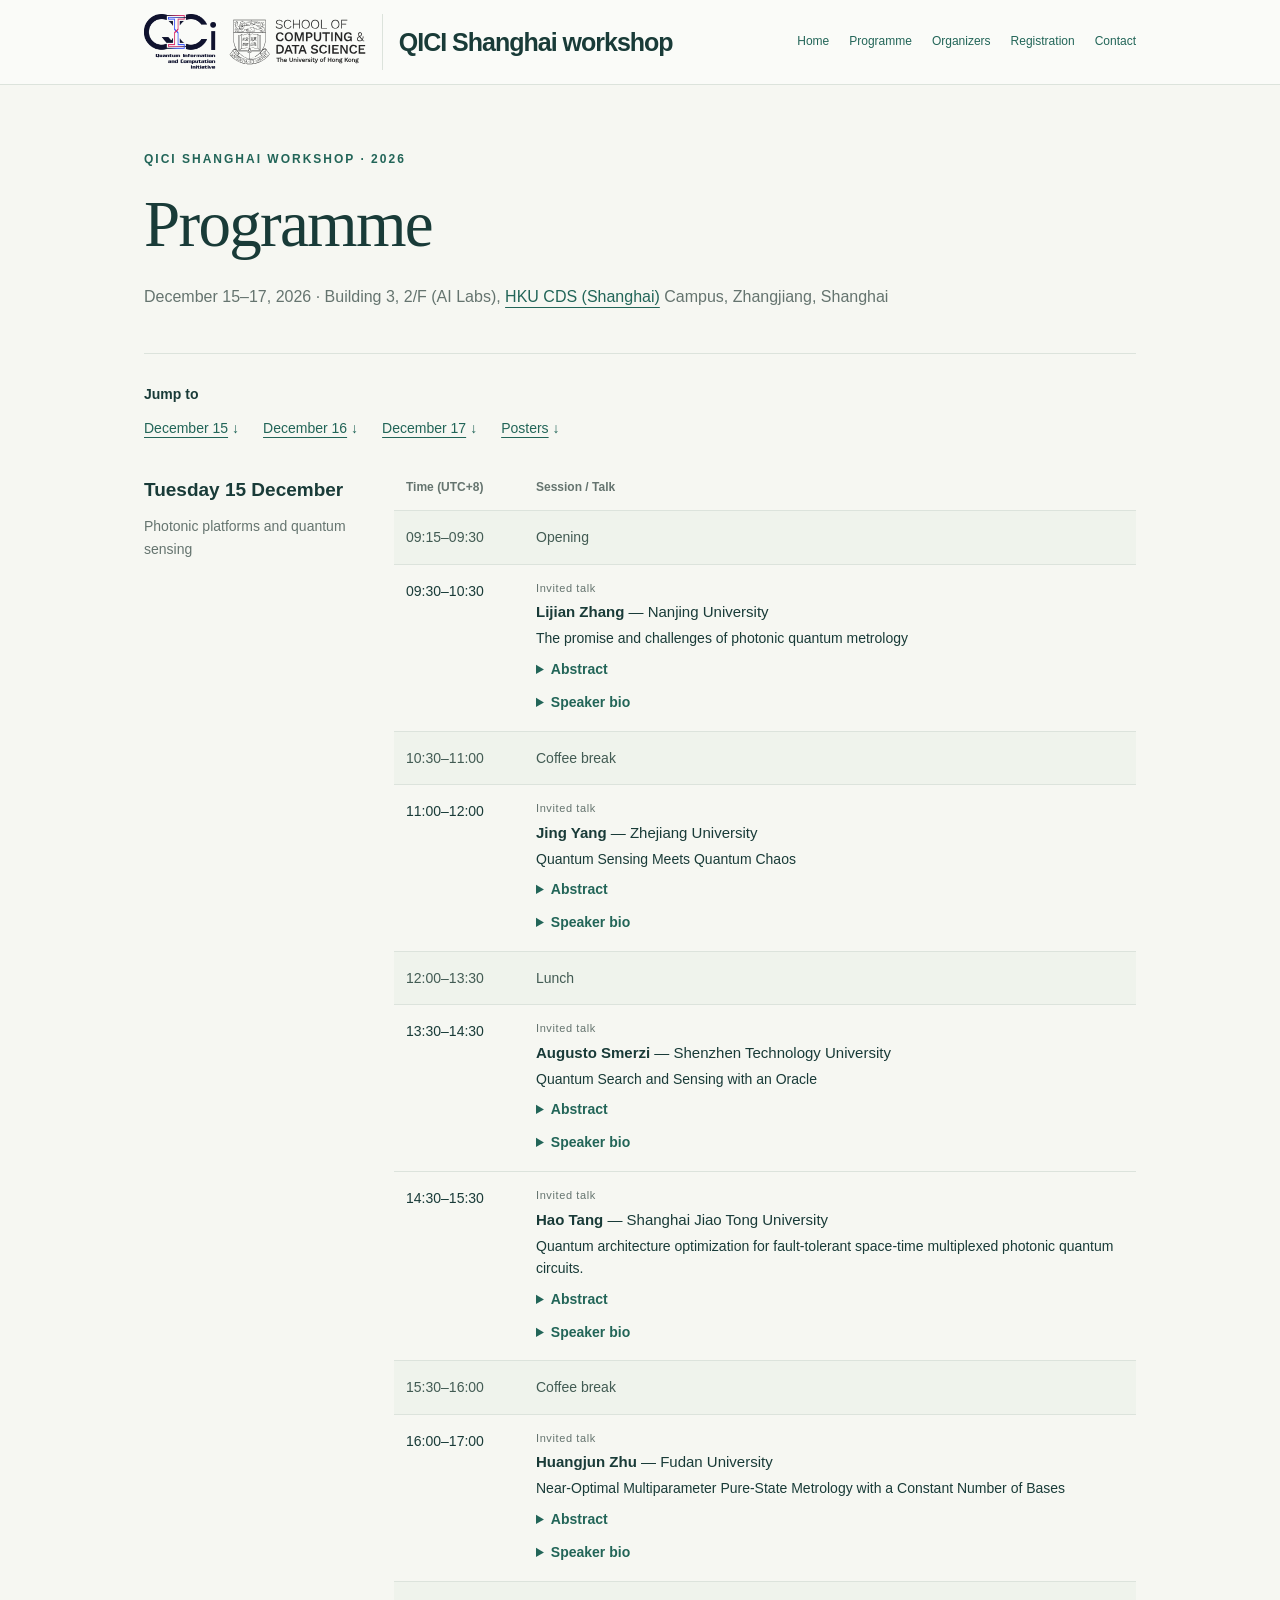
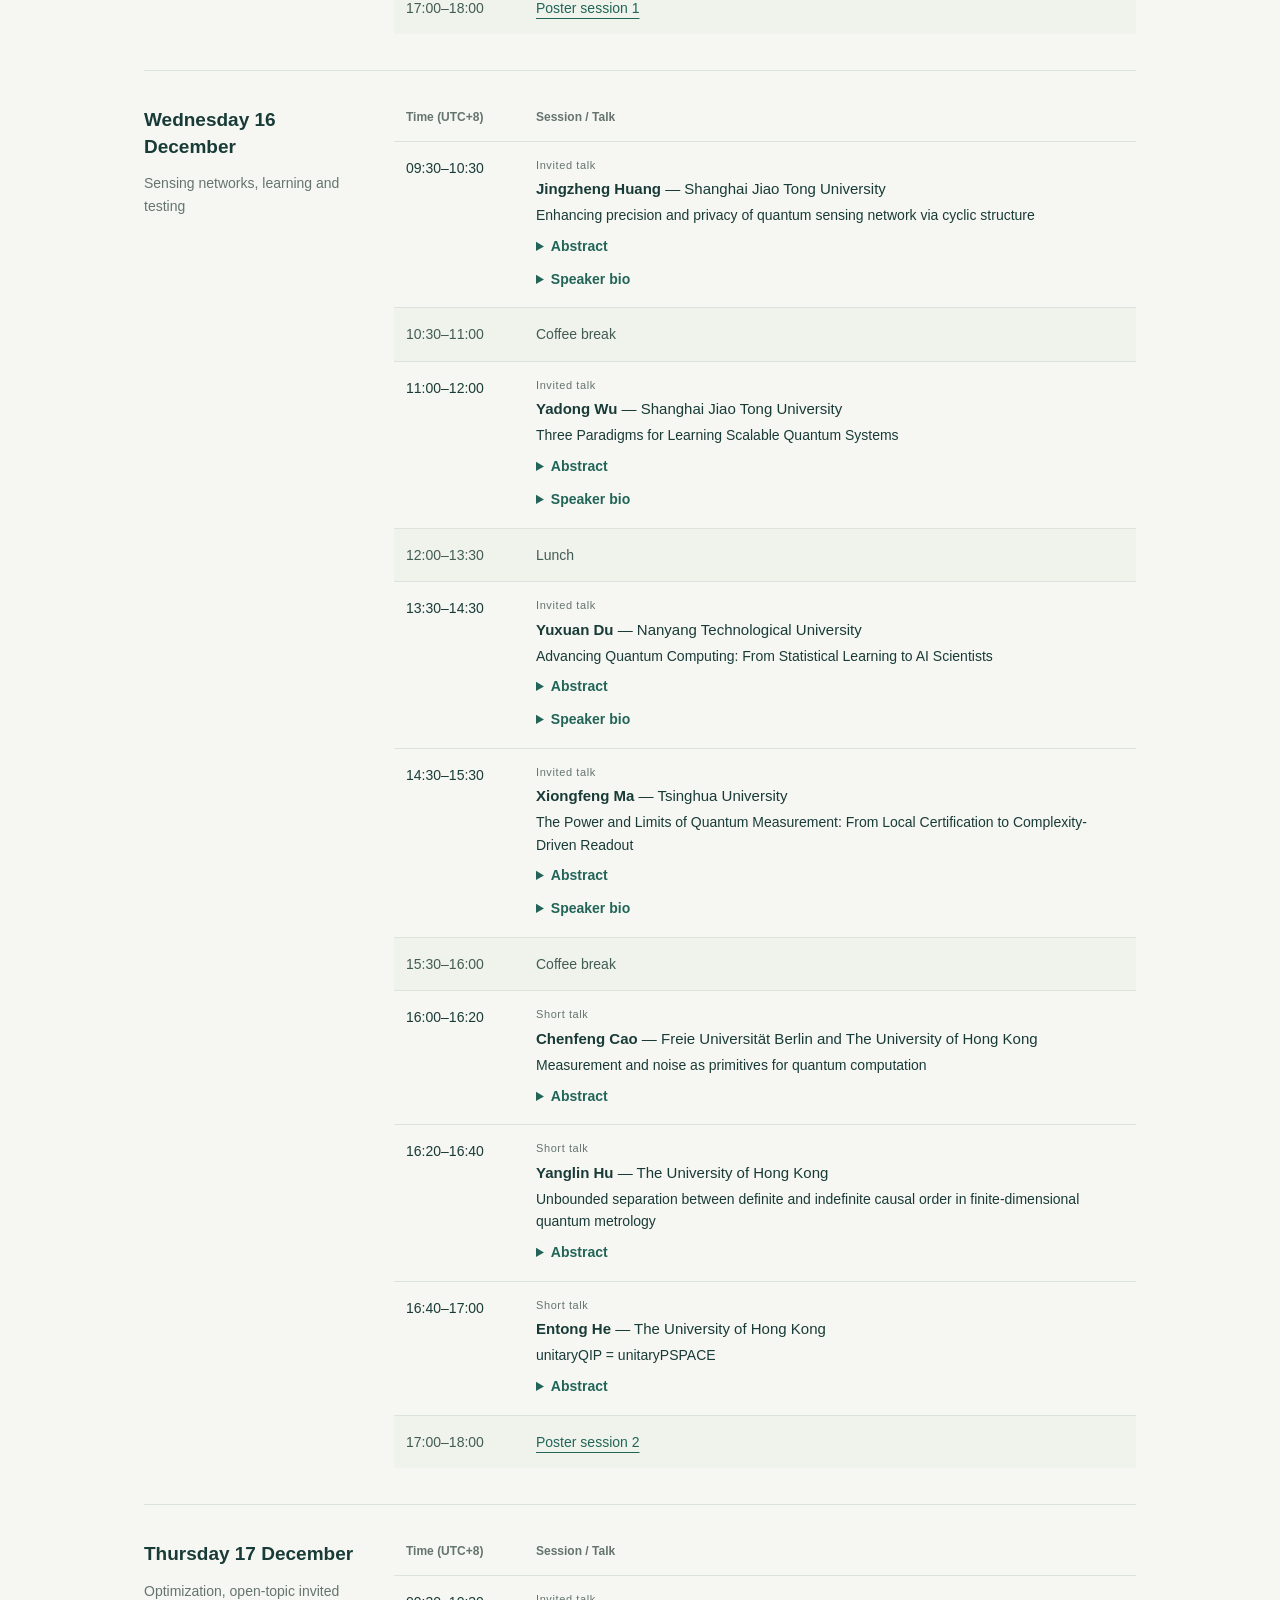
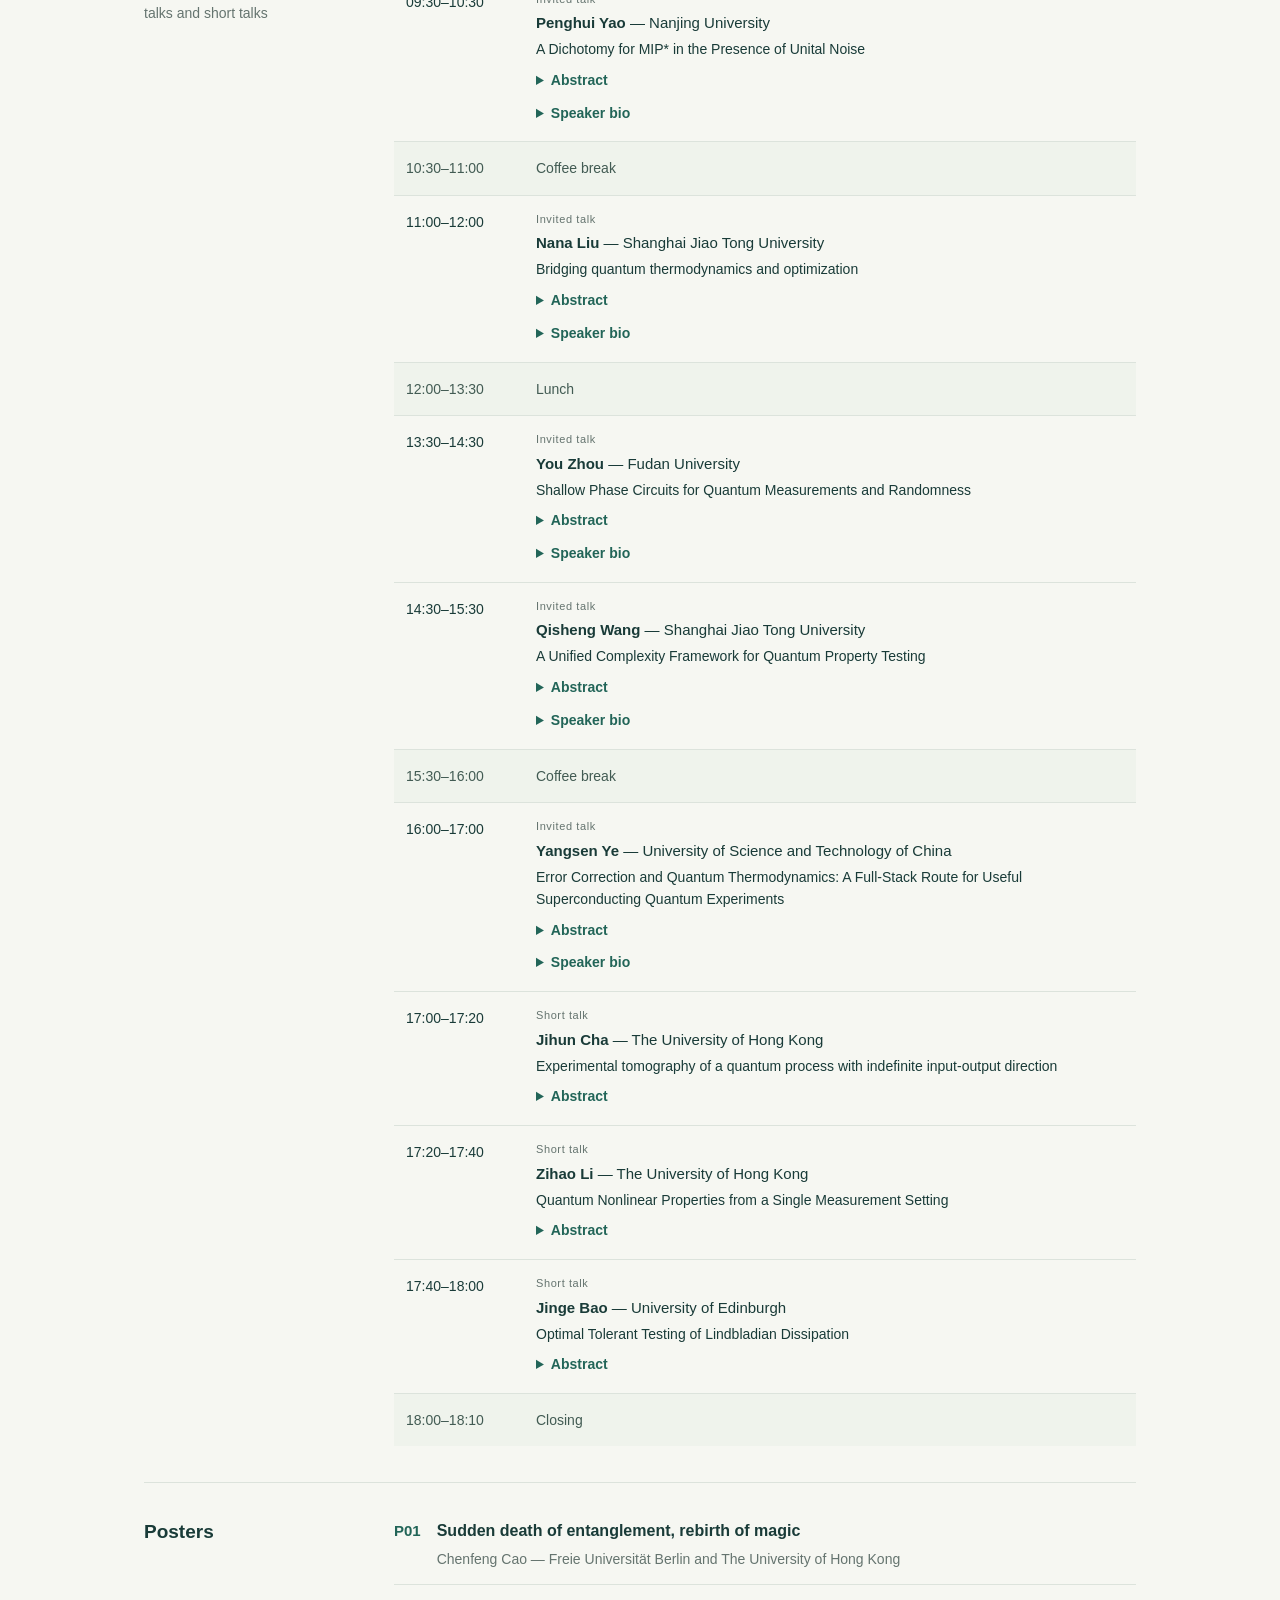
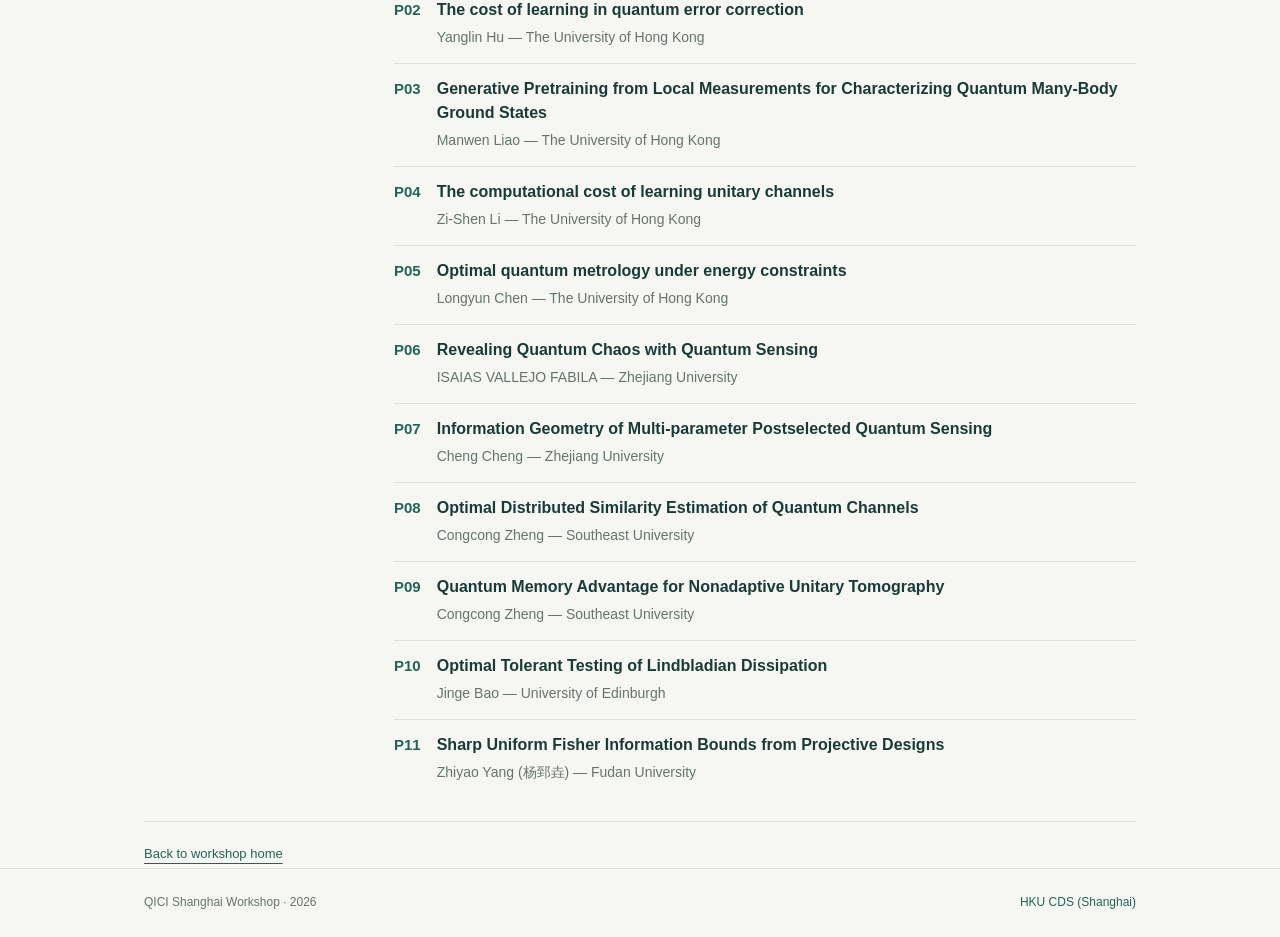
==== commit d9a846dc: "Show speaker affiliations and update Posters and CDS Shanghai links" ====
--- a/programme.html
+++ b/programme.html
@@ -3,7 +3,7 @@
 <head>
 <meta charset="utf-8"><meta name="viewport" content="width=device-width,initial-scale=1">
 <title>Programme — QICI Shanghai Workshop 2026</title>
-<meta name="description" content="QICI Shanghai Workshop. December 15–17, 2026. Venue: Building 3, 2/F (AI Labs), HKU CDS Campus, Zhangjiang, Shanghai. Organized by Quantum Information and Computation Initiative (QICI) at HKU CDS.">
+<meta name="description" content="QICI Shanghai Workshop. December 15–17, 2026. Venue: Building 3, 2/F (AI Labs), HKU CDS (Shanghai) Campus, Zhangjiang, Shanghai. Organized by the Quantum Information and Computation Initiative (QICI) and HKU CDS (Shanghai).">
 <style>
 :root{color-scheme:light;--ink:#193b38;--green:#226558;--muted:#65746f;--line:#dce3dc;--paper:#f6f7f2}*{box-sizing:border-box}html{scroll-behavior:smooth;scroll-padding-top:30px}body{margin:0;background:var(--paper);color:var(--ink);font:16px/1.8 Arial,Helvetica,sans-serif}.wrap{max-width:1080px;margin:auto;padding:0 44px}header{border-bottom:1px solid var(--line);background:#ffffff65}.nav-wrap{display:flex;justify-content:space-between;align-items:center;min-height:84px;gap:30px}.brand{font-weight:700;font-size:25px;letter-spacing:-1px;text-decoration:none;color:var(--ink)}nav{display:flex;gap:8px 20px;flex-wrap:wrap;font-size:12px;justify-content:flex-end;padding:18px 0}.brand{flex-shrink:0}.venue-details{font-size:14px;margin-top:7px}a{color:var(--green);text-underline-offset:5px}nav a{text-decoration:none}a:hover{text-decoration:underline}a:focus-visible{outline:2px solid var(--green);outline-offset:5px}main{padding-bottom:54px}.heading{padding:64px 0 42px;border-bottom:1px solid var(--line);position:relative}.year{font-size:12px;letter-spacing:2px;margin-bottom:16px;color:var(--green);font-weight:600}h1{font-family:Georgia,'Times New Roman',serif;font-size:clamp(43px,6vw,65px);line-height:1.14;letter-spacing:-1.7px;margin:0 0 22px;font-weight:400;max-width:760px}h2{font-size:19px;line-height:1.4;margin:0;font-weight:600}p{margin:0}.organiser{font-size:14px;color:var(--muted);margin-bottom:34px}dl{margin:0}.facts{display:grid;grid-template-columns:1fr 1.5fr;gap:16px}.facts>div{padding:18px 22px;background:#eaf0e8;border-left:2px solid #87a594}.facts dt{font-size:11px;letter-spacing:1.3px;text-transform:uppercase;color:var(--muted);margin-bottom:5px;font-weight:400}.facts dd{font-size:16px}dd{margin:0}.calendar{display:inline-block;margin-top:20px;font-size:13px}section{display:grid;grid-template-columns:220px 1fr;gap:30px;padding:36px 0;border-bottom:1px solid var(--line);scroll-margin-top:30px}.section-content{max-width:720px}.about-text{color:#425b53;line-height:1.9}.tba{color:var(--muted)}.information>div{display:grid;grid-template-columns:210px 1fr;gap:20px;padding:12px 0;border-bottom:1px solid #e4e9e1}.information>div:first-child{padding-top:0}.information>div:last-child{border:0;padding-bottom:0}.information dt{font-weight:400;font-size:14px}.information dd{font-size:14px}.status{display:inline-block;font-size:13px;color:var(--muted);padding:6px 12px;border:1px solid var(--line);border-radius:4px;background:#ffffff60}footer{padding:23px 0;border-top:1px solid var(--line);font-size:12px;color:var(--muted)}.footer-inner{display:flex;justify-content:space-between;gap:20px}footer a{text-decoration:none}@media(max-width:700px){.wrap{padding:0 24px}.nav-wrap{align-items:flex-start;flex-direction:column;gap:10px;padding-top:17px;padding-bottom:17px}nav{gap:8px 18px;font-size:12px;justify-content:flex-start;padding:0}.heading{padding:38px 0 30px}h1{font-size:43px;letter-spacing:-1px}.organiser{margin-bottom:25px}.facts{grid-template-columns:1fr;gap:10px}.facts>div{padding:13px 17px}section{grid-template-columns:1fr;gap:17px;padding:28px 0}.information>div{grid-template-columns:1fr 1fr;gap:12px}.footer-inner{flex-direction:column;gap:3px}}@media(max-width:380px){.information>div{grid-template-columns:1fr;gap:2px}}@media(prefers-reduced-motion:reduce){html{scroll-behavior:auto}}
 
@@ -55,16 +55,16 @@
 <div class="workshop-identity">
   <div class="workshop-logos">
     <img class="qici" src="assets/qici-full.png" width="1035" height="800" alt="Quantum Information and Computation Initiative (QICI)">
-    <img class="cds" src="assets/hku-cds.svg" width="1107" height="373" alt="HKU School of Computing and Data Science">
+    <a href="https://sh.cds.hku.hk/"><img class="cds" src="assets/hku-cds.svg" width="1107" height="373" alt="HKU School of Computing and Data Science (Shanghai)"></a>
   </div>
   <a class="brand" href="index.html#home">QICI Shanghai workshop</a>
 </div>
 <nav aria-label="Main navigation"><a href="index.html#home">Home</a><a href="programme.html" aria-current="page">Programme</a><a href="index.html#organisers">Organizers</a><a href="index.html#registration">Registration</a><a href="index.html#contact">Contact</a></nav></div></header>
-<main class="wrap"><div class="heading"><div class="year">QICI SHANGHAI WORKSHOP · 2026</div><h1>Programme</h1><p class="tba">December 15–17, 2026 · Building 3, 2/F (AI Labs), HKU CDS Campus, Zhangjiang, Shanghai</p></div>
-<div class="programme-note"><p class="jump-label">Jump to</p><nav aria-label="Programme sections"><a href="#dec-15">December 15</a><a href="#dec-16">December 16</a><a href="#dec-17">December 17</a><a href="#posters">Poster titles</a></nav></div>
+<main class="wrap"><div class="heading"><div class="year">QICI SHANGHAI WORKSHOP · 2026</div><h1>Programme</h1><p class="tba">December 15–17, 2026 · Building 3, 2/F (AI Labs), <a href="https://sh.cds.hku.hk/">HKU CDS (Shanghai)</a> Campus, Zhangjiang, Shanghai</p></div>
+<div class="programme-note"><p class="jump-label">Jump to</p><nav aria-label="Programme sections"><a href="#dec-15">December 15</a><a href="#dec-16">December 16</a><a href="#dec-17">December 17</a><a href="#posters">Posters</a></nav></div>
 <section class="programme-day" id="dec-15" aria-labelledby="heading-15"><div><h2 id="heading-15">Tuesday 15 December</h2><p class="day-theme">Photonic platforms and quantum sensing</p></div><div class="schedule"><table><thead><tr><th scope="col">Time (UTC+8)</th><th scope="col">Session / Talk</th></tr></thead><tbody>
 <tr class="break-row"><td class="time"><time datetime="2026-12-15T09:15:00+08:00">09:15</time>–<time datetime="2026-12-15T09:30:00+08:00">09:30</time></td><td>Opening</td></tr>
-<tr><td class="time"><time datetime="2026-12-15T09:30:00+08:00">09:30</time>–<time datetime="2026-12-15T10:30:00+08:00">10:30</time></td><td><span class="session-type">Invited talk</span><strong class="speaker">Lijian Zhang</strong><span class="talk-title">The promise and challenges of photonic quantum metrology</span>
+<tr><td class="time"><time datetime="2026-12-15T09:30:00+08:00">09:30</time>–<time datetime="2026-12-15T10:30:00+08:00">10:30</time></td><td><span class="session-type">Invited talk</span><div class="speaker"><strong>Lijian Zhang</strong> — Nanjing University</div><span class="talk-title">The promise and challenges of photonic quantum metrology</span>
     <details class="talk-abstract">
       <summary aria-label="Abstract for Lijian Zhang’s talk">Abstract</summary>
       <p>Quantum metrology, leveraging quantum resources and manipulation techniques, offers measurement capabilities that surpass the limits of its classical counterpart. It holds the promise of driving key breakthroughs in both fundamental scientific research and practical engineering applications. Consequently, it has emerged as one of the three primary pillars of quantum information technology. Over the past two decades, this field has witnessed remarkable progress, with successful implementations across various physical systems, including photons, atoms, ions, nitrogen-vacancy (NV) centers, and nuclear magnetic resonance (NMR). Among these, photonic systems serve as a crucial platform for quantum precision measurement due to their inherent advantages, such as long coherence time and strong resistance to environmental disturbance. Furthermore, the rich and easily manipulable degrees of freedom of photons make them highly adaptable to a wide range of precision measurement scenarios. The further advancement of photonic quantum metrology relies on the development of technologies for preparing and detecting quantum probe states, the enhancement of system robustness (i.e., improved noise tolerance), and the exploration of novel measurement methodologies tailored for increasingly complex tasks. This presentation will briefly introduce the fundamental principles of photonic quantum metrology, followed by an overview of our recent research progress in quantum interferometry, weak measurement, and multi-parameter quantum precision measurement.</p>
@@ -75,7 +75,7 @@
     </details>
   </td></tr>
 <tr class="break-row"><td class="time"><time datetime="2026-12-15T10:30:00+08:00">10:30</time>–<time datetime="2026-12-15T11:00:00+08:00">11:00</time></td><td>Coffee break</td></tr>
-<tr><td class="time"><time datetime="2026-12-15T11:00:00+08:00">11:00</time>–<time datetime="2026-12-15T12:00:00+08:00">12:00</time></td><td><span class="session-type">Invited talk</span><strong class="speaker">Jing Yang</strong><span class="talk-title">Quantum Sensing Meets Quantum Chaos</span>
+<tr><td class="time"><time datetime="2026-12-15T11:00:00+08:00">11:00</time>–<time datetime="2026-12-15T12:00:00+08:00">12:00</time></td><td><span class="session-type">Invited talk</span><div class="speaker"><strong>Jing Yang</strong> — Zhejiang University</div><span class="talk-title">Quantum Sensing Meets Quantum Chaos</span>
     <details class="talk-abstract">
       <summary aria-label="Abstract for Jing Yang’s talk">Abstract</summary>
       <p>I will discuss quantum sensing in the context of quantum chaotic dynamics. I will show how quantum chaos affects quantum noise and how quantum noise can, in turn, be leveraged to reveal signatures of quantum chaos.</p>
@@ -88,7 +88,7 @@
     </details>
   </td></tr>
 <tr class="break-row"><td class="time"><time datetime="2026-12-15T12:00:00+08:00">12:00</time>–<time datetime="2026-12-15T13:30:00+08:00">13:30</time></td><td>Lunch</td></tr>
-<tr><td class="time"><time datetime="2026-12-15T13:30:00+08:00">13:30</time>–<time datetime="2026-12-15T14:30:00+08:00">14:30</time></td><td><span class="session-type">Invited talk</span><strong class="speaker">Augusto Smerzi</strong><span class="talk-title">Quantum Search and Sensing with an Oracle</span>
+<tr><td class="time"><time datetime="2026-12-15T13:30:00+08:00">13:30</time>–<time datetime="2026-12-15T14:30:00+08:00">14:30</time></td><td><span class="session-type">Invited talk</span><div class="speaker"><strong>Augusto Smerzi</strong> — Shenzhen Technology University</div><span class="talk-title">Quantum Search and Sensing with an Oracle</span>
     <details class="talk-abstract">
       <summary aria-label="Abstract for Augusto Smerzi’s talk">Abstract</summary>
       <p>Quantum computing and quantum metrology are typically regarded as separate branches of quantum technologies. Recent developments are beginning to blur this distinction: an unknown physical signal can directly generate an oracle and become part of a quantum algorithm itself. I will discuss a framework based on coherent quantum histories, in which different sensing evolutions are explored in superposition. The coherent dynamics implements the oracle required for quantum search while retaining metrological information about the underlying physical signal. This opens a route to combining digital quantum search and analog parameter estimation within a single coherent process on a quantum computer.</p>
@@ -98,7 +98,7 @@
       <p>Augusto Smerzi is a Chair Professor at Shenzhen Technology University and holds China’s CJJX Distinguished Talent Award. He was also named a Mercator Fellow by the German Research Foundation (DFG). His research focuses on quantum metrology, particularly the theory of entanglement and the foundations of parameter estimation in quantum systems. He has helped develop the theory of quantum phase estimation and pioneered the use of Fisher information to characterize multipartite entanglement and determine fundamental limits on measurement precision. His early work focused on the nonlinear dynamics of coherent matter waves and in particular on the bosonic Josephson junction and macroscopic quantum self-trapping dynamics.</p>
     </details>
   </td></tr>
-<tr><td class="time"><time datetime="2026-12-15T14:30:00+08:00">14:30</time>–<time datetime="2026-12-15T15:30:00+08:00">15:30</time></td><td><span class="session-type">Invited talk</span><strong class="speaker">Hao Tang</strong><span class="talk-title">Quantum architecture optimization for fault-tolerant space-time multiplexed photonic quantum circuits.</span>
+<tr><td class="time"><time datetime="2026-12-15T14:30:00+08:00">14:30</time>–<time datetime="2026-12-15T15:30:00+08:00">15:30</time></td><td><span class="session-type">Invited talk</span><div class="speaker"><strong>Hao Tang</strong> — Shanghai Jiao Tong University</div><span class="talk-title">Quantum architecture optimization for fault-tolerant space-time multiplexed photonic quantum circuits.</span>
     <details class="talk-abstract">
       <summary aria-label="Abstract for Hao Tang’s talk">Abstract</summary>
       <p>By employing a space-time multiplexing architecture that integrates spatial optical paths, temporal recirculation loops, and high-speed electro-optic tuning into a programmable photonic computing network, we realize large-scale Gaussian boson sampling with scalable computational resources. We further explore the correlation between the time-domain multiplexing architecture and the feature characteristics of time-sequential task data, and optimize the temporal multiplexing architecture accordingly. The proposed approach provides a scalable and programmable route toward integrated photonic quantum computing on thin-film lithium niobate platforms.</p>
@@ -109,7 +109,7 @@
     </details>
   </td></tr>
 <tr class="break-row"><td class="time"><time datetime="2026-12-15T15:30:00+08:00">15:30</time>–<time datetime="2026-12-15T16:00:00+08:00">16:00</time></td><td>Coffee break</td></tr>
-<tr><td class="time"><time datetime="2026-12-15T16:00:00+08:00">16:00</time>–<time datetime="2026-12-15T17:00:00+08:00">17:00</time></td><td><span class="session-type">Invited talk</span><strong class="speaker">Huangjun Zhu</strong><span class="talk-title">Near-Optimal Multiparameter Pure-State Metrology with a Constant Number of Bases</span>
+<tr><td class="time"><time datetime="2026-12-15T16:00:00+08:00">16:00</time>–<time datetime="2026-12-15T17:00:00+08:00">17:00</time></td><td><span class="session-type">Invited talk</span><div class="speaker"><strong>Huangjun Zhu</strong> — Fudan University</div><span class="talk-title">Near-Optimal Multiparameter Pure-State Metrology with a Constant Number of Bases</span>
     <details class="talk-abstract">
       <summary aria-label="Abstract for Huangjun Zhu’s talk">Abstract</summary>
       <p>Multiparameter pure-state metrology is limited by the incompatibility of measurements optimized for different parameters. We characterize uniform sensitivity by the Fisher floor, the smallest fraction of the quantum Fisher information (QFI) retained over all pure states and parameter directions. We prove that a constant number of fixed orthonormal bases suffices for a nearly optimal Fisher floor, independently of the Hilbert-space dimension <math xmlns="http://www.w3.org/1998/Math/MathML"><semantics><mrow><mi>d</mi></mrow><annotation encoding="application/x-tex">d</annotation></semantics></math>. With high probability, five independent Haar bases already achieve a positive, dimension-independent floor, and larger constant families achieve approximate universal Fisher symmetry: they retain nearly one half of the QFI in every direction, the largest uniform fraction permitted by measurement incompatibility. The basis count is optimal up to a logarithmic factor in inverse accuracy in the large-<math xmlns="http://www.w3.org/1998/Math/MathML"><semantics><mrow><mi>d</mi></mrow><annotation encoding="application/x-tex">d</annotation></semantics></math> limit. By contrast, complete mutually unbiased bases, when they exist, minimize mean Fisher anisotropy among mixtures of <math xmlns="http://www.w3.org/1998/Math/MathML"><semantics><mrow><mi>d</mi><mo>+</mo><mn>1</mn></mrow><annotation encoding="application/x-tex">d+1</annotation></semantics></math> bases, yet their Fisher floor is only <math xmlns="http://www.w3.org/1998/Math/MathML"><semantics><mrow><mn>1</mn><mi mathvariant="normal">/</mi><mo stretchy="false">(</mo><mi>d</mi><mo>+</mo><mn>1</mn><mo stretchy="false">)</mo></mrow><annotation encoding="application/x-tex">1/(d+1)</annotation></semantics></math>: optimal average balance does not ensure uniform sensitivity.</p>
@@ -122,7 +122,7 @@
 <tr class="break-row"><td class="time"><time datetime="2026-12-15T17:00:00+08:00">17:00</time>–<time datetime="2026-12-15T18:00:00+08:00">18:00</time></td><td><a href="#posters">Poster session 1</a></td></tr>
 </tbody></table></div></section>
 <section class="programme-day" id="dec-16" aria-labelledby="heading-16"><div><h2 id="heading-16">Wednesday 16 December</h2><p class="day-theme">Sensing networks, learning and testing</p></div><div class="schedule"><table><thead><tr><th scope="col">Time (UTC+8)</th><th scope="col">Session / Talk</th></tr></thead><tbody>
-<tr><td class="time"><time datetime="2026-12-16T09:30:00+08:00">09:30</time>–<time datetime="2026-12-16T10:30:00+08:00">10:30</time></td><td><span class="session-type">Invited talk</span><strong class="speaker">Jingzheng Huang</strong><span class="talk-title">Enhancing precision and privacy of quantum sensing network via cyclic structure</span>
+<tr><td class="time"><time datetime="2026-12-16T09:30:00+08:00">09:30</time>–<time datetime="2026-12-16T10:30:00+08:00">10:30</time></td><td><span class="session-type">Invited talk</span><div class="speaker"><strong>Jingzheng Huang</strong> — Shanghai Jiao Tong University</div><span class="talk-title">Enhancing precision and privacy of quantum sensing network via cyclic structure</span>
     <details class="talk-abstract">
       <summary aria-label="Abstract for Jingzheng Huang’s talk">Abstract</summary>
       <p>Sensing networks underpin applications ranging from fundamental physics to real-world engineering. Distributed quantum sensing (DQS) can improve measurement performance, but existing protocols typically require multipartite entanglement, which poses substantial challenges for scalable implementation. Moreover, as sensor networks become increasingly interconnected, information sharing among multiple users poses potential risks of information leakage, making privacy protection a critical challenge. To address these challenges, we report two of our recent works: 1) We introduce a DQS protocol based on bidirectional causal routing in a cyclic network, where a single probe sequentially interrogates M independent sensors along two opposite causal routes. By exploiting the noncommutativity between inter-sensor propagation and local sensing operations, the protocol turns propagation from a passive transport process into a source of sensing information, yielding an asymptotic 1/M² scaling of the estimation precision without multipartite entanglement. We experimentally demonstrate the protocol for distributed beam-tilt sensing in a free-space quantum optical network comprising up to 9 sensors, achieving picoradian-level precision in estimating the average tilt angle. 2) We evaluate the maximum information leakage ratio (MILR) for sensing network privacy, and then adding probe squeezing to our cyclic network scheme for privacy enhancement. Here, causal-order switching harnesses intrinsic network propagation dynamics for privacy encoding, while probe squeezing suppresses information leakage through quantum channels and improves global estimation precision. These mechanisms enable an asymptotic exponential enhancement on the privacy with the squeezing level. We experimentally demonstrate this mechanism in distributed beam-tilt sensing using spatially structured light without requiring nonclassical light sources. These results together, identify intrinsic network propagation dynamics as a resource for scalable distributed quantum sensing, which opens a new avenue for continuous-variable sensing networks that combine high precision with enhanced privacy.</p>
@@ -133,7 +133,7 @@
     </details>
   </td></tr>
 <tr class="break-row"><td class="time"><time datetime="2026-12-16T10:30:00+08:00">10:30</time>–<time datetime="2026-12-16T11:00:00+08:00">11:00</time></td><td>Coffee break</td></tr>
-<tr><td class="time"><time datetime="2026-12-16T11:00:00+08:00">11:00</time>–<time datetime="2026-12-16T12:00:00+08:00">12:00</time></td><td><span class="session-type">Invited talk</span><strong class="speaker">Yadong Wu</strong><span class="talk-title">Three Paradigms for Learning Scalable Quantum Systems</span>
+<tr><td class="time"><time datetime="2026-12-16T11:00:00+08:00">11:00</time>–<time datetime="2026-12-16T12:00:00+08:00">12:00</time></td><td><span class="session-type">Invited talk</span><div class="speaker"><strong>Yadong Wu</strong> — Shanghai Jiao Tong University</div><span class="talk-title">Three Paradigms for Learning Scalable Quantum Systems</span>
     <details class="talk-abstract">
       <summary aria-label="Abstract for Yadong Wu’s talk">Abstract</summary>
       <p>Efficiently characterizing scalable quantum systems remains a central challenge in quantum science, primarily due to the exponential growth of Hilbert-space dimensionality with system size. Recent advances in artificial intelligence (AI), particularly in high-dimensional pattern recognition and function approximation, offer promising new approaches to addressing this challenge. Depending on how prior knowledge is incorporated and learning architectures are designed, AI-based approaches to quantum system characterization can be broadly classified into three complementary paradigms: machine learning, deep learning, and language models. In this talk, I will introduce these three paradigms and discuss how each contributes to the characterization of scalable quantum systems. Particular attention will be given to two recent research directions: predicting Wigner functions of bosonic quantum systems and predicting classical shadows of many-body quantum states.</p>
@@ -144,7 +144,7 @@
     </details>
   </td></tr>
 <tr class="break-row"><td class="time"><time datetime="2026-12-16T12:00:00+08:00">12:00</time>–<time datetime="2026-12-16T13:30:00+08:00">13:30</time></td><td>Lunch</td></tr>
-<tr><td class="time"><time datetime="2026-12-16T13:30:00+08:00">13:30</time>–<time datetime="2026-12-16T14:30:00+08:00">14:30</time></td><td><span class="session-type">Invited talk</span><strong class="speaker">Yuxuan Du</strong><span class="talk-title">Advancing Quantum Computing: From Statistical Learning to AI Scientists</span>
+<tr><td class="time"><time datetime="2026-12-16T13:30:00+08:00">13:30</time>–<time datetime="2026-12-16T14:30:00+08:00">14:30</time></td><td><span class="session-type">Invited talk</span><div class="speaker"><strong>Yuxuan Du</strong> — Nanyang Technological University</div><span class="talk-title">Advancing Quantum Computing: From Statistical Learning to AI Scientists</span>
     <details class="talk-abstract">
       <summary aria-label="Abstract for Yuxuan Du’s talk">Abstract</summary>
       <p>Quantum computing promises to expand the frontiers of scientific discovery, yet scarce and imperfect hardware continues to limit its potential. This talk explores how AI can help overcome these barriers, from statistical learning to AI scientists. First, I will introduce learning-based surrogates that leverage limited quantum measurements to predict outcomes under new conditions, enabling applications such as digital quantum simulation, including regimes beyond the reach of efficient classical simulation. Second, I will present two AI scientists that advance quantum computing by discovering quantum error-correcting codes and accelerating computational quantum science. These advances illustrate how AI can transform both the use and development of quantum computers, paving the way toward more reliable and powerful quantum technologies.</p>
@@ -154,7 +154,7 @@
       <p>Yuxuan Du is an Assistant Professor at Nanyang Technological University, specializing in quantum AI, quantum learning theory, and AI for quantum science. His research has appeared in leading venues, including Nature Reviews Physics, Nature Communications, Physical Review Letters, and IEEE TPAMI, and has been featured by Phys.org and MIT Technology Review. He serves on the editorial boards of ACM Transactions on Quantum Computing, Quantum Machine Intelligence, and Neural Networks, and as an Area Chair for NeurIPS, ICML, and ICLR. His distinctions include NeurIPS 2026 Top Area Chair, AAAI 2027 New Faculty Highlights, the ACM SIGSOFT Distinguished Paper Award (ASE 2026), and Stanford/Elsevier's World's Top 2% Scientists recognition.</p>
     </details>
   </td></tr>
-<tr><td class="time"><time datetime="2026-12-16T14:30:00+08:00">14:30</time>–<time datetime="2026-12-16T15:30:00+08:00">15:30</time></td><td><span class="session-type">Invited talk</span><strong class="speaker">Xiongfeng Ma</strong><span class="talk-title">The Power and Limits of Quantum Measurement: From Local Certification to Complexity-Driven Readout</span>
+<tr><td class="time"><time datetime="2026-12-16T14:30:00+08:00">14:30</time>–<time datetime="2026-12-16T15:30:00+08:00">15:30</time></td><td><span class="session-type">Invited talk</span><div class="speaker"><strong>Xiongfeng Ma</strong> — Tsinghua University</div><span class="talk-title">The Power and Limits of Quantum Measurement: From Local Certification to Complexity-Driven Readout</span>
     <details class="talk-abstract">
       <summary aria-label="Abstract for Xiongfeng Ma’s talk">Abstract</summary>
       <p>How much can we learn about a many-body quantum system from measurements, and what resources do we need? I will first introduce *localizable quantumness*. Local measurements on most of a system leave robust signatures of its global properties in the ensemble of conditional states on a small remaining subsystem. This lets us certify multipartite entanglement, circuit complexity, quantum magic, and state fidelity using nonadaptive local Pauli measurements, with sample complexity and noise tolerance independent of system size for broad classes of states. I will then discuss the cost of preparing and cloning conditional states. For random circuits and certain strongly interacting dynamics, the gate cost of preparing these states can scale with the full circuit volume, even when measurements and postselection are allowed. Cloning individual states from an unknown ensemble can require exponentially many copies of its purification. Polynomial-size preparation circuits can remove this sample barrier. Under standard complexity assumptions, cloning can still be computationally hard even when the circuit is known. Finally, I will present a hidden-to-visible transition in quantum observation. Below an architecture-dependent depth scale, some pure-state encodings reveal only an exponentially small fraction of their quantum Fisher information to any allowed readout. Above that scale, randomized measurements based on approximate unitary 3-designs recover a constant fraction for any pure-state encoding.</p>
@@ -165,19 +165,19 @@
     </details>
   </td></tr>
 <tr class="break-row"><td class="time"><time datetime="2026-12-16T15:30:00+08:00">15:30</time>–<time datetime="2026-12-16T16:00:00+08:00">16:00</time></td><td>Coffee break</td></tr>
-<tr><td class="time"><time datetime="2026-12-16T16:00:00+08:00">16:00</time>–<time datetime="2026-12-16T16:20:00+08:00">16:20</time></td><td><span class="session-type">Short talk</span><strong class="speaker">Chenfeng Cao</strong><span class="talk-title">Measurement and noise as primitives for quantum computation</span>
+<tr><td class="time"><time datetime="2026-12-16T16:00:00+08:00">16:00</time>–<time datetime="2026-12-16T16:20:00+08:00">16:20</time></td><td><span class="session-type">Short talk</span><div class="speaker"><strong>Chenfeng Cao</strong> — Freie Universität Berlin and The University of Hong Kong</div><span class="talk-title">Measurement and noise as primitives for quantum computation</span>
     <details class="talk-abstract">
       <summary aria-label="Abstract for Chenfeng Cao’s talk">Abstract</summary>
       <p>Measurement and noise are usually the enemies of quantum computation: one collapses superpositions, the other destroys coherence. I will argue that both are computational resources, and that much of their power depends on who keeps the record they leave behind. With feedforward on the measurement record, shallow circuits escape their light cone—every n-qubit unitary can be implemented exactly in constant depth—and free fermions, otherwise simulable by determinants, become hard to sample without any interaction. Noise can help even when nobody keeps its record: local dissipation that irreversibly kills entanglement can also revive magic. Keeping that record can change the computational class itself: at a fixed thermal exposure, the same processor is classically simulable or quantum universal depending on which environmental records its controller retains.</p>
     </details>
   </td></tr>
-<tr><td class="time"><time datetime="2026-12-16T16:20:00+08:00">16:20</time>–<time datetime="2026-12-16T16:40:00+08:00">16:40</time></td><td><span class="session-type">Short talk</span><strong class="speaker">Yanglin Hu</strong><span class="talk-title">Unbounded separation between definite and indefinite causal order in finite-dimensional quantum metrology</span>
+<tr><td class="time"><time datetime="2026-12-16T16:20:00+08:00">16:20</time>–<time datetime="2026-12-16T16:40:00+08:00">16:40</time></td><td><span class="session-type">Short talk</span><div class="speaker"><strong>Yanglin Hu</strong> — The University of Hong Kong</div><span class="talk-title">Unbounded separation between definite and indefinite causal order in finite-dimensional quantum metrology</span>
     <details class="talk-abstract">
       <summary aria-label="Abstract for Yanglin Hu’s talk">Abstract</summary>
       <p>Indefinite causal order is known to offer enhancements in quantum metrology, notably including an unbounded advantage in the measurement of a geometric phase of a harmonic oscillator. This advantage, however, is specific to the infinite dimensional setting, and its finite dimensional analogue remains elusive, with recent findings suggesting that advantages in finite dimensions may be fundamentally limited to bounded constant factors. Here we show that, in fact, arbitrarily large advantages arise for finite dimensional systems in the finite sample regime. Specifically, we establish an unbounded separation between definite and indefinite causal order in the estimation of a geometric phase associated to two sets of <math xmlns="http://www.w3.org/1998/Math/MathML"><semantics><mrow><mi>N</mi></mrow><annotation encoding="application/x-tex">N</annotation></semantics></math> displacements generated by discrete position and momentum operators on a <math xmlns="http://www.w3.org/1998/Math/MathML"><semantics><mrow><mi>d</mi></mrow><annotation encoding="application/x-tex">d</annotation></semantics></math>-dimensional quantum system: for any given constant <math xmlns="http://www.w3.org/1998/Math/MathML"><semantics><mrow><mi>R</mi></mrow><annotation encoding="application/x-tex">R</annotation></semantics></math>, there exist values of <math xmlns="http://www.w3.org/1998/Math/MathML"><semantics><mrow><mi>N</mi></mrow><annotation encoding="application/x-tex">N</annotation></semantics></math> and <math xmlns="http://www.w3.org/1998/Math/MathML"><semantics><mrow><mi>d</mi><mo>=</mo><mi mathvariant="normal">Ω</mi><mo stretchy="false">(</mo><msup><mi>N</mi><mn>2</mn></msup><mo stretchy="false">)</mo></mrow><annotation encoding="application/x-tex">d=\Omega(N^2)</annotation></semantics></math> such that a strategy with indefinite order uses an initial probe with <math xmlns="http://www.w3.org/1998/Math/MathML"><semantics><mrow><mi>R</mi></mrow><annotation encoding="application/x-tex">R</annotation></semantics></math> times less energy than the probe required by every strategy with definite order achieving the same mean squared error, whenever the number of measurement shots <math xmlns="http://www.w3.org/1998/Math/MathML"><semantics><mrow><mi>ν</mi></mrow><annotation encoding="application/x-tex">\nu</annotation></semantics></math> is bounded as <math xmlns="http://www.w3.org/1998/Math/MathML"><semantics><mrow><mi>ν</mi><mo>=</mo><mi mathvariant="script">O</mi><mo stretchy="false">(</mo><mi>exp</mi><mo>⁡</mo><mo stretchy="false">(</mo><mi>π</mi><mi>d</mi><mi mathvariant="normal">/</mi><mn>16</mn><mo stretchy="false">)</mo><mi mathvariant="normal">/</mi><mi mathvariant="normal">poly</mi><mo>⁡</mo><mo stretchy="false">(</mo><mi>d</mi><mo stretchy="false">)</mo><mo stretchy="false">)</mo></mrow><annotation encoding="application/x-tex">\nu=\mathcal{O}(\exp(\pi d/16)/\poly(d))</annotation></semantics></math>. In other words, indefinite order offers an energy saving that grows arbitrarily large with the parameters of the problem. To prove this result, we establish an approximate Weyl relation for discrete Gaussian wavepackets, which is of independent technical interest.</p>
     </details>
   </td></tr>
-<tr><td class="time"><time datetime="2026-12-16T16:40:00+08:00">16:40</time>–<time datetime="2026-12-16T17:00:00+08:00">17:00</time></td><td><span class="session-type">Short talk</span><strong class="speaker">Entong He</strong><span class="talk-title">unitaryQIP = unitaryPSPACE</span>
+<tr><td class="time"><time datetime="2026-12-16T16:40:00+08:00">16:40</time>–<time datetime="2026-12-16T17:00:00+08:00">17:00</time></td><td><span class="session-type">Short talk</span><div class="speaker"><strong>Entong He</strong> — The University of Hong Kong</div><span class="talk-title">unitaryQIP = unitaryPSPACE</span>
     <details class="talk-abstract">
       <summary aria-label="Abstract for Entong He’s talk">Abstract</summary>
       <p>Unitary synthesis complexity studies the computational cost of applying a target unitary to an unknown quantum state, extending complexity theory beyond its traditional focus on problems with classical inputs and outputs. Rosenthal and Yuen (ITCS 2022) introduced two complexity classes for unitary synthesis: <math xmlns="http://www.w3.org/1998/Math/MathML"><semantics><mrow><mi mathvariant="sans-serif">u</mi><mi mathvariant="sans-serif">n</mi><mi mathvariant="sans-serif">i</mi><mi mathvariant="sans-serif">t</mi><mi mathvariant="sans-serif">a</mi><mi mathvariant="sans-serif">r</mi><mi mathvariant="sans-serif">y</mi><mi mathvariant="sans-serif">Q</mi><mi mathvariant="sans-serif">I</mi><mi mathvariant="sans-serif">P</mi></mrow><annotation encoding="application/x-tex">\mathsf{unitaryQIP}</annotation></semantics></math> and <math xmlns="http://www.w3.org/1998/Math/MathML"><semantics><mrow><mi mathvariant="sans-serif">u</mi><mi mathvariant="sans-serif">n</mi><mi mathvariant="sans-serif">i</mi><mi mathvariant="sans-serif">t</mi><mi mathvariant="sans-serif">a</mi><mi mathvariant="sans-serif">r</mi><mi mathvariant="sans-serif">y</mi><mi mathvariant="sans-serif">P</mi><mi mathvariant="sans-serif">S</mi><mi mathvariant="sans-serif">P</mi><mi mathvariant="sans-serif">A</mi><mi mathvariant="sans-serif">C</mi><mi mathvariant="sans-serif">E</mi></mrow><annotation encoding="application/x-tex">\mathsf{unitaryPSPACE}</annotation></semantics></math> for the unitary families implementable via interactive proofs and in polynomial space, respectively. In this work, we prove the equality <math xmlns="http://www.w3.org/1998/Math/MathML"><semantics><mrow><mrow><mi mathvariant="sans-serif">u</mi><mi mathvariant="sans-serif">n</mi><mi mathvariant="sans-serif">i</mi><mi mathvariant="sans-serif">t</mi><mi mathvariant="sans-serif">a</mi><mi mathvariant="sans-serif">r</mi><mi mathvariant="sans-serif">y</mi><mi mathvariant="sans-serif">Q</mi><mi mathvariant="sans-serif">I</mi><mi mathvariant="sans-serif">P</mi></mrow><mo>=</mo><mrow><mi mathvariant="sans-serif">u</mi><mi mathvariant="sans-serif">n</mi><mi mathvariant="sans-serif">i</mi><mi mathvariant="sans-serif">t</mi><mi mathvariant="sans-serif">a</mi><mi mathvariant="sans-serif">r</mi><mi mathvariant="sans-serif">y</mi><mi mathvariant="sans-serif">P</mi><mi mathvariant="sans-serif">S</mi><mi mathvariant="sans-serif">P</mi><mi mathvariant="sans-serif">A</mi><mi mathvariant="sans-serif">C</mi><mi mathvariant="sans-serif">E</mi></mrow></mrow><annotation encoding="application/x-tex">\mathsf{unitaryQIP}=\mathsf{unitaryPSPACE}</annotation></semantics></math> and thereby establish a unitary-complexity analogue of <math xmlns="http://www.w3.org/1998/Math/MathML"><semantics><mrow><mrow><mi mathvariant="sans-serif">Q</mi><mi mathvariant="sans-serif">I</mi><mi mathvariant="sans-serif">P</mi></mrow><mo>=</mo><mrow><mi mathvariant="sans-serif">P</mi><mi mathvariant="sans-serif">S</mi><mi mathvariant="sans-serif">P</mi><mi mathvariant="sans-serif">A</mi><mi mathvariant="sans-serif">C</mi><mi mathvariant="sans-serif">E</mi></mrow></mrow><annotation encoding="application/x-tex">\mathsf{QIP} = \mathsf{PSPACE}</annotation></semantics></math> (Jain, Ji, Upadhyay, and Watrous, J. ACM 2011) and <math xmlns="http://www.w3.org/1998/Math/MathML"><semantics><mrow><mrow><mi mathvariant="sans-serif">s</mi><mi mathvariant="sans-serif">t</mi><mi mathvariant="sans-serif">a</mi><mi mathvariant="sans-serif">t</mi><mi mathvariant="sans-serif">e</mi><mi mathvariant="sans-serif">Q</mi><mi mathvariant="sans-serif">I</mi><mi mathvariant="sans-serif">P</mi></mrow><mo>=</mo><mrow><mi mathvariant="sans-serif">s</mi><mi mathvariant="sans-serif">t</mi><mi mathvariant="sans-serif">a</mi><mi mathvariant="sans-serif">t</mi><mi mathvariant="sans-serif">e</mi><mi mathvariant="sans-serif">P</mi><mi mathvariant="sans-serif">S</mi><mi mathvariant="sans-serif">P</mi><mi mathvariant="sans-serif">A</mi><mi mathvariant="sans-serif">C</mi><mi mathvariant="sans-serif">E</mi></mrow></mrow><annotation encoding="application/x-tex">\mathsf{stateQIP}=\mathsf{statePSPACE}</annotation></semantics></math> (Rosenthal and Yuen, ITCS 2022; Metger and Yuen, FOCS 2023).</p>
@@ -188,7 +188,7 @@
 <tr class="break-row"><td class="time"><time datetime="2026-12-16T17:00:00+08:00">17:00</time>–<time datetime="2026-12-16T18:00:00+08:00">18:00</time></td><td><a href="#posters">Poster session 2</a></td></tr>
 </tbody></table></div></section>
 <section class="programme-day" id="dec-17" aria-labelledby="heading-17"><div><h2 id="heading-17">Thursday 17 December</h2><p class="day-theme">Optimization, open-topic invited talks and short talks</p></div><div class="schedule"><table><thead><tr><th scope="col">Time (UTC+8)</th><th scope="col">Session / Talk</th></tr></thead><tbody>
-<tr><td class="time"><time datetime="2026-12-17T09:30:00+08:00">09:30</time>–<time datetime="2026-12-17T10:30:00+08:00">10:30</time></td><td><span class="session-type">Invited talk</span><strong class="speaker">Penghui Yao</strong><span class="talk-title">A Dichotomy for MIP* in the Presence of Unital Noise</span>
+<tr><td class="time"><time datetime="2026-12-17T09:30:00+08:00">09:30</time>–<time datetime="2026-12-17T10:30:00+08:00">10:30</time></td><td><span class="session-type">Invited talk</span><div class="speaker"><strong>Penghui Yao</strong> — Nanjing University</div><span class="talk-title">A Dichotomy for MIP* in the Presence of Unital Noise</span>
     <details class="talk-abstract">
       <summary aria-label="Abstract for Penghui Yao’s talk">Abstract</summary>
       <p>How much computational power can two quantum provers retain when their shared entanglement is noisy? I will discuss a complete classification for two-prover, one-round interactive proofs in which the provers share copies of an EPR pair affected by unital qubit noise. The resulting class is NEXP if the shared state is separable or has quantum maximal correlation strictly less than one. If the state is entangled and its maximal correlation is one, the class is RE. I will also describe two ingredients of the proof: a low-degree approximation that preserves positivity and a dimension-reduction technique we call Pauli folding. This is joint work with Yangjing Dong, Zhenyu Jiang, Minglong Qin, and Haigang Zhou.</p>
@@ -199,7 +199,7 @@
     </details>
   </td></tr>
 <tr class="break-row"><td class="time"><time datetime="2026-12-17T10:30:00+08:00">10:30</time>–<time datetime="2026-12-17T11:00:00+08:00">11:00</time></td><td>Coffee break</td></tr>
-<tr><td class="time"><time datetime="2026-12-17T11:00:00+08:00">11:00</time>–<time datetime="2026-12-17T12:00:00+08:00">12:00</time></td><td><span class="session-type">Invited talk</span><strong class="speaker">Nana Liu</strong><span class="talk-title">Bridging quantum thermodynamics and optimization</span>
+<tr><td class="time"><time datetime="2026-12-17T11:00:00+08:00">11:00</time>–<time datetime="2026-12-17T12:00:00+08:00">12:00</time></td><td><span class="session-type">Invited talk</span><div class="speaker"><strong>Nana Liu</strong> — Shanghai Jiao Tong University</div><span class="talk-title">Bridging quantum thermodynamics and optimization</span>
     <details class="talk-abstract">
       <summary aria-label="Abstract for Nana Liu’s talk">Abstract</summary>
       <p>Quantum thermodynamics offers a unifying route to quantum algorithms for semidefinite programming (SDP), linking a central tool of optimization to the physics of thermal states. The connection begins with finding a quantum system’s lowest energy while fixing the expectation values of conserved quantities. This is an SDP over quantum states, even when the conserved quantities are represented by noncommuting observables.</p>
@@ -212,7 +212,7 @@
     </details>
   </td></tr>
 <tr class="break-row"><td class="time"><time datetime="2026-12-17T12:00:00+08:00">12:00</time>–<time datetime="2026-12-17T13:30:00+08:00">13:30</time></td><td>Lunch</td></tr>
-<tr><td class="time"><time datetime="2026-12-17T13:30:00+08:00">13:30</time>–<time datetime="2026-12-17T14:30:00+08:00">14:30</time></td><td><span class="session-type">Invited talk</span><strong class="speaker">You Zhou</strong><span class="talk-title">Shallow Phase Circuits for Quantum Measurements and Randomness</span>
+<tr><td class="time"><time datetime="2026-12-17T13:30:00+08:00">13:30</time>–<time datetime="2026-12-17T14:30:00+08:00">14:30</time></td><td><span class="session-type">Invited talk</span><div class="speaker"><strong>You Zhou</strong> — Fudan University</div><span class="talk-title">Shallow Phase Circuits for Quantum Measurements and Randomness</span>
     <details class="talk-abstract">
       <summary aria-label="Abstract for You Zhou’s talk">Abstract</summary>
       <p>Randomized measurements and quantum randomness are essential tools for quantum information processing, yet their implementation can require substantial quantum resources. In this talk, I will present resource-efficient approaches based on shallow phase circuits built from commuting phase gates and local operations. I will discuss robust phase shadows for estimating global quantum properties under gate-dependent noise, shallow phase shadows for estimating stabilizer-state fidelities at constant circuit depth, and approximate quantum projective designs with relative-error guarantees and constant adaptive depth. These results highlight the potential of structured phase circuits for scalable quantum characterization and randomness generation.</p>
@@ -222,7 +222,7 @@
       <p>You Zhou is an Assistant Professor at the School of Future Information Innovation, Fudan University. He received his bachelor’s degree from Zhejiang University in 2014 and his Ph.D. from Tsinghua University in 2019, followed by postdoctoral research at Harvard University and Nanyang Technological University. His research focuses on quantum information and computation, including randomized measurements, classical shadow tomography, quantum correlations, and quantum simulation algorithms.</p>
     </details>
   </td></tr>
-<tr><td class="time"><time datetime="2026-12-17T14:30:00+08:00">14:30</time>–<time datetime="2026-12-17T15:30:00+08:00">15:30</time></td><td><span class="session-type">Invited talk</span><strong class="speaker">Qisheng Wang</strong><span class="talk-title">A Unified Complexity Framework for Quantum Property Testing</span>
+<tr><td class="time"><time datetime="2026-12-17T14:30:00+08:00">14:30</time>–<time datetime="2026-12-17T15:30:00+08:00">15:30</time></td><td><span class="session-type">Invited talk</span><div class="speaker"><strong>Qisheng Wang</strong> — Shanghai Jiao Tong University</div><span class="talk-title">A Unified Complexity Framework for Quantum Property Testing</span>
     <details class="talk-abstract">
       <summary aria-label="Abstract for Qisheng Wang’s talk">Abstract</summary>
       <p>We develop a unified framework for analyzing the complexity of quantum property testing through functionals of the form <math xmlns="http://www.w3.org/1998/Math/MathML"><semantics><mrow><msub><mi mathvariant="script">L</mi><mi>ϕ</mi></msub><mo stretchy="false">(</mo><mi>ρ</mi><mo stretchy="false">)</mo><mo>=</mo><mi mathvariant="normal">tr</mi><mo>⁡</mo><mo stretchy="false">(</mo><mi>ϕ</mi><mo stretchy="false">(</mo><mi>d</mi><mi>ρ</mi><mo stretchy="false">)</mo><mo stretchy="false">)</mo><mi mathvariant="normal">/</mi><mi>d</mi></mrow><annotation encoding="application/x-tex">\mathcal{L}_{\phi}(\rho) = \operatorname{tr}(\phi(d\rho))/d</annotation></semantics></math>, where <math xmlns="http://www.w3.org/1998/Math/MathML"><semantics><mrow><mi>ρ</mi></mrow><annotation encoding="application/x-tex">\rho</annotation></semantics></math> is an unknown <math xmlns="http://www.w3.org/1998/Math/MathML"><semantics><mrow><mi>d</mi></mrow><annotation encoding="application/x-tex">d</annotation></semantics></math>-dimensional quantum state and <math xmlns="http://www.w3.org/1998/Math/MathML"><semantics><mrow><mi>ϕ</mi></mrow><annotation encoding="application/x-tex">\phi</annotation></semantics></math> is a given function. A master theorem is established that derives sample complexity lower bounds for estimating <math xmlns="http://www.w3.org/1998/Math/MathML"><semantics><mrow><msub><mi mathvariant="script">L</mi><mi>ϕ</mi></msub><mo stretchy="false">(</mo><mi>ρ</mi><mo stretchy="false">)</mo></mrow><annotation encoding="application/x-tex">\mathcal{L}_\phi(\rho)</annotation></semantics></math> from properties of <math xmlns="http://www.w3.org/1998/Math/MathML"><semantics><mrow><mi>ϕ</mi></mrow><annotation encoding="application/x-tex">\phi</annotation></semantics></math>, combining Haar-random moment encoding with moment matching and best polynomial approximation. Corresponding query complexity lower bounds follow from quantum sample-to-query lifting. The framework yields (nearly) tight bounds for a broad class of problems, including entropy estimation (von Neumann, R\'enyi, and Tsallis), closeness estimation (trace distance and Uhlmann fidelity), spectrum estimation, rank testing (operator rank, Schmidt rank, and matrix product states). In summary, our results resolve several open problems and establish the optimality of 37 quantum algorithms since 2015, up to constant or polylogarithmic factors.</p>
@@ -233,7 +233,7 @@
     </details>
   </td></tr>
 <tr class="break-row"><td class="time"><time datetime="2026-12-17T15:30:00+08:00">15:30</time>–<time datetime="2026-12-17T16:00:00+08:00">16:00</time></td><td>Coffee break</td></tr>
-<tr><td class="time"><time datetime="2026-12-17T16:00:00+08:00">16:00</time>–<time datetime="2026-12-17T17:00:00+08:00">17:00</time></td><td><span class="session-type">Invited talk</span><strong class="speaker">Yangsen Ye</strong><span class="talk-title">Error Correction and Quantum Thermodynamics: A Full-Stack Route for Useful Superconducting Quantum Experiments</span>
+<tr><td class="time"><time datetime="2026-12-17T16:00:00+08:00">16:00</time>–<time datetime="2026-12-17T17:00:00+08:00">17:00</time></td><td><span class="session-type">Invited talk</span><div class="speaker"><strong>Yangsen Ye</strong> — University of Science and Technology of China</div><span class="talk-title">Error Correction and Quantum Thermodynamics: A Full-Stack Route for Useful Superconducting Quantum Experiments</span>
     <details class="talk-abstract">
       <summary aria-label="Abstract for Yangsen Ye’s talk">Abstract</summary>
       <p>This talk will present recent experiments in quantum error correction and finite-temperature simulation on superconducting quantum processors. It will begin with tunable-coupler architectures and semi-automated calibration, focusing on how they support repeatable, high-fidelity entangling operations. The talk will then describe how syndrome measurements from repeated surface-code cycles reveal correlated errors and signatures of leakage. It will also present an experimental protocol for preparing and characterizing logical magic states. The second part of the talk will introduce quantum kernel function expansion, which uses measurements of real-time quantum dynamics to reconstruct thermodynamic quantities such as free energy and heat capacity. Digital simulations of transverse-field Ising models and analog simulations of the XY model will show how error mitigation improves the reconstruction and how comparisons with exact calculations assess its accuracy.</p>
@@ -243,19 +243,19 @@
       <p>Dr. Yangsen Ye is a researcher at the University of Science and Technology of China. He develops tunable-coupler architectures and calibration methods for superconducting quantum processors. His experimental work includes repeated surface-code error correction, logical magic-state preparation, and quantum simulations of many-body systems at finite temperature. Several of his papers in Physical Review Letters have been selected as Editors’ Suggestions.</p>
     </details>
   </td></tr>
-<tr><td class="time"><time datetime="2026-12-17T17:00:00+08:00">17:00</time>–<time datetime="2026-12-17T17:20:00+08:00">17:20</time></td><td><span class="session-type">Short talk</span><strong class="speaker">Jihun Cha</strong><span class="talk-title">Experimental tomography of a quantum process with indefinite input-output direction</span>
+<tr><td class="time"><time datetime="2026-12-17T17:00:00+08:00">17:00</time>–<time datetime="2026-12-17T17:20:00+08:00">17:20</time></td><td><span class="session-type">Short talk</span><div class="speaker"><strong>Jihun Cha</strong> — The University of Hong Kong</div><span class="talk-title">Experimental tomography of a quantum process with indefinite input-output direction</span>
     <details class="talk-abstract">
       <summary aria-label="Abstract for Jihun Cha’s talk">Abstract</summary>
       <p>The input-output direction of quantum devices can be coherently altered by a control qubit, offering advantages in information processing, and new insights into the problem of time symmetry in quantum physics. A paradigmatic instance is the so-called quantum time flip (QTF): here we experimentally implement a QTF device using a displaced Sagnac interferometer. Our configuration enhances interferometric stability, in a spatially compact and cost-effective design, lowering the barrier for experimental research on indefinite causal structures. We validate our single-qubit device across 792 experimental datasets spanning 11 unitary channels. Under the balanced model, the reconstructed total instrument and fitted action on the tested probe unitaries yield fidelities of 94.1% and 94.2%, respectively, which improve to 94.3% and 94.4% under the BS coefficient model. An evaluation of 24 datasets across four representative Pauli channels via an online open-access platform yielded an average fidelity of 95.3%, with a range of 85.5% to 99.2%. These high-fidelity results confirm the successful execution of a compact and robust QTF device.</p>
     </details>
   </td></tr>
-<tr><td class="time"><time datetime="2026-12-17T17:20:00+08:00">17:20</time>–<time datetime="2026-12-17T17:40:00+08:00">17:40</time></td><td><span class="session-type">Short talk</span><strong class="speaker">Zihao Li</strong><span class="talk-title">Quantum Nonlinear Properties from a Single Measurement Setting</span>
+<tr><td class="time"><time datetime="2026-12-17T17:20:00+08:00">17:20</time>–<time datetime="2026-12-17T17:40:00+08:00">17:40</time></td><td><span class="session-type">Short talk</span><div class="speaker"><strong>Zihao Li</strong> — The University of Hong Kong</div><span class="talk-title">Quantum Nonlinear Properties from a Single Measurement Setting</span>
     <details class="talk-abstract">
       <summary aria-label="Abstract for Zihao Li’s talk">Abstract</summary>
       <p>Nonlinear properties of quantum states are essential to quantum information and many-body physics, but assessing them experimentally is challenging, as it typically requires multi-copy operations or a large number of measurement settings. To address this challenge, we develop a universal framework, collision-based nonlinear estimation (CBNE), for efficiently measuring nonlinear quantities of a quantum state <math xmlns="http://www.w3.org/1998/Math/MathML"><semantics><mrow><mi>ρ</mi></mrow><annotation encoding="application/x-tex">\rho</annotation></semantics></math>, such as the higher-order expectation value <math xmlns="http://www.w3.org/1998/Math/MathML"><semantics><mrow><mi>t</mi><mi>r</mi><mo stretchy="false">(</mo><mi>O</mi><msup><mi>ρ</mi><mi>t</mi></msup><mo stretchy="false">)</mo></mrow><annotation encoding="application/x-tex">tr(O\rho^t)</annotation></semantics></math> for some observable <math xmlns="http://www.w3.org/1998/Math/MathML"><semantics><mrow><mi>O</mi></mrow><annotation encoding="application/x-tex">O</annotation></semantics></math>, using single-copy randomized measurements. Strikingly, our protocol requires only a single measurement setting, provided that the system dimension is sufficiently large or a few auxiliary qubits are available; this contrasts with the conventional expectation that multiple measurement bases are necessary for nonlinear estimation. In addition, for a fixed moment order <math xmlns="http://www.w3.org/1998/Math/MathML"><semantics><mrow><mi>t</mi></mrow><annotation encoding="application/x-tex">t</annotation></semantics></math>, CBNE is observable-independent at the experimental stage, allowing the same data to be reused for estimating multiple nonlinear quantities. It further extends to broader tasks, including the estimation of principal component properties and partial-transpose moments of quantum states. Our results provide a practical and scalable route for measuring nonlinear state properties on near-term quantum devices.</p>
     </details>
   </td></tr>
-<tr><td class="time"><time datetime="2026-12-17T17:40:00+08:00">17:40</time>–<time datetime="2026-12-17T18:00:00+08:00">18:00</time></td><td><span class="session-type">Short talk</span><strong class="speaker">Jinge Bao</strong><span class="talk-title">Optimal Tolerant Testing of Lindbladian Dissipation</span>
+<tr><td class="time"><time datetime="2026-12-17T17:40:00+08:00">17:40</time>–<time datetime="2026-12-17T18:00:00+08:00">18:00</time></td><td><span class="session-type">Short talk</span><div class="speaker"><strong>Jinge Bao</strong> — University of Edinburgh</div><span class="talk-title">Optimal Tolerant Testing of Lindbladian Dissipation</span>
     <details class="talk-abstract">
       <summary aria-label="Abstract for Jinge Bao’s talk">Abstract</summary>
       <p>Quantifying dissipation is essential for controlling quantum noise and characterizing open-system dynamics. In practical experimental settings, residual noise may still persist despite efforts to suppress it, making it important to determine whether the dissipative strength remains within a prescribed tolerance threshold. We study this question for an unknown, time-independent Lindblad generator with bounded strength, where the jump operators are local but with unrestricted overlap, using only memoryless forward-evolution access. The task is to distinguish dissipative strength of at most ε1 from strength of at least ε2, for 0≤ε1&lt;ε2, measured in the canonical dissipator's normalized Frobenius norm. We give an algorithm that solves this task in total evolution time O(ε2/(ε2−ε1)2) for all nontrivial thresholds, with constant success probability, and provide a matching lower bound Ω(ε2/(ε2−ε1)2) that establishes optimality even for adaptive protocols. This extends dissipation testing to the tolerant setting and eliminates the bounded-degree requirement, making the framework applicable to a broader range of experimentally relevant settings.</p>
@@ -264,7 +264,7 @@
 <tr class="break-row"><td class="time"><time datetime="2026-12-17T18:00:00+08:00">18:00</time>–<time datetime="2026-12-17T18:10:00+08:00">18:10</time></td><td>Closing</td></tr>
 </tbody></table></div></section>
 <section id="posters" aria-labelledby="posters-heading">
-  <h2 id="posters-heading">Poster titles</h2>
+  <h2 id="posters-heading">Posters</h2>
   <ol class="poster-list" role="list">
     <li id="poster-p01">
       <span class="poster-number">P01</span>
@@ -346,7 +346,7 @@
   </ol>
 </section>
 <p><a class="calendar" href="index.html">Back to workshop home</a></p>
-</main><footer><div class="wrap footer-inner"><span>QICI Shanghai Workshop · 2026</span><span>HKU CDS · Shanghai</span></div></footer><a class="back-to-top" href="#top" aria-label="Back to top" hidden><span aria-hidden="true">↑</span> Back to top</a>
+</main><footer><div class="wrap footer-inner"><span>QICI Shanghai Workshop · 2026</span><span><a href="https://sh.cds.hku.hk/">HKU CDS (Shanghai)</a></span></div></footer><a class="back-to-top" href="#top" aria-label="Back to top" hidden><span aria-hidden="true">↑</span> Back to top</a>
 <script>
 (function () {
   const button = document.querySelector('.back-to-top');
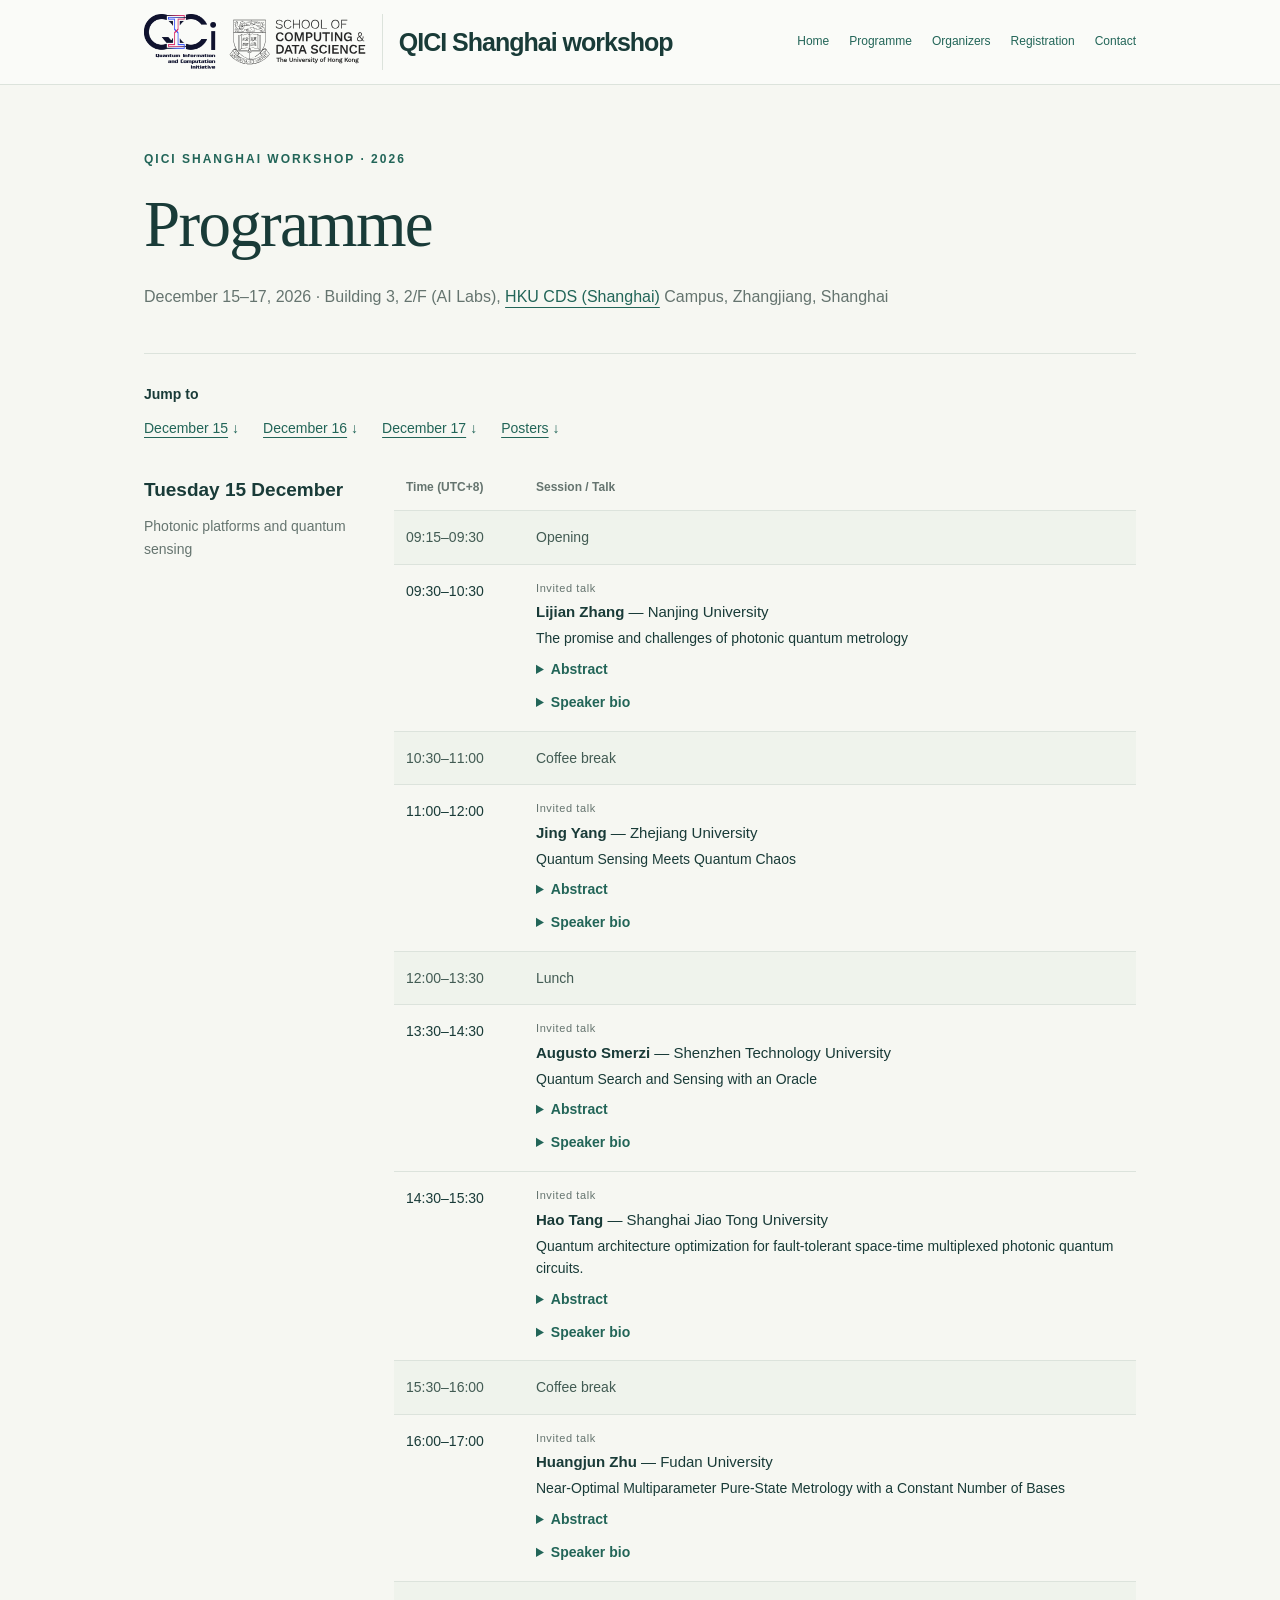
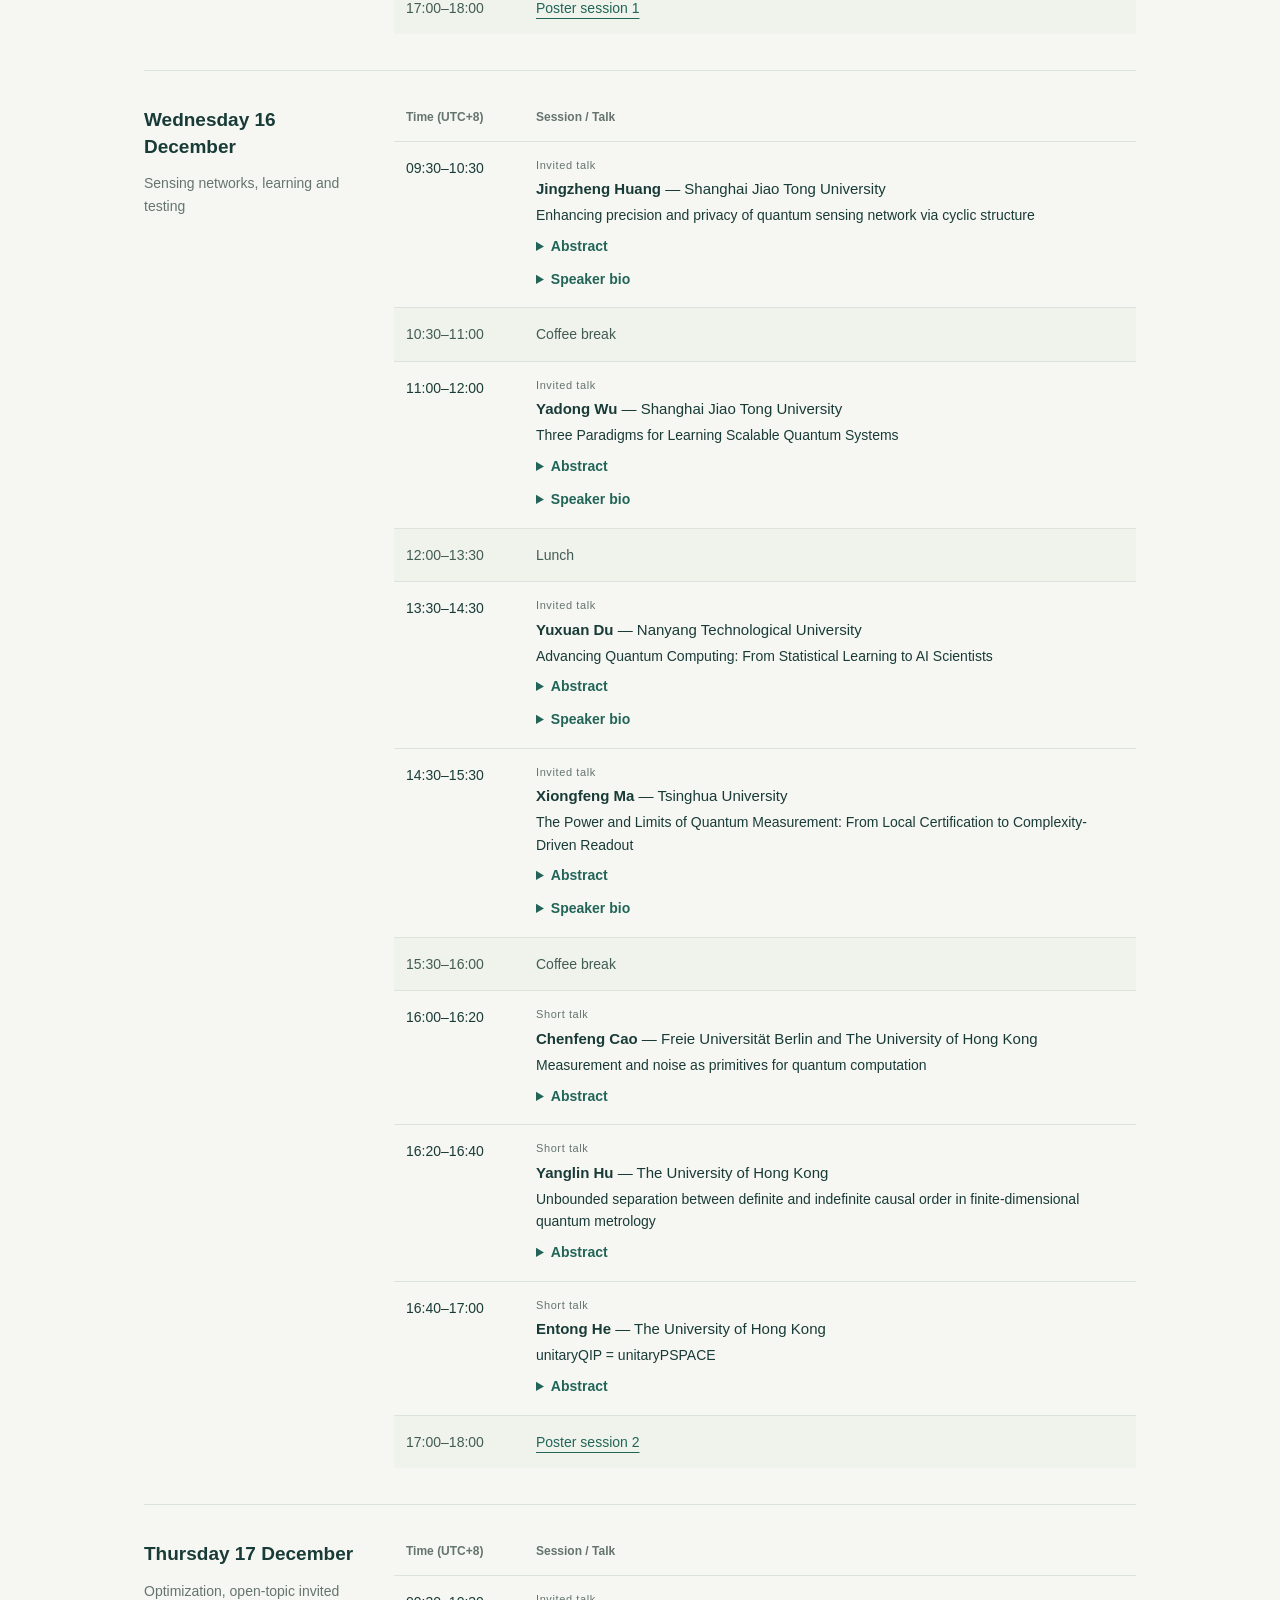
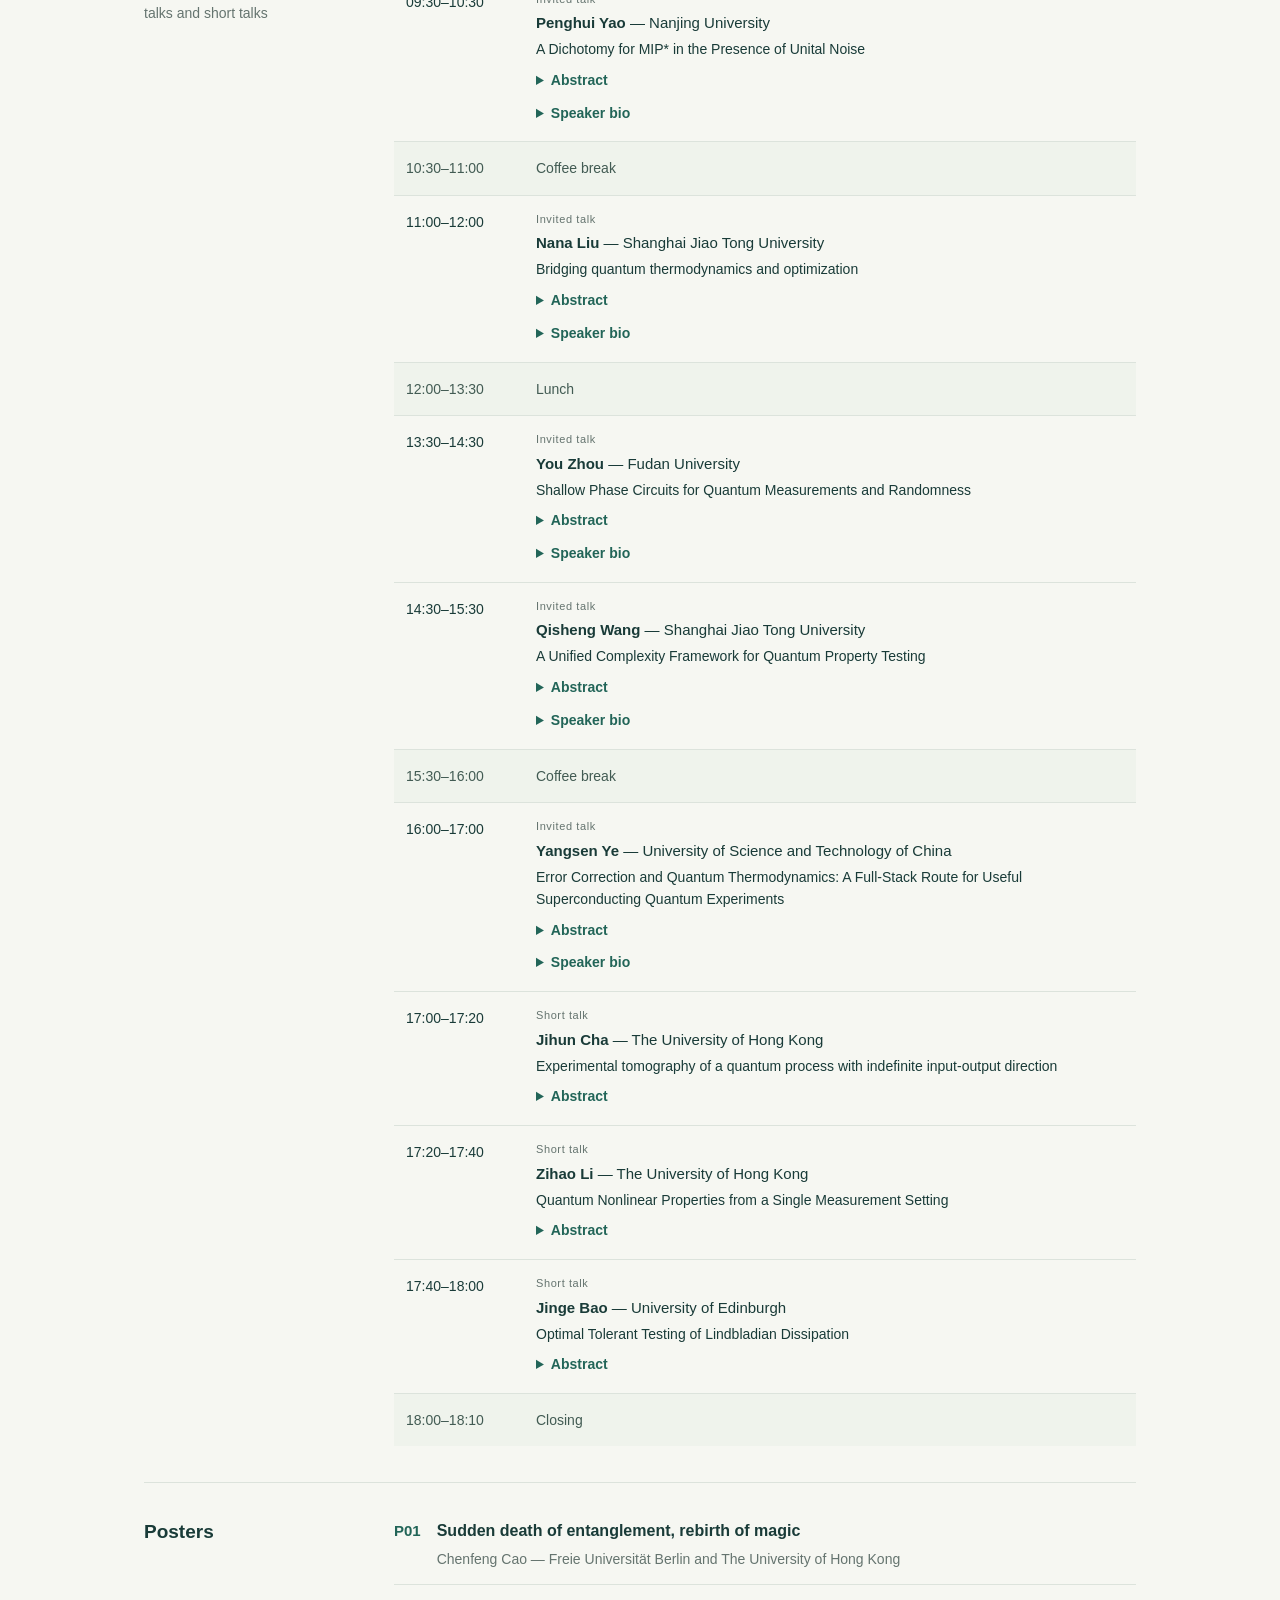
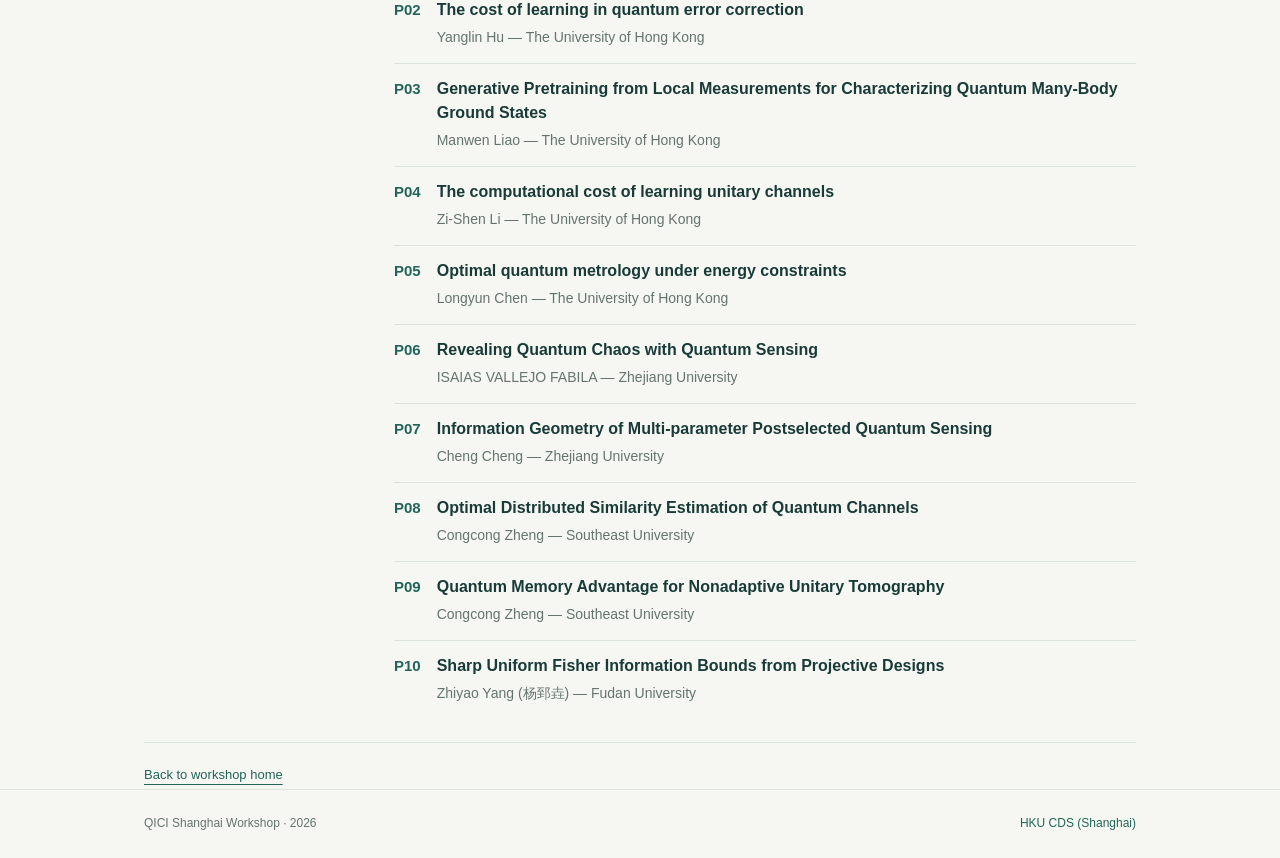
==== commit 731bbed7: "Remove Jinge Bao's poster and renumber Zhiyao Yang to P10" ====
--- a/programme.html
+++ b/programme.html
@@ -332,13 +332,6 @@
     <li id="poster-p10">
       <span class="poster-number">P10</span>
       <div>
-        <strong>Optimal Tolerant Testing of Lindbladian Dissipation</strong>
-        <span class="poster-presenter">Jinge Bao — University of Edinburgh</span>
-      </div>
-    </li>
-    <li id="poster-p11">
-      <span class="poster-number">P11</span>
-      <div>
         <strong>Sharp Uniform Fisher Information Bounds from Projective Designs</strong>
         <span class="poster-presenter">Zhiyao Yang (杨郅垚) — Fudan University</span>
       </div>
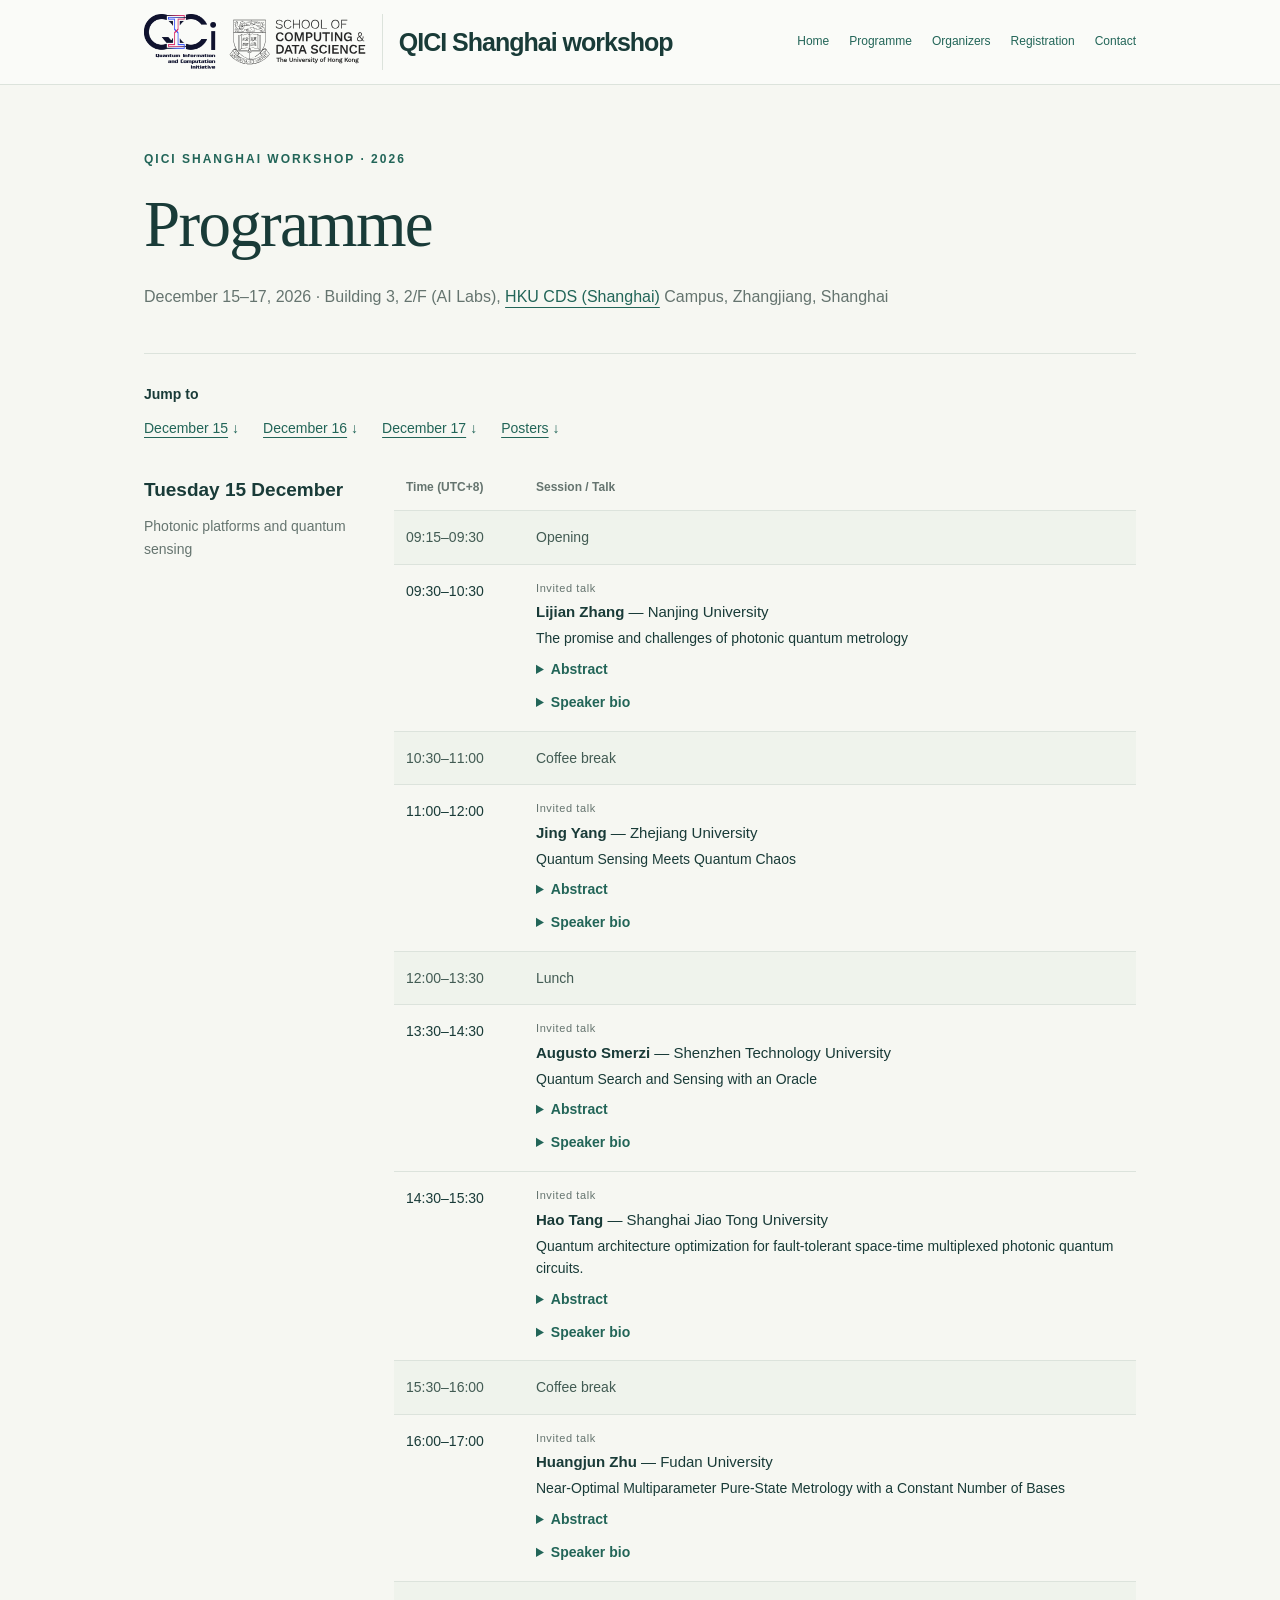
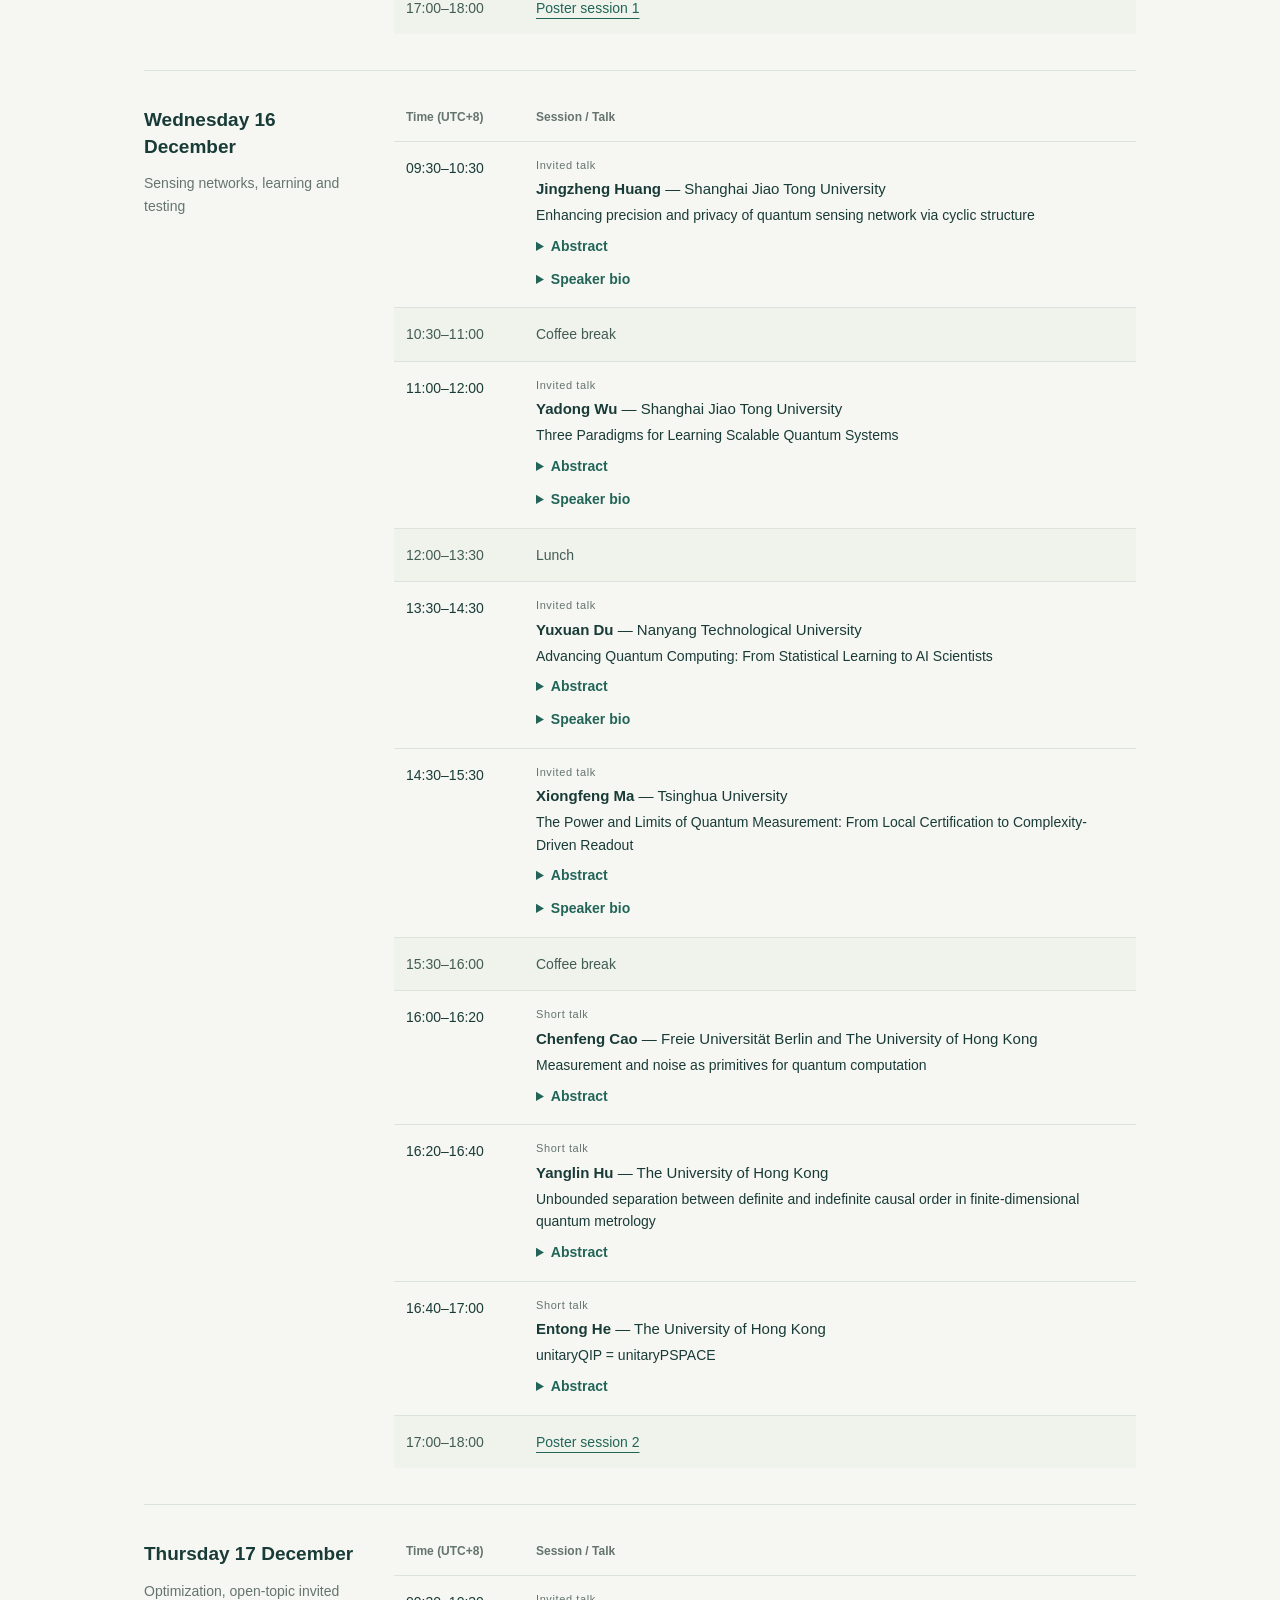
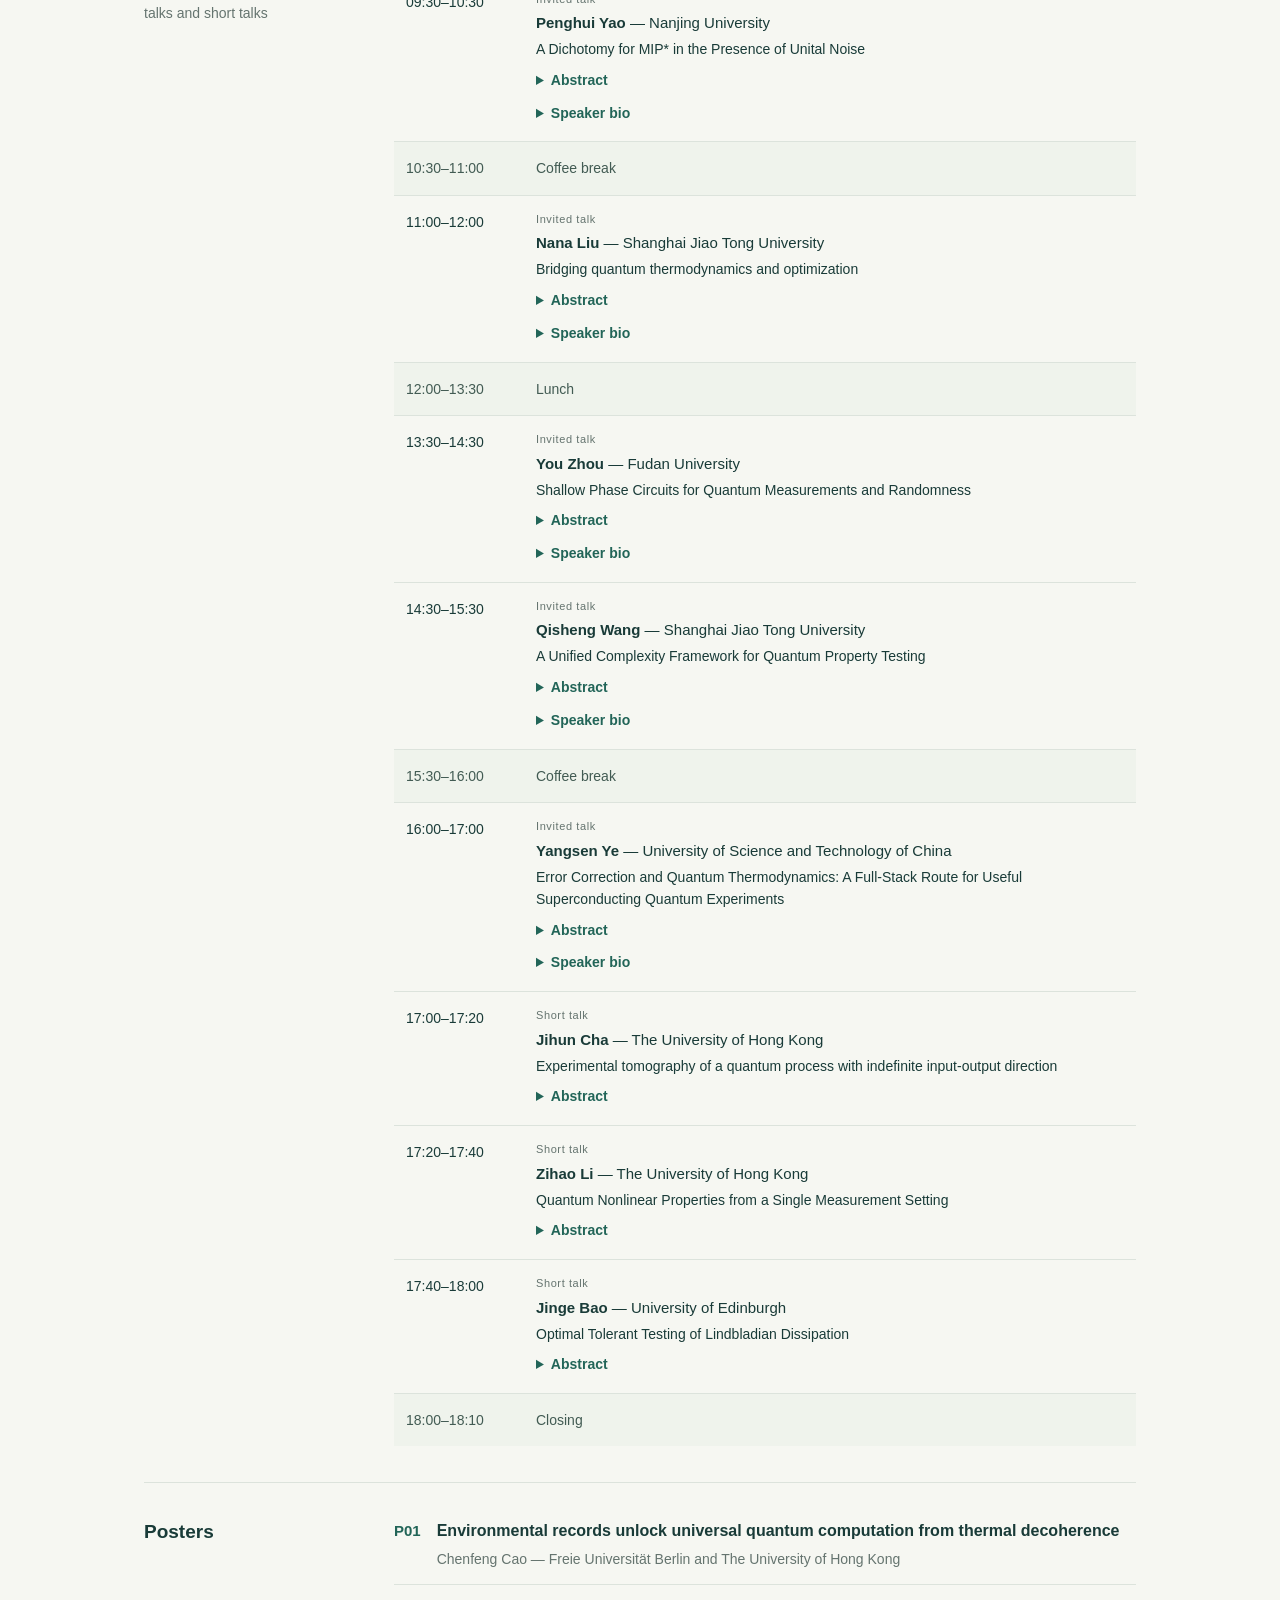
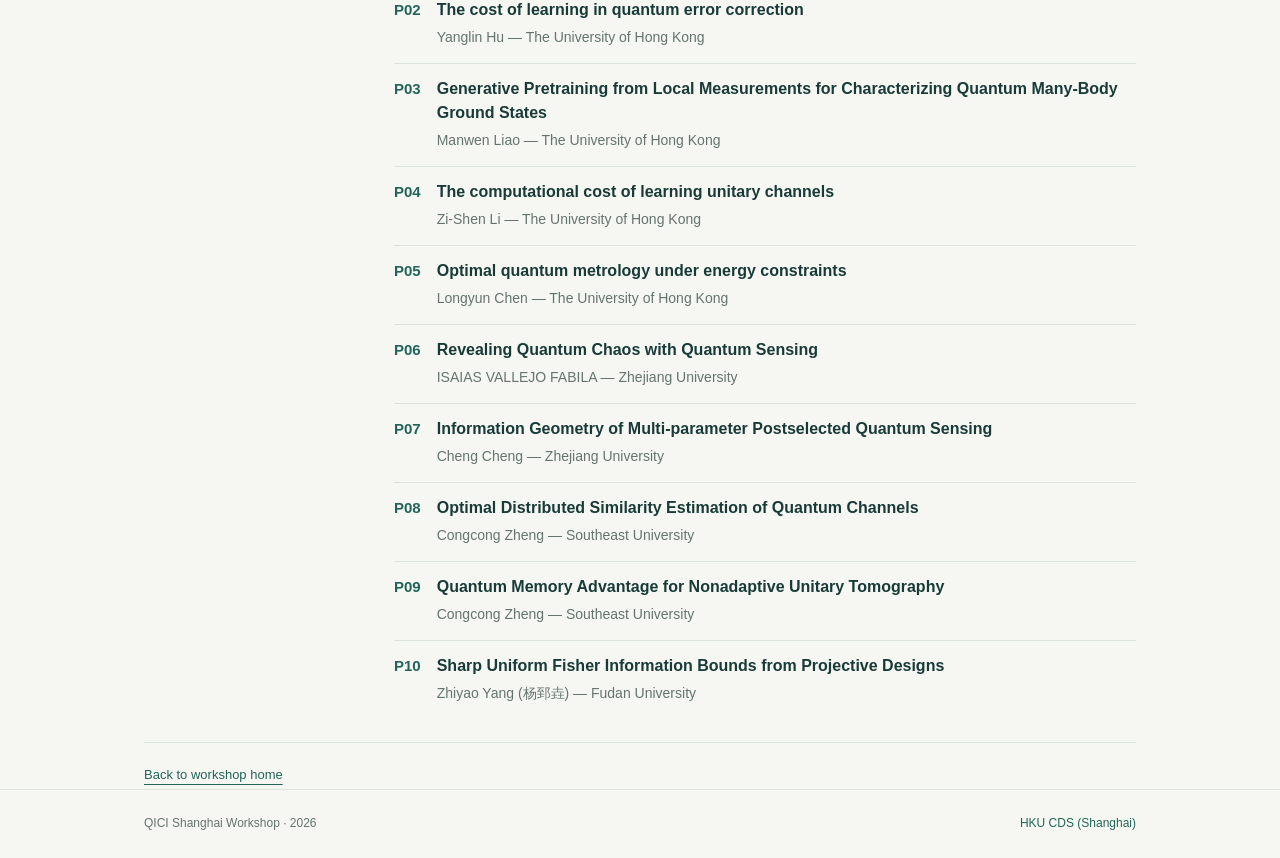
==== commit e589131f: "Update Chenfeng Cao's workshop poster title" ====
--- a/programme.html
+++ b/programme.html
@@ -269,7 +269,7 @@
     <li id="poster-p01">
       <span class="poster-number">P01</span>
       <div>
-        <strong>Sudden death of entanglement, rebirth of magic</strong>
+        <strong>Environmental records unlock universal quantum computation from thermal decoherence</strong>
         <span class="poster-presenter">Chenfeng Cao — Freie Universität Berlin and The University of Hong Kong</span>
       </div>
     </li>
